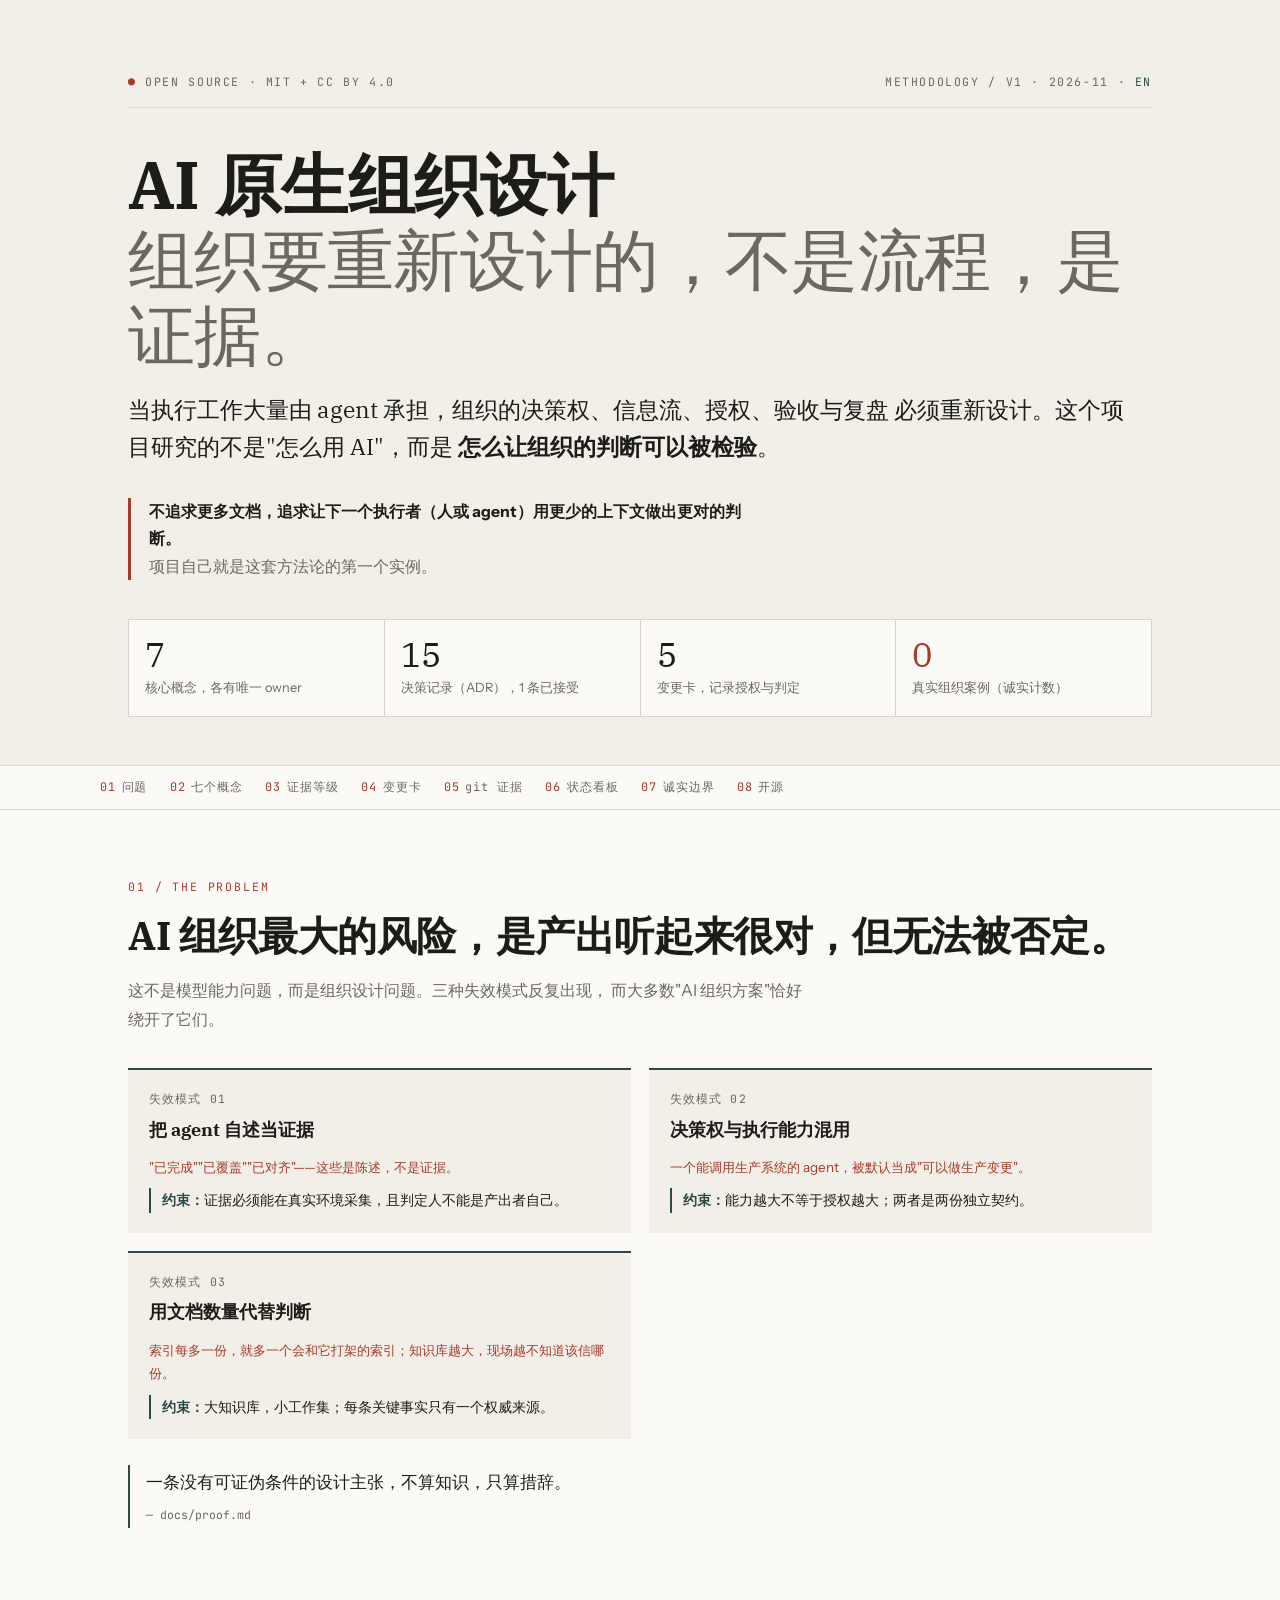
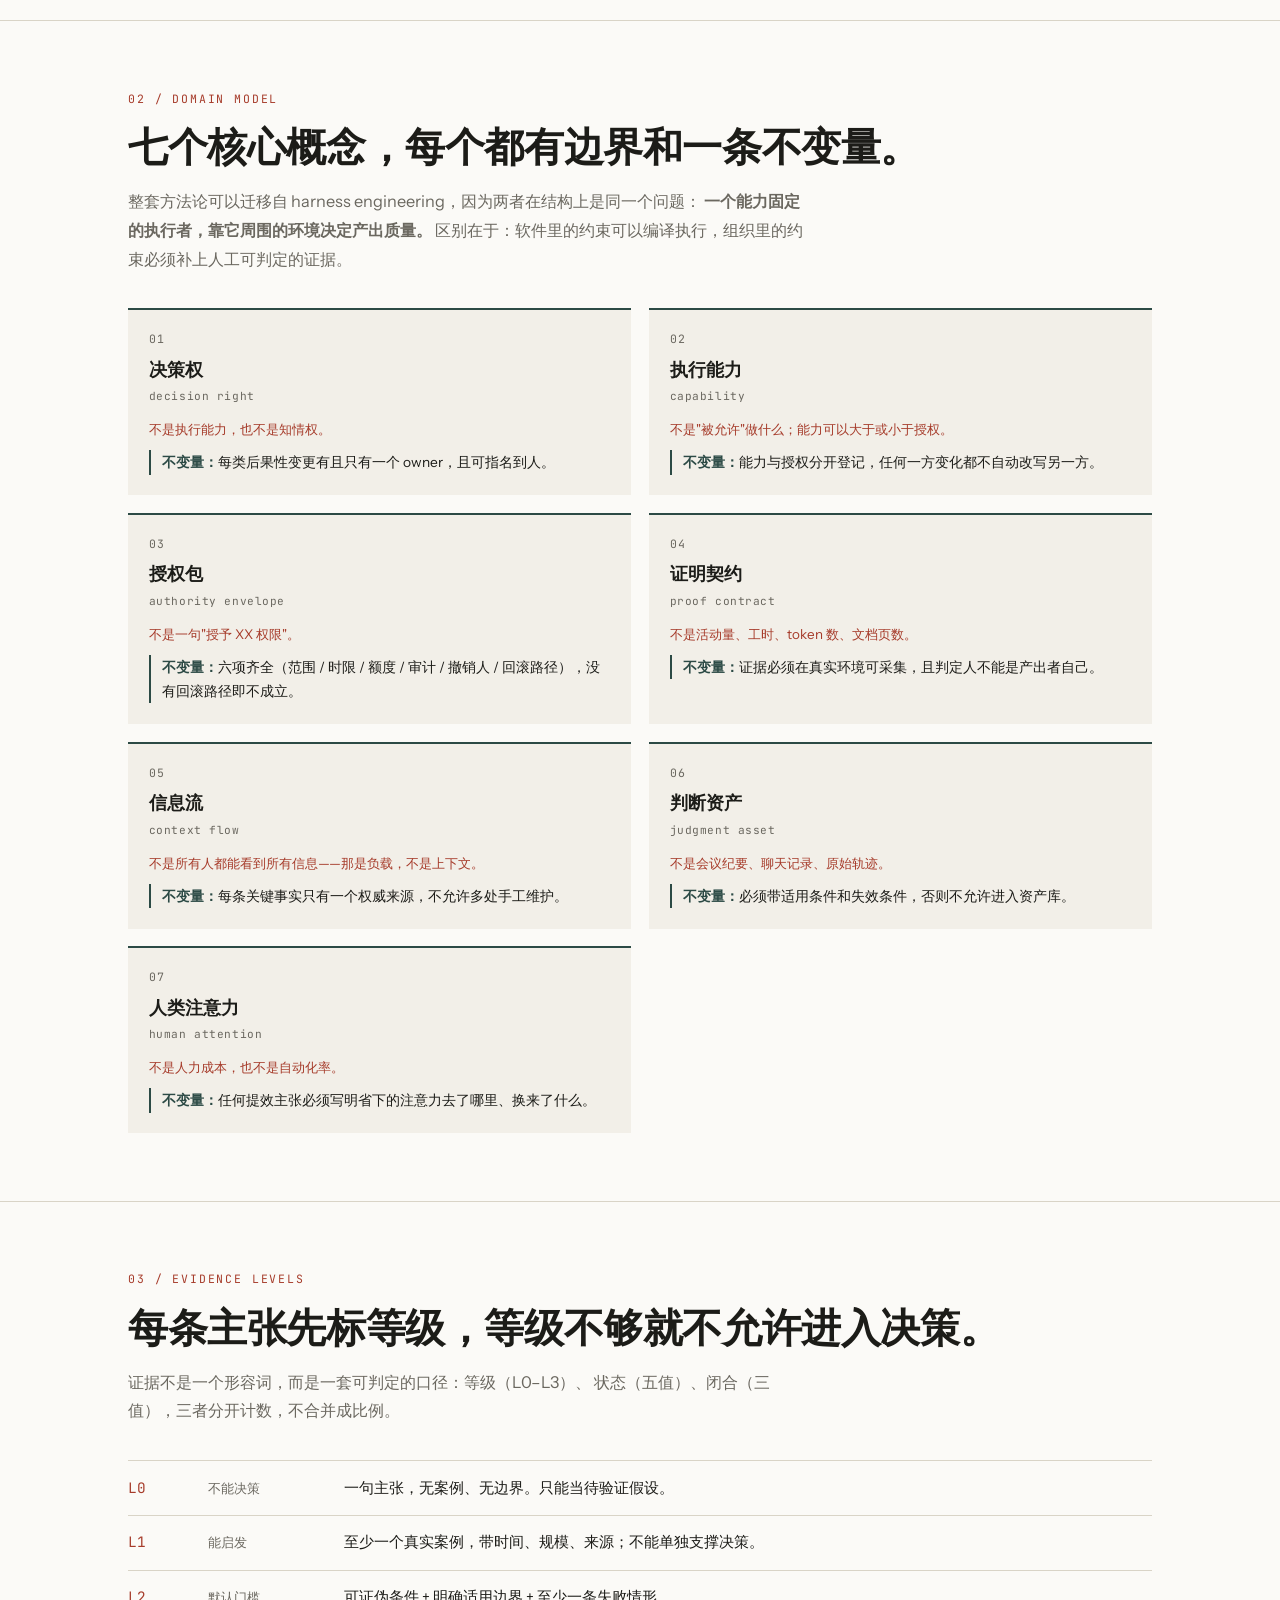
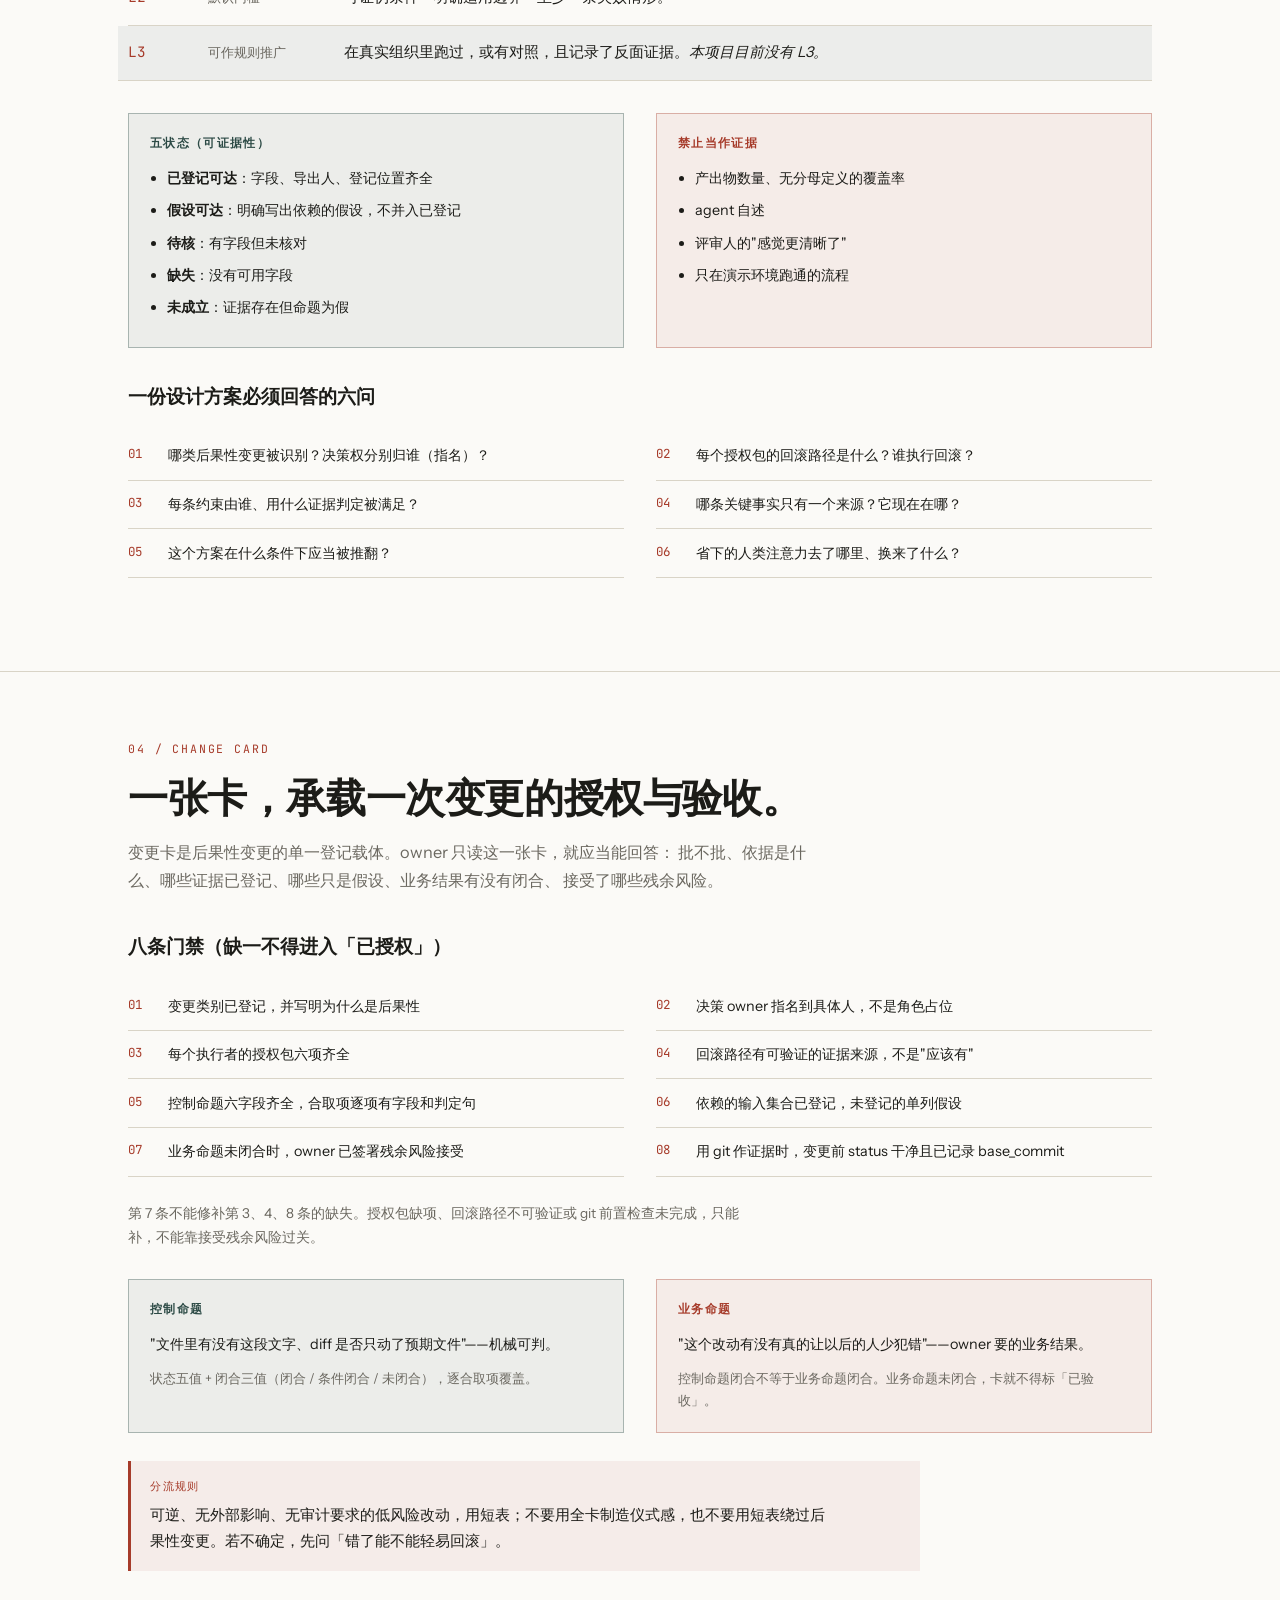
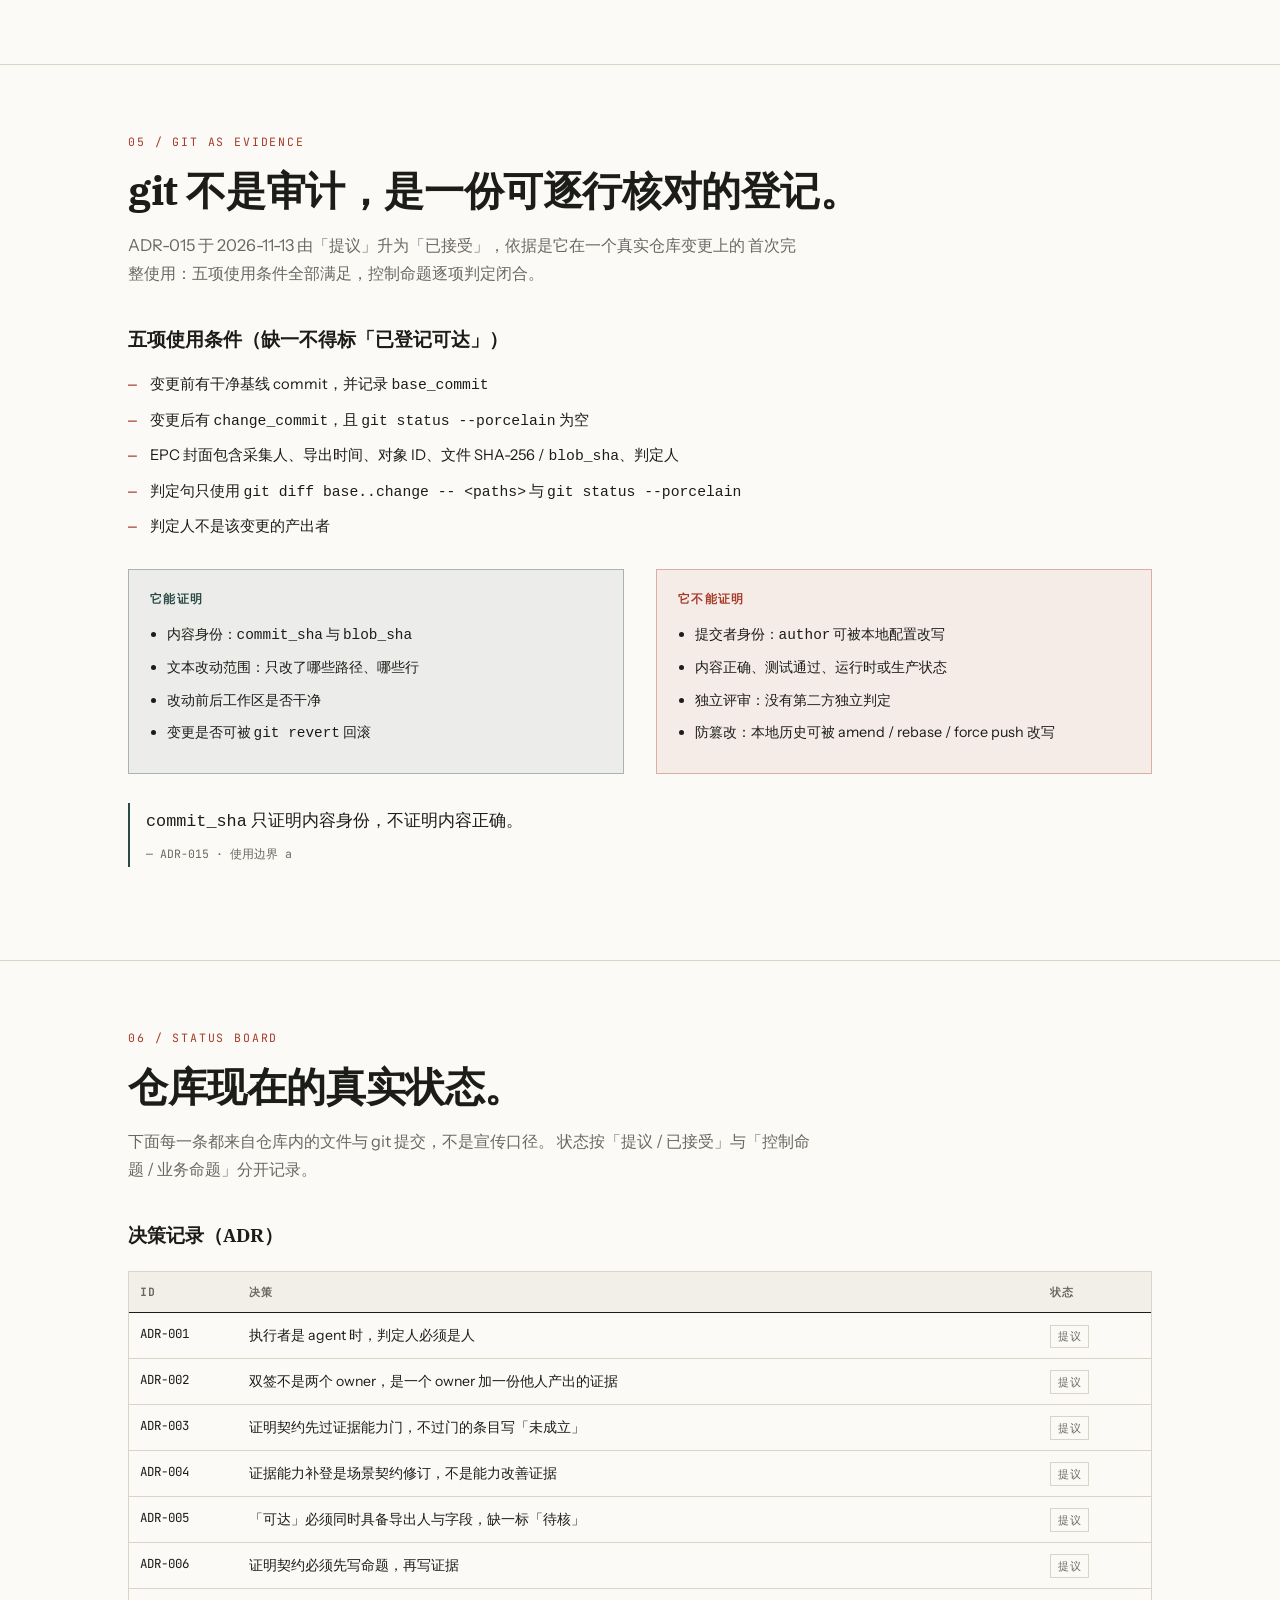
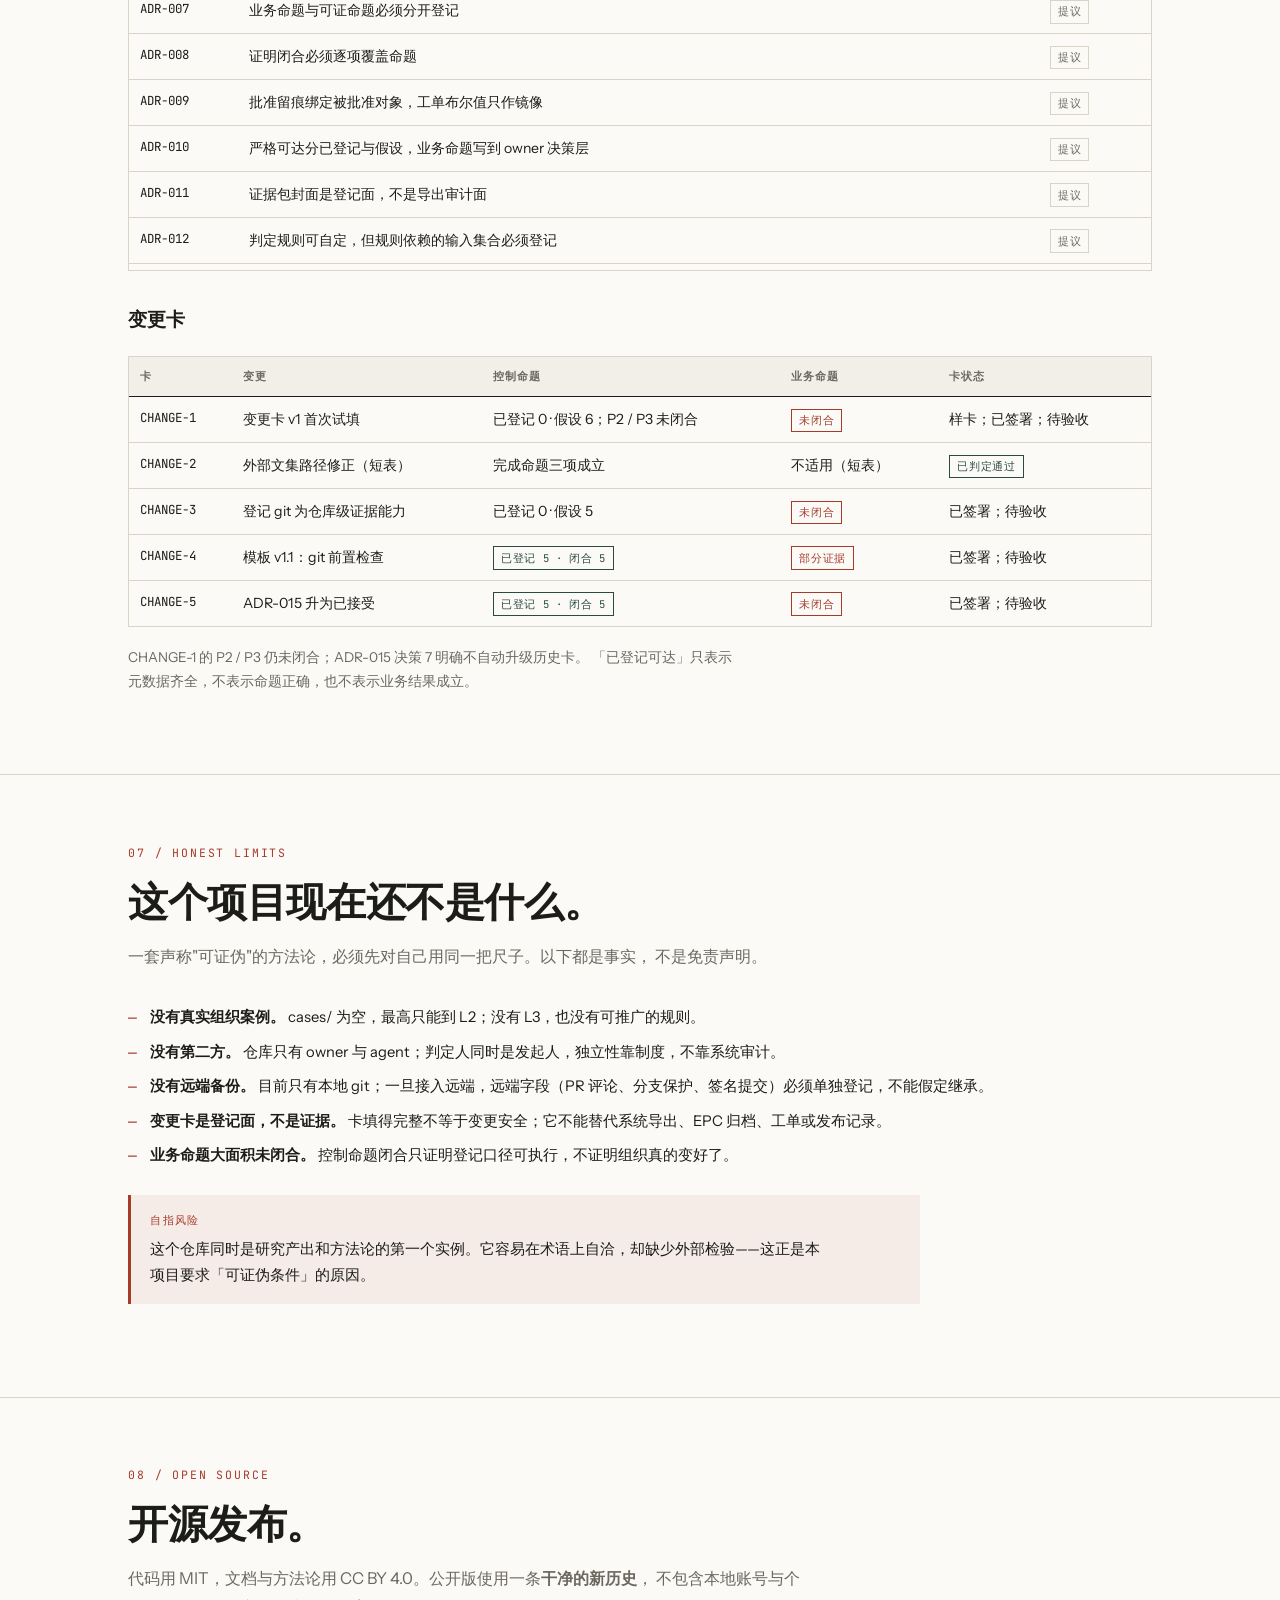
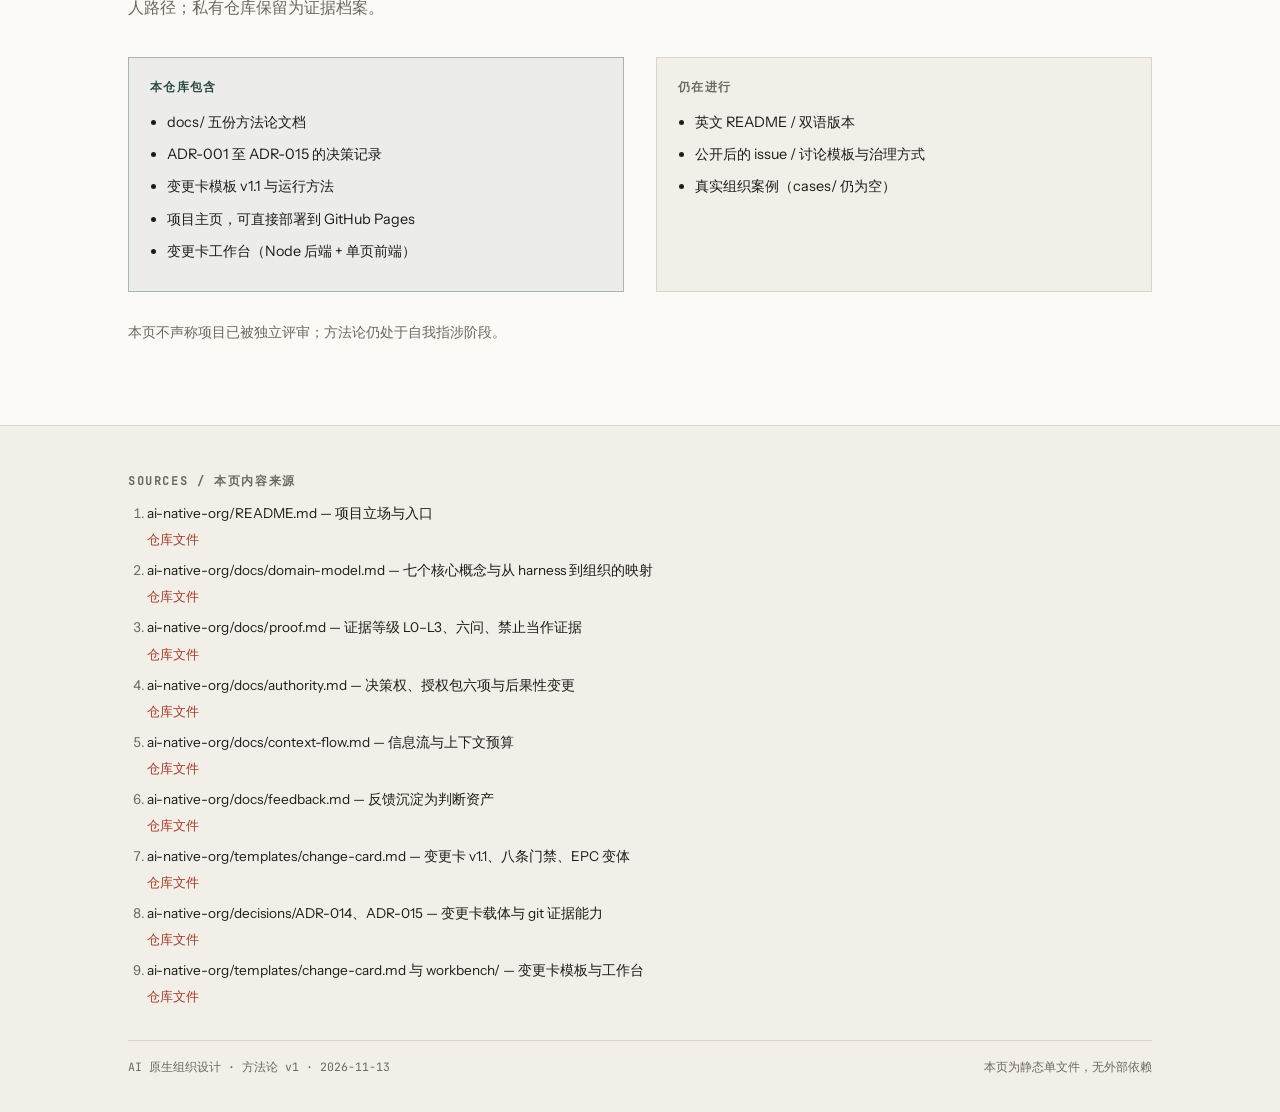
==== site/zh.html @ 176c8977 "Add bilingual entry points: English site and README, Chinese mirror" ====
﻿<!-- Generated by Trae Work -->
<!DOCTYPE html>
<html lang="zh-CN">
<head>
<meta charset="UTF-8">
<meta name="viewport" content="width=device-width, initial-scale=1.0">
<title>AI 原生组织设计 — 用证明契约重新设计组织</title>
<link rel="stylesheet" href="./style.css">
</head>
<body>

<header class="hero">
  <div class="wrap">
    <div class="hero-top">
      <span><span class="dot">●</span> OPEN SOURCE · MIT + CC BY 4.0</span>
      <span>METHODOLOGY / v1 · 2026-11 · <a href="./index.html">EN</a></span>
    </div>
    <h1>AI 原生组织设计<br><span class="thin">组织要重新设计的，不是流程，是证据。</span></h1>
    <p class="hero-lede">
      当执行工作大量由 agent 承担，组织的决策权、信息流、授权、验收与复盘
      必须重新设计。这个项目研究的不是"怎么用 AI"，而是
      <strong>怎么让组织的判断可以被检验</strong>。
    </p>
    <div class="hero-quote">
      <strong>不追求更多文档，追求让下一个执行者（人或 agent）用更少的上下文做出更对的判断。</strong><br>
      项目自己就是这套方法论的第一个实例。
    </div>
    <div class="stat-grid">
      <div class="stat"><span class="n">7</span><span class="lbl">核心概念，各有唯一 owner</span></div>
      <div class="stat"><span class="n">15</span><span class="lbl">决策记录（ADR），1 条已接受</span></div>
      <div class="stat"><span class="n">5</span><span class="lbl">变更卡，记录授权与判定</span></div>
      <div class="stat"><span class="n accent">0</span><span class="lbl">真实组织案例（诚实计数）</span></div>
    </div>
  </div>
</header>

<nav class="toc">
  <div class="wrap toc-inner">
    <a href="#problem"><span>01</span>问题</a>
    <a href="#concepts"><span>02</span>七个概念</a>
    <a href="#proof"><span>03</span>证据等级</a>
    <a href="#card"><span>04</span>变更卡</a>
    <a href="#git"><span>05</span>git 证据</a>
    <a href="#status"><span>06</span>状态看板</a>
    <a href="#limits"><span>07</span>诚实边界</a>
    <a href="#opensource"><span>08</span>开源</a>
  </div>
</nav>

<main>

<section id="problem">
  <div class="wrap">
    <div class="kicker">01 / The Problem</div>
    <h2>AI 组织最大的风险，是产出听起来很对，但无法被否定。</h2>
    <p class="lede">
      这不是模型能力问题，而是组织设计问题。三种失效模式反复出现，
      而大多数"AI 组织方案"恰好绕开了它们。
    </p>

    <div class="concept-grid">
      <div class="concept">
        <div class="num">失效模式 01</div>
        <h4>把 agent 自述当证据</h4>
        <p class="not">"已完成""已覆盖""已对齐"——这些是陈述，不是证据。</p>
        <div class="inv"><b>约束：</b>证据必须能在真实环境采集，且判定人不能是产出者自己。</div>
      </div>
      <div class="concept">
        <div class="num">失效模式 02</div>
        <h4>决策权与执行能力混用</h4>
        <p class="not">一个能调用生产系统的 agent，被默认当成"可以做生产变更"。</p>
        <div class="inv"><b>约束：</b>能力越大不等于授权越大；两者是两份独立契约。</div>
      </div>
      <div class="concept">
        <div class="num">失效模式 03</div>
        <h4>用文档数量代替判断</h4>
        <p class="not">索引每多一份，就多一个会和它打架的索引；知识库越大，现场越不知道该信哪份。</p>
        <div class="inv"><b>约束：</b>大知识库，小工作集；每条关键事实只有一个权威来源。</div>
      </div>
    </div>

    <div class="quote">
      一条没有可证伪条件的设计主张，不算知识，只算措辞。
      <span class="src">— docs/proof.md</span>
    </div>
  </div>
</section>

<section id="concepts">
  <div class="wrap">
    <div class="kicker">02 / Domain Model</div>
    <h2>七个核心概念，每个都有边界和一条不变量。</h2>
    <p class="lede">
      整套方法论可以迁移自 harness engineering，因为两者在结构上是同一个问题：
      <strong>一个能力固定的执行者，靠它周围的环境决定产出质量。</strong>
      区别在于：软件里的约束可以编译执行，组织里的约束必须补上人工可判定的证据。
    </p>

    <div class="concept-grid">
      <div class="concept">
        <div class="num">01</div>
        <h4>决策权</h4>
        <div class="en">decision right</div>
        <p class="not">不是执行能力，也不是知情权。</p>
        <div class="inv"><b>不变量：</b>每类后果性变更有且只有一个 owner，且可指名到人。</div>
      </div>
      <div class="concept">
        <div class="num">02</div>
        <h4>执行能力</h4>
        <div class="en">capability</div>
        <p class="not">不是"被允许"做什么；能力可以大于或小于授权。</p>
        <div class="inv"><b>不变量：</b>能力与授权分开登记，任何一方变化都不自动改写另一方。</div>
      </div>
      <div class="concept">
        <div class="num">03</div>
        <h4>授权包</h4>
        <div class="en">authority envelope</div>
        <p class="not">不是一句"授予 XX 权限"。</p>
        <div class="inv"><b>不变量：</b>六项齐全（范围 / 时限 / 额度 / 审计 / 撤销人 / 回滚路径），没有回滚路径即不成立。</div>
      </div>
      <div class="concept">
        <div class="num">04</div>
        <h4>证明契约</h4>
        <div class="en">proof contract</div>
        <p class="not">不是活动量、工时、token 数、文档页数。</p>
        <div class="inv"><b>不变量：</b>证据必须在真实环境可采集，且判定人不能是产出者自己。</div>
      </div>
      <div class="concept">
        <div class="num">05</div>
        <h4>信息流</h4>
        <div class="en">context flow</div>
        <p class="not">不是所有人都能看到所有信息——那是负载，不是上下文。</p>
        <div class="inv"><b>不变量：</b>每条关键事实只有一个权威来源，不允许多处手工维护。</div>
      </div>
      <div class="concept">
        <div class="num">06</div>
        <h4>判断资产</h4>
        <div class="en">judgment asset</div>
        <p class="not">不是会议纪要、聊天记录、原始轨迹。</p>
        <div class="inv"><b>不变量：</b>必须带适用条件和失效条件，否则不允许进入资产库。</div>
      </div>
      <div class="concept">
        <div class="num">07</div>
        <h4>人类注意力</h4>
        <div class="en">human attention</div>
        <p class="not">不是人力成本，也不是自动化率。</p>
        <div class="inv"><b>不变量：</b>任何提效主张必须写明省下的注意力去了哪里、换来了什么。</div>
      </div>
    </div>
  </div>
</section>

<section id="proof">
  <div class="wrap">
    <div class="kicker">03 / Evidence Levels</div>
    <h2>每条主张先标等级，等级不够就不允许进入决策。</h2>
    <p class="lede">
      证据不是一个形容词，而是一套可判定的口径：等级（L0–L3）、
      状态（五值）、闭合（三值），三者分开计数，不合并成比例。
    </p>

    <div class="ladder">
      <div class="rung">
        <span class="lv">L0</span>
        <span class="use">不能决策</span>
        <span class="req">一句主张，无案例、无边界。只能当待验证假设。</span>
      </div>
      <div class="rung">
        <span class="lv">L1</span>
        <span class="use">能启发</span>
        <span class="req">至少一个真实案例，带时间、规模、来源；不能单独支撑决策。</span>
      </div>
      <div class="rung">
        <span class="lv">L2</span>
        <span class="use">默认门槛</span>
        <span class="req">可证伪条件 + 明确适用边界 + 至少一条失败情形。</span>
      </div>
      <div class="rung l3">
        <span class="lv">L3</span>
        <span class="use">可作规则推广</span>
        <span class="req">在真实组织里跑过，或有对照，且记录了反面证据。<em>本项目目前没有 L3。</em></span>
      </div>
    </div>

    <div class="two-col">
      <div class="panel allow">
        <h4>五状态（可证据性）</h4>
        <ul>
          <li><strong>已登记可达</strong>：字段、导出人、登记位置齐全</li>
          <li><strong>假设可达</strong>：明确写出依赖的假设，不并入已登记</li>
          <li><strong>待核</strong>：有字段但未核对</li>
          <li><strong>缺失</strong>：没有可用字段</li>
          <li><strong>未成立</strong>：证据存在但命题为假</li>
        </ul>
      </div>
      <div class="panel deny">
        <h4>禁止当作证据</h4>
        <ul>
          <li>产出物数量、无分母定义的覆盖率</li>
          <li>agent 自述</li>
          <li>评审人的"感觉更清晰了"</li>
          <li>只在演示环境跑通的流程</li>
        </ul>
      </div>
    </div>

    <h3>一份设计方案必须回答的六问</h3>
    <div class="gates">
      <div class="gate"><span class="g">01</span><span>哪类后果性变更被识别？决策权分别归谁（指名）？</span></div>
      <div class="gate"><span class="g">02</span><span>每个授权包的回滚路径是什么？谁执行回滚？</span></div>
      <div class="gate"><span class="g">03</span><span>每条约束由谁、用什么证据判定被满足？</span></div>
      <div class="gate"><span class="g">04</span><span>哪条关键事实只有一个来源？它现在在哪？</span></div>
      <div class="gate"><span class="g">05</span><span>这个方案在什么条件下应当被推翻？</span></div>
      <div class="gate"><span class="g">06</span><span>省下的人类注意力去了哪里、换来了什么？</span></div>
    </div>
  </div>
</section>

<section id="card">
  <div class="wrap">
    <div class="kicker">04 / Change Card</div>
    <h2>一张卡，承载一次变更的授权与验收。</h2>
    <p class="lede">
      变更卡是后果性变更的单一登记载体。owner 只读这一张卡，就应当能回答：
      批不批、依据是什么、哪些证据已登记、哪些只是假设、业务结果有没有闭合、
      接受了哪些残余风险。
    </p>

    <h3>八条门禁（缺一不得进入「已授权」）</h3>
    <div class="gates">
      <div class="gate"><span class="g">01</span><span>变更类别已登记，并写明为什么是后果性</span></div>
      <div class="gate"><span class="g">02</span><span>决策 owner 指名到具体人，不是角色占位</span></div>
      <div class="gate"><span class="g">03</span><span>每个执行者的授权包六项齐全</span></div>
      <div class="gate"><span class="g">04</span><span>回滚路径有可验证的证据来源，不是"应该有"</span></div>
      <div class="gate"><span class="g">05</span><span>控制命题六字段齐全，合取项逐项有字段和判定句</span></div>
      <div class="gate"><span class="g">06</span><span>依赖的输入集合已登记，未登记的单列假设</span></div>
      <div class="gate"><span class="g">07</span><span>业务命题未闭合时，owner 已签署残余风险接受</span></div>
      <div class="gate"><span class="g">08</span><span>用 git 作证据时，变更前 status 干净且已记录 base_commit</span></div>
    </div>
    <p class="small">第 7 条不能修补第 3、4、8 条的缺失。授权包缺项、回滚路径不可验证或 git 前置检查未完成，只能补，不能靠接受残余风险过关。</p>

    <div class="two-col">
      <div class="panel allow">
        <h4>控制命题</h4>
        <p style="margin:0 0 .6rem;font-size:.9rem;">"文件里有没有这段文字、diff 是否只动了预期文件"——机械可判。</p>
        <p style="margin:0;font-size:.82rem;color:var(--muted);">状态五值 + 闭合三值（闭合 / 条件闭合 / 未闭合），逐合取项覆盖。</p>
      </div>
      <div class="panel deny">
        <h4>业务命题</h4>
        <p style="margin:0 0 .6rem;font-size:.9rem;">"这个改动有没有真的让以后的人少犯错"——owner 要的业务结果。</p>
        <p style="margin:0;font-size:.82rem;color:var(--muted);">控制命题闭合不等于业务命题闭合。业务命题未闭合，卡就不得标「已验收」。</p>
      </div>
    </div>

    <div class="callout">
      <span class="t">分流规则</span>
      <p>可逆、无外部影响、无审计要求的低风险改动，用短表；不要用全卡制造仪式感，也不要用短表绕过后果性变更。若不确定，先问「错了能不能轻易回滚」。</p>
    </div>
  </div>
</section>

<section id="git">
  <div class="wrap">
    <div class="kicker">05 / Git as Evidence</div>
    <h2>git 不是审计，是一份可逐行核对的登记。</h2>
    <p class="lede">
      ADR-015 于 2026-11-13 由「提议」升为「已接受」，依据是它在一个真实仓库变更上的
      首次完整使用：五项使用条件全部满足，控制命题逐项判定闭合。
    </p>

    <h3>五项使用条件（缺一不得标「已登记可达」）</h3>
    <ul class="checks">
      <li>变更前有干净基线 commit，并记录 <code>base_commit</code></li>
      <li>变更后有 <code>change_commit</code>，且 <code>git status --porcelain</code> 为空</li>
      <li>EPC 封面包含采集人、导出时间、对象 ID、文件 SHA-256 / <code>blob_sha</code>、判定人</li>
      <li>判定句只使用 <code>git diff base..change -- &lt;paths&gt;</code> 与 <code>git status --porcelain</code></li>
      <li>判定人不是该变更的产出者</li>
    </ul>

    <div class="two-col">
      <div class="panel allow">
        <h4>它能证明</h4>
        <ul>
          <li>内容身份：<code>commit_sha</code> 与 <code>blob_sha</code></li>
          <li>文本改动范围：只改了哪些路径、哪些行</li>
          <li>改动前后工作区是否干净</li>
          <li>变更是否可被 <code>git revert</code> 回滚</li>
        </ul>
      </div>
      <div class="panel deny">
        <h4>它不能证明</h4>
        <ul>
          <li>提交者身份：<code>author</code> 可被本地配置改写</li>
          <li>内容正确、测试通过、运行时或生产状态</li>
          <li>独立评审：没有第二方独立判定</li>
          <li>防篡改：本地历史可被 amend / rebase / force push 改写</li>
        </ul>
      </div>
    </div>

    <div class="quote">
      <code>commit_sha</code> 只证明内容身份，不证明内容正确。
      <span class="src">— ADR-015 · 使用边界 a</span>
    </div>
  </div>
</section>

<section id="status">
  <div class="wrap">
    <div class="kicker">06 / Status Board</div>
    <h2>仓库现在的真实状态。</h2>
    <p class="lede">
      下面每一条都来自仓库内的文件与 git 提交，不是宣传口径。
      状态按「提议 / 已接受」与「控制命题 / 业务命题」分开记录。
    </p>

    <h3>决策记录（ADR）</h3>
    <div class="table-wrap">
      <table>
        <thead>
          <tr><th>ID</th><th>决策</th><th>状态</th></tr>
        </thead>
        <tbody>
          <tr><td class="id">ADR-001</td><td>执行者是 agent 时，判定人必须是人</td><td><span class="pill">提议</span></td></tr>
          <tr><td class="id">ADR-002</td><td>双签不是两个 owner，是一个 owner 加一份他人产出的证据</td><td><span class="pill">提议</span></td></tr>
          <tr><td class="id">ADR-003</td><td>证明契约先过证据能力门，不过门的条目写「未成立」</td><td><span class="pill">提议</span></td></tr>
          <tr><td class="id">ADR-004</td><td>证据能力补登是场景契约修订，不是能力改善证据</td><td><span class="pill">提议</span></td></tr>
          <tr><td class="id">ADR-005</td><td>「可达」必须同时具备导出人与字段，缺一标「待核」</td><td><span class="pill">提议</span></td></tr>
          <tr><td class="id">ADR-006</td><td>证明契约必须先写命题，再写证据</td><td><span class="pill">提议</span></td></tr>
          <tr><td class="id">ADR-007</td><td>业务命题与可证命题必须分开登记</td><td><span class="pill">提议</span></td></tr>
          <tr><td class="id">ADR-008</td><td>证明闭合必须逐项覆盖命题</td><td><span class="pill">提议</span></td></tr>
          <tr><td class="id">ADR-009</td><td>批准留痕绑定被批准对象，工单布尔值只作镜像</td><td><span class="pill">提议</span></td></tr>
          <tr><td class="id">ADR-010</td><td>严格可达分已登记与假设，业务命题写到 owner 决策层</td><td><span class="pill">提议</span></td></tr>
          <tr><td class="id">ADR-011</td><td>证据包封面是登记面，不是导出审计面</td><td><span class="pill">提议</span></td></tr>
          <tr><td class="id">ADR-012</td><td>判定规则可自定，但规则依赖的输入集合必须登记</td><td><span class="pill">提议</span></td></tr>
          <tr><td class="id">ADR-013</td><td>结构化 PR 评论约定（release-go / copy-ok / postmortem / migration-review）</td><td><span class="pill">提议</span></td></tr>
          <tr><td class="id">ADR-014</td><td>变更卡是后果性变更的单一登记载体</td><td><span class="pill">提议</span></td></tr>
          <tr><td class="id">ADR-015</td><td>git 作为本仓库的登记级证据能力</td><td><span class="pill ok">已接受</span></td></tr>
        </tbody>
      </table>
    </div>

    <h3>变更卡</h3>
    <div class="table-wrap">
      <table>
        <thead>
          <tr><th>卡</th><th>变更</th><th>控制命题</th><th>业务命题</th><th>卡状态</th></tr>
        </thead>
        <tbody>
          <tr>
            <td class="id">CHANGE-1</td>
            <td>变更卡 v1 首次试填</td>
            <td>已登记 0 · 假设 6；P2 / P3 未闭合</td>
            <td><span class="pill open">未闭合</span></td>
            <td>样卡；已签署；待验收</td>
          </tr>
          <tr>
            <td class="id">CHANGE-2</td>
            <td>外部文集路径修正（短表）</td>
            <td>完成命题三项成立</td>
            <td>不适用（短表）</td>
            <td><span class="pill ok">已判定通过</span></td>
          </tr>
          <tr>
            <td class="id">CHANGE-3</td>
            <td>登记 git 为仓库级证据能力</td>
            <td>已登记 0 · 假设 5</td>
            <td><span class="pill open">未闭合</span></td>
            <td>已签署；待验收</td>
          </tr>
          <tr>
            <td class="id">CHANGE-4</td>
            <td>模板 v1.1：git 前置检查</td>
            <td><span class="pill ok">已登记 5 · 闭合 5</span></td>
            <td><span class="pill open">部分证据</span></td>
            <td>已签署；待验收</td>
          </tr>
          <tr>
            <td class="id">CHANGE-5</td>
            <td>ADR-015 升为已接受</td>
            <td><span class="pill ok">已登记 5 · 闭合 5</span></td>
            <td><span class="pill open">未闭合</span></td>
            <td>已签署；待验收</td>
          </tr>
        </tbody>
      </table>
    </div>
    <p class="small">
      CHANGE-1 的 P2 / P3 仍未闭合；ADR-015 决策 7 明确不自动升级历史卡。
      「已登记可达」只表示元数据齐全，不表示命题正确，也不表示业务结果成立。
    </p>
  </div>
</section>

<section id="limits">
  <div class="wrap">
    <div class="kicker">07 / Honest Limits</div>
    <h2>这个项目现在还不是什么。</h2>
    <p class="lede">
      一套声称"可证伪"的方法论，必须先对自己用同一把尺子。以下都是事实，
      不是免责声明。
    </p>

    <ul class="checks">
      <li><strong>没有真实组织案例。</strong> cases/ 为空，最高只能到 L2；没有 L3，也没有可推广的规则。</li>
      <li><strong>没有第二方。</strong> 仓库只有 owner 与 agent；判定人同时是发起人，独立性靠制度，不靠系统审计。</li>
      <li><strong>没有远端备份。</strong> 目前只有本地 git；一旦接入远端，远端字段（PR 评论、分支保护、签名提交）必须单独登记，不能假定继承。</li>
      <li><strong>变更卡是登记面，不是证据。</strong> 卡填得完整不等于变更安全；它不能替代系统导出、EPC 归档、工单或发布记录。</li>
      <li><strong>业务命题大面积未闭合。</strong> 控制命题闭合只证明登记口径可执行，不证明组织真的变好了。</li>
    </ul>

    <div class="callout">
      <span class="t">自指风险</span>
      <p>这个仓库同时是研究产出和方法论的第一个实例。它容易在术语上自洽，却缺少外部检验——这正是本项目要求「可证伪条件」的原因。</p>
    </div>
  </div>
</section>

<section id="opensource">
  <div class="wrap">
    <div class="kicker">08 / Open Source</div>
    <h2>开源发布。</h2>
    <p class="lede">
      代码用 MIT，文档与方法论用 CC BY 4.0。公开版使用一条<strong>干净的新历史</strong>，
      不包含本地账号与个人路径；私有仓库保留为证据档案。
    </p>

    <div class="two-col">
      <div class="panel allow">
        <h4>本仓库包含</h4>
        <ul>
          <li>docs/ 五份方法论文档</li>
          <li>ADR-001 至 ADR-015 的决策记录</li>
          <li>变更卡模板 v1.1 与运行方法</li>
          <li>项目主页，可直接部署到 GitHub Pages</li>
          <li>变更卡工作台（Node 后端 + 单页前端）</li>
        </ul>
      </div>
      <div class="panel">
        <h4>仍在进行</h4>
        <ul>
          <li>英文 README / 双语版本</li>
          <li>公开后的 issue / 讨论模板与治理方式</li>
          <li>真实组织案例（cases/ 仍为空）</li>
        </ul>
      </div>
    </div>

    <p class="small">
      本页不声称项目已被独立评审；方法论仍处于自我指涉阶段。
    </p>
  </div>
</section>

</main>

<footer>
  <div class="wrap">
    <div class="sources">
      <h2>Sources / 本页内容来源</h2>
      <ol>
        <li id="cite-1">
          <span class="src-title">ai-native-org/README.md — 项目立场与入口</span>
          <span class="src-url">仓库文件</span>
        </li>
        <li id="cite-2">
          <span class="src-title">ai-native-org/docs/domain-model.md — 七个核心概念与从 harness 到组织的映射</span>
          <span class="src-url">仓库文件</span>
        </li>
        <li id="cite-3">
          <span class="src-title">ai-native-org/docs/proof.md — 证据等级 L0–L3、六问、禁止当作证据</span>
          <span class="src-url">仓库文件</span>
        </li>
        <li id="cite-4">
          <span class="src-title">ai-native-org/docs/authority.md — 决策权、授权包六项与后果性变更</span>
          <span class="src-url">仓库文件</span>
        </li>
        <li id="cite-5">
          <span class="src-title">ai-native-org/docs/context-flow.md — 信息流与上下文预算</span>
          <span class="src-url">仓库文件</span>
        </li>
        <li id="cite-6">
          <span class="src-title">ai-native-org/docs/feedback.md — 反馈沉淀为判断资产</span>
          <span class="src-url">仓库文件</span>
        </li>
        <li id="cite-7">
          <span class="src-title">ai-native-org/templates/change-card.md — 变更卡 v1.1、八条门禁、EPC 变体</span>
          <span class="src-url">仓库文件</span>
        </li>
        <li id="cite-8">
          <span class="src-title">ai-native-org/decisions/ADR-014、ADR-015 — 变更卡载体与 git 证据能力</span>
          <span class="src-url">仓库文件</span>
        </li>
        <li id="cite-9">
          <span class="src-title">ai-native-org/templates/change-card.md 与 workbench/ — 变更卡模板与工作台</span>
          <span class="src-url">仓库文件</span>
        </li>
      </ol>
    </div>
    <div class="footnote">
      <span>AI 原生组织设计 · 方法论 v1 · 2026-11-13</span>
      <span>本页为静态单文件，无外部依赖</span>
    </div>
  </div>
</footer>

</body>
</html>
---- site/style.css ----
﻿/* AI-Native Organization Design — shared site styles */
@font-face {
    font-family: "IBMPlexSerif";
    src: url("./_shared/fonts/IBMPlexSerif-Regular.ttf") format("truetype");
    font-weight: 400;
    font-style: normal;
    font-display: swap;
  }
  @font-face {
    font-family: "IBMPlexSerif";
    src: url("./_shared/fonts/IBMPlexSerif-Bold.ttf") format("truetype");
    font-weight: 700;
    font-style: normal;
    font-display: swap;
  }
  @font-face {
    font-family: "InstrumentSans";
    src: url("./_shared/fonts/InstrumentSans-Regular.ttf") format("truetype");
    font-weight: 400;
    font-style: normal;
    font-display: swap;
  }
  @font-face {
    font-family: "InstrumentSans";
    src: url("./_shared/fonts/InstrumentSans-Bold.ttf") format("truetype");
    font-weight: 700;
    font-style: normal;
    font-display: swap;
  }
  @font-face {
    font-family: "JetBrainsMono";
    src: url("./_shared/fonts/JetBrainsMono-Regular.ttf") format("truetype");
    font-weight: 400;
    font-style: normal;
    font-display: swap;
  }

  :root {
    --bg: #FBFAF7;
    --bg2: #F2EFE8;
    --bg3: #E9E5DB;
    --ink: #1C1C18;
    --muted: #6B6860;
    --rule: #D9D4C7;
    --accent: #A63B2A;
    --accent2: #2C4A45;
    --accent-soft: rgba(166, 59, 42, 0.07);
    --accent2-soft: rgba(44, 74, 69, 0.07);
    --serif: "IBMPlexSerif", "Noto Serif SC", "Songti SC", "SimSun", serif;
    --sans: "InstrumentSans", "Noto Sans SC", "PingFang SC", "Microsoft YaHei", sans-serif;
    --mono: "JetBrainsMono", "Cascadia Mono", Consolas, monospace;
  }

  * { box-sizing: border-box; }

  html { scroll-behavior: smooth; }

  body {
    margin: 0;
    background: var(--bg);
    color: var(--ink);
    font-family: var(--sans);
    font-size: 16px;
    line-height: 1.75;
    -webkit-font-smoothing: antialiased;
  }

  a { color: var(--accent2); text-decoration: none; border-bottom: 1px solid var(--rule); }
  a:hover { border-bottom-color: var(--accent2); }

  .wrap { max-width: 1080px; margin: 0 auto; padding: 0 28px; }

  /* ---------- hero ---------- */
  .hero {
    background: var(--bg2);
    border-bottom: 1px solid var(--rule);
    padding: 4.5rem 0 3rem;
  }
  .hero-top {
    display: flex;
    justify-content: space-between;
    align-items: baseline;
    gap: 1rem;
    font-family: var(--mono);
    font-size: 0.72rem;
    letter-spacing: 0.14em;
    text-transform: uppercase;
    color: var(--muted);
    border-bottom: 1px solid var(--rule);
    padding-bottom: 0.9rem;
  }
  .hero-top .dot { color: var(--accent); }
  h1 {
    font-family: var(--serif);
    font-weight: 700;
    font-size: clamp(2.4rem, 6vw, 4.2rem);
    line-height: 1.12;
    letter-spacing: -0.01em;
    margin: 2.4rem 0 1.2rem;
  }
  h1 .thin { font-weight: 400; color: var(--muted); }
  .hero-lede {
    font-family: var(--serif);
    font-size: clamp(1.1rem, 2.1vw, 1.42rem);
    line-height: 1.65;
    max-width: 44em;
    margin: 0 0 1.2rem;
  }
  .hero-quote {
    margin: 2rem 0 2.4rem;
    padding-left: 1.1rem;
    border-left: 3px solid var(--accent);
    color: var(--muted);
    font-size: 0.98rem;
    max-width: 40em;
  }
  .hero-quote strong { color: var(--ink); font-weight: 700; }

  .stat-grid {
    display: grid;
    grid-template-columns: repeat(4, 1fr);
    gap: 1px;
    background: var(--rule);
    border: 1px solid var(--rule);
  }
  .stat { background: var(--bg); padding: 1.1rem 1rem 1rem; }
  .stat .n {
    font-family: var(--serif);
    font-size: 2.1rem;
    line-height: 1.1;
    display: block;
  }
  .stat .n.accent { color: var(--accent); }
  .stat .lbl { font-size: 0.8rem; color: var(--muted); display: block; margin-top: 0.2rem; }

  .toc {
    position: sticky;
    top: 0;
    z-index: 10;
    background: rgba(251, 250, 247, 0.94);
    backdrop-filter: blur(6px);
    border-bottom: 1px solid var(--rule);
  }
  .toc-inner {
    display: flex;
    gap: 1.4rem;
    overflow-x: auto;
    padding: 0.7rem 0;
    font-family: var(--mono);
    font-size: 0.74rem;
    letter-spacing: 0.08em;
    white-space: nowrap;
  }
  .toc a { border-bottom: none; color: var(--muted); }
  .toc a:hover { color: var(--accent); }
  .toc a span { color: var(--accent); margin-right: 0.35rem; }

  /* ---------- sections ---------- */
  section { padding: 4.2rem 0; border-bottom: 1px solid var(--rule); }
  .kicker {
    font-family: var(--mono);
    font-size: 0.72rem;
    letter-spacing: 0.16em;
    text-transform: uppercase;
    color: var(--accent);
    margin-bottom: 0.8rem;
  }
  h2 {
    font-family: var(--serif);
    font-weight: 700;
    font-size: clamp(1.7rem, 3.2vw, 2.5rem);
    line-height: 1.25;
    margin: 0 0 1rem;
    letter-spacing: -0.01em;
  }
  .lede {
    color: var(--muted);
    max-width: 62ch;
    margin: 0 0 2.2rem;
    font-size: 1.02rem;
  }
  h3 {
    font-family: var(--serif);
    font-size: 1.18rem;
    font-weight: 700;
    margin: 2rem 0 0.7rem;
  }
  p { max-width: 68ch; }
  .small { font-size: 0.85rem; color: var(--muted); }

  .quote {
    font-family: var(--serif);
    font-size: 1.05rem;
    line-height: 1.7;
    border-left: 2px solid var(--accent2);
    padding: 0.2rem 0 0.2rem 1rem;
    color: var(--ink);
    margin: 1.6rem 0;
    max-width: 64ch;
  }
  .quote .src { display: block; font-family: var(--mono); font-size: 0.72rem; color: var(--muted); margin-top: 0.5rem; }

  /* ---------- concept grid ---------- */
  .concept-grid {
    display: grid;
    grid-template-columns: repeat(2, 1fr);
    gap: 1.1rem;
  }
  .concept {
    background: var(--bg2);
    border-top: 2px solid var(--accent2);
    padding: 1.2rem 1.3rem 1.3rem;
  }
  .concept .num {
    font-family: var(--mono);
    font-size: 0.72rem;
    color: var(--muted);
    letter-spacing: 0.1em;
  }
  .concept h4 {
    font-family: var(--serif);
    font-size: 1.12rem;
    margin: 0.25rem 0 0.15rem;
  }
  .concept .en {
    font-family: var(--mono);
    font-size: 0.7rem;
    color: var(--muted);
    letter-spacing: 0.05em;
  }
  .concept .not {
    font-size: 0.84rem;
    color: var(--accent);
    margin: 0.7rem 0 0.55rem;
  }
  .concept .inv {
    font-size: 0.86rem;
    border-left: 2px solid var(--accent2);
    padding-left: 0.7rem;
    color: var(--ink);
  }
  .concept .inv b { color: var(--accent2); font-weight: 700; }

  /* ---------- ladder ---------- */
  .ladder { margin: 1.2rem 0 2rem; border-top: 1px solid var(--rule); }
  .rung {
    display: grid;
    grid-template-columns: 4rem 7.5rem 1fr;
    gap: 1rem;
    align-items: baseline;
    padding: 0.85rem 0;
    border-bottom: 1px solid var(--rule);
  }
  .rung .lv { font-family: var(--mono); font-size: 0.9rem; color: var(--accent); }
  .rung .use { font-size: 0.8rem; color: var(--muted); }
  .rung .req { font-size: 0.92rem; }
  .rung.l3 { background: var(--accent2-soft); padding-left: 0.6rem; margin-left: -0.6rem; }

  .two-col {
    display: grid;
    grid-template-columns: 1fr 1fr;
    gap: 2rem;
    margin: 1.8rem 0;
  }
  .panel {
    border: 1px solid var(--rule);
    background: var(--bg2);
    padding: 1.2rem 1.3rem;
  }
  .panel h4 {
    font-family: var(--mono);
    font-size: 0.72rem;
    letter-spacing: 0.12em;
    text-transform: uppercase;
    margin: 0 0 0.8rem;
    color: var(--muted);
  }
  .panel ul { margin: 0; padding-left: 1.05rem; }
  .panel li { margin-bottom: 0.45rem; font-size: 0.9rem; }
  .panel.deny { border-color: rgba(166, 59, 42, 0.35); background: var(--accent-soft); }
  .panel.deny h4 { color: var(--accent); }
  .panel.allow { border-color: rgba(44, 74, 69, 0.35); background: var(--accent2-soft); }
  .panel.allow h4 { color: var(--accent2); }

  /* ---------- gates ---------- */
  .gates {
    display: grid;
    grid-template-columns: 1fr 1fr;
    gap: 0 2rem;
    margin: 1.2rem 0 1.6rem;
  }
  .gate {
    display: grid;
    grid-template-columns: 1.8rem 1fr;
    gap: 0.7rem;
    padding: 0.7rem 0;
    border-bottom: 1px solid var(--rule);
    font-size: 0.9rem;
  }
  .gate .g {
    font-family: var(--mono);
    font-size: 0.78rem;
    color: var(--accent);
  }

  /* ---------- tables ---------- */
  .table-wrap {
    overflow-x: auto;
    overflow-y: auto;
    max-height: 600px;
    border: 1px solid var(--rule);
    margin: 1.2rem 0;
    background: var(--bg);
  }
  table { width: 100%; border-collapse: collapse; font-size: 0.88rem; }
  th {
    font-family: var(--mono);
    font-size: 0.68rem;
    letter-spacing: 0.1em;
    text-transform: uppercase;
    text-align: left;
    color: var(--muted);
    padding: 0.65rem 0.7rem;
    border-bottom: 1px solid var(--ink);
    background: var(--bg2);
    position: sticky;
    top: 0;
    z-index: 1;
  }
  td { padding: 0.62rem 0.7rem; border-bottom: 1px solid var(--rule); vertical-align: top; }
  tr:last-child td { border-bottom: none; }
  td.id { font-family: var(--mono); font-size: 0.78rem; white-space: nowrap; }
  .pill {
    display: inline-block;
    font-family: var(--mono);
    font-size: 0.66rem;
    letter-spacing: 0.06em;
    padding: 0.1rem 0.45rem;
    border: 1px solid var(--rule);
    color: var(--muted);
    white-space: nowrap;
  }
  .pill.ok { color: var(--accent2); border-color: var(--accent2); }
  .pill.open { color: var(--accent); border-color: var(--accent); }
  .pill.partial { color: var(--muted); border-color: var(--muted); }

  /* ---------- callout ---------- */
  .callout {
    border-left: 3px solid var(--accent);
    background: var(--accent-soft);
    padding: 1rem 1.2rem;
    margin: 1.6rem 0;
    max-width: 72ch;
  }
  .callout p { margin: 0; font-size: 0.92rem; }
  .callout .t {
    font-family: var(--mono);
    font-size: 0.7rem;
    letter-spacing: 0.12em;
    text-transform: uppercase;
    color: var(--accent);
    display: block;
    margin-bottom: 0.4rem;
  }

  .checks { list-style: none; padding: 0; margin: 1rem 0; }
  .checks li {
    position: relative;
    padding-left: 1.4rem;
    margin-bottom: 0.55rem;
    font-size: 0.92rem;
  }
  .checks li::before {
    content: "—";
    position: absolute;
    left: 0;
    color: var(--accent);
    font-family: var(--mono);
  }

  footer { background: var(--bg2); padding: 3rem 0 2.4rem; }
  footer .sources h2 {
    font-family: var(--mono);
    font-size: 0.72rem;
    letter-spacing: 0.14em;
    text-transform: uppercase;
    color: var(--muted);
    margin: 0 0 0.8rem;
  }
  footer .sources ol { padding-left: 1.2rem; font-size: 0.85rem; color: var(--muted); }
  footer .sources li { margin-bottom: 0.5rem; overflow-wrap: break-word; word-break: break-all; }
  footer .sources .src-title { color: var(--ink); word-break: normal; }
  footer .sources .src-url { display: block; margin-top: 0.15rem; font-size: 0.82rem; color: var(--accent); word-break: break-all; }
  .footnote {
    margin-top: 2rem;
    padding-top: 1rem;
    border-top: 1px solid var(--rule);
    font-family: var(--mono);
    font-size: 0.72rem;
    color: var(--muted);
    display: flex;
    justify-content: space-between;
    gap: 1rem;
    flex-wrap: wrap;
  }

  @media (max-width: 820px) {
    .stat-grid { grid-template-columns: repeat(2, 1fr); }
    .concept-grid, .two-col, .gates { grid-template-columns: 1fr; }
    .rung { grid-template-columns: 3.2rem 1fr; }
    .rung .use { grid-column: 2; }
    .rung .req { grid-column: 2; }
    section { padding: 3rem 0; }
    .table-wrap { max-height: 480px; }
    table { min-width: 560px; }
  }

  @media print {
    .toc { display: none; }
    body { background: #fff; }
    section { page-break-inside: avoid; }
  }

.hero-top a { color: var(--accent2); border-bottom: none; font-family: var(--mono); }
.hero-top a:hover { border-bottom: 1px solid var(--accent2); }
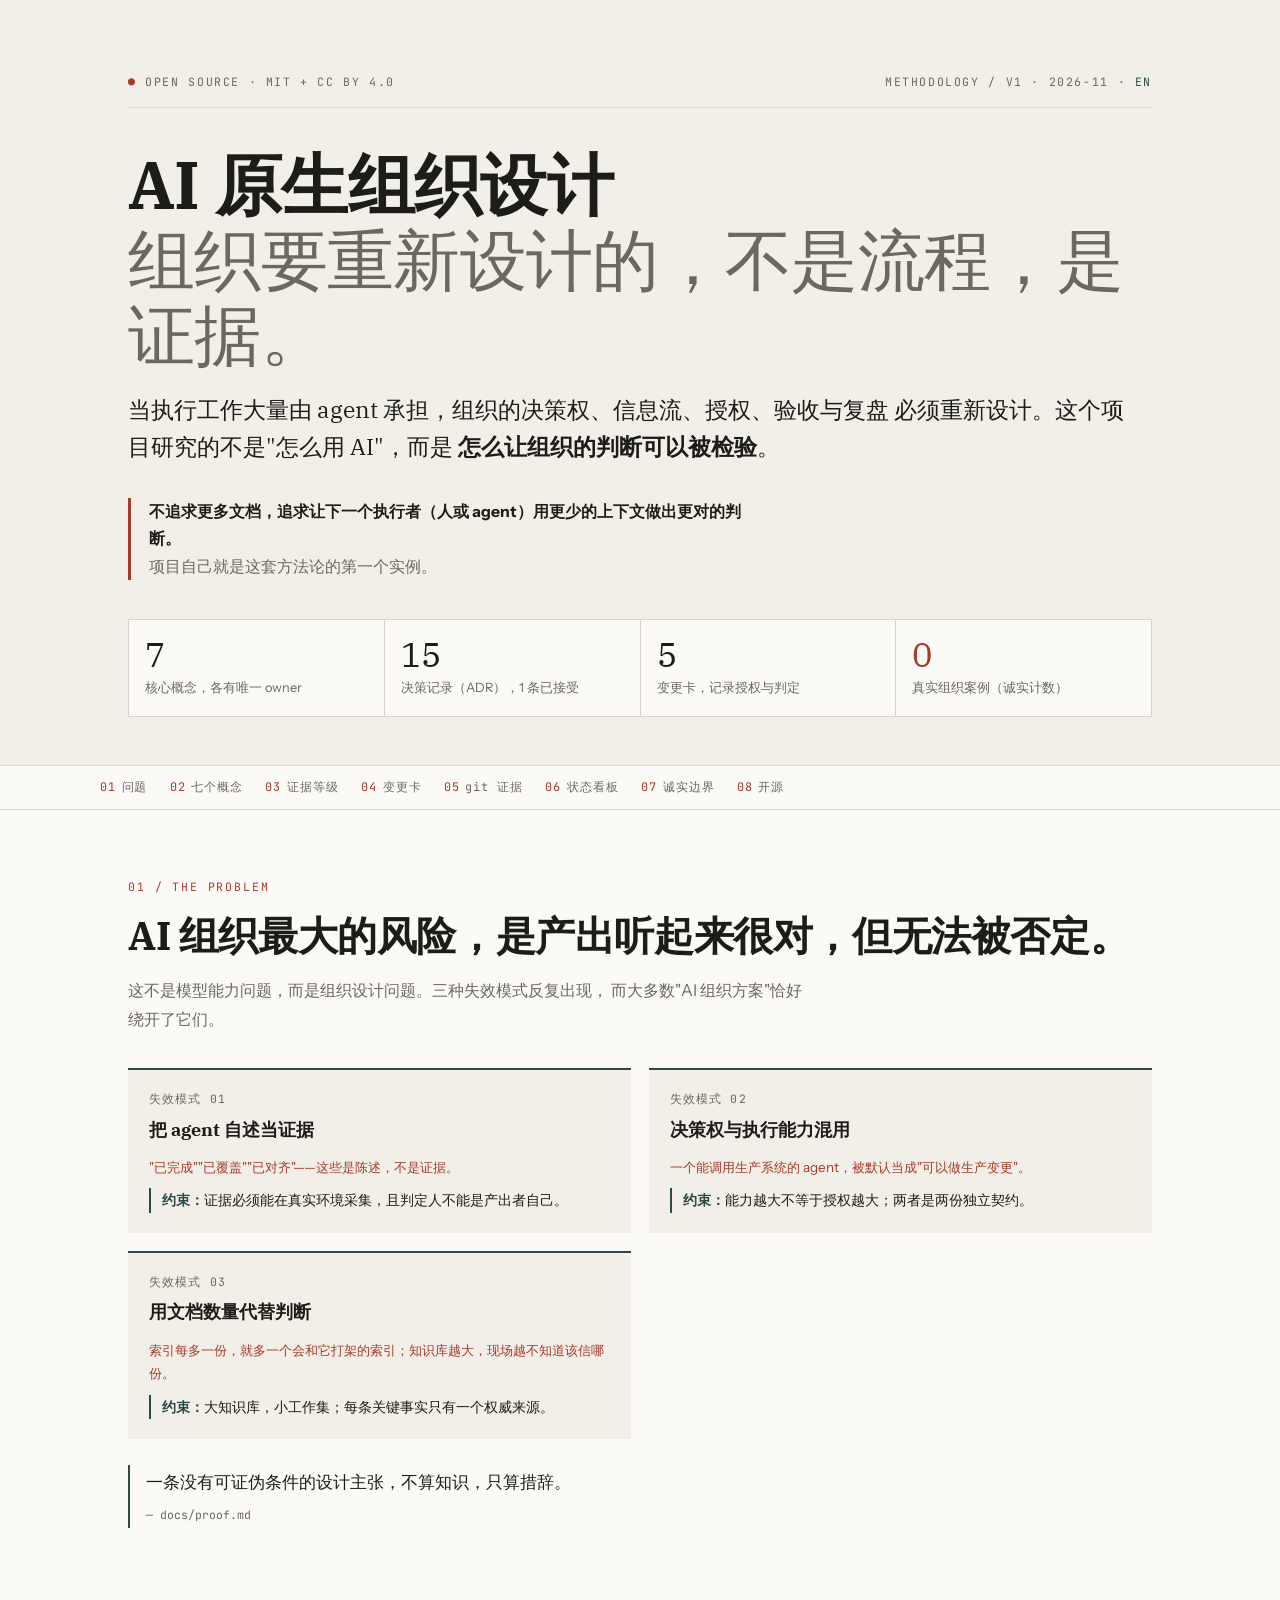
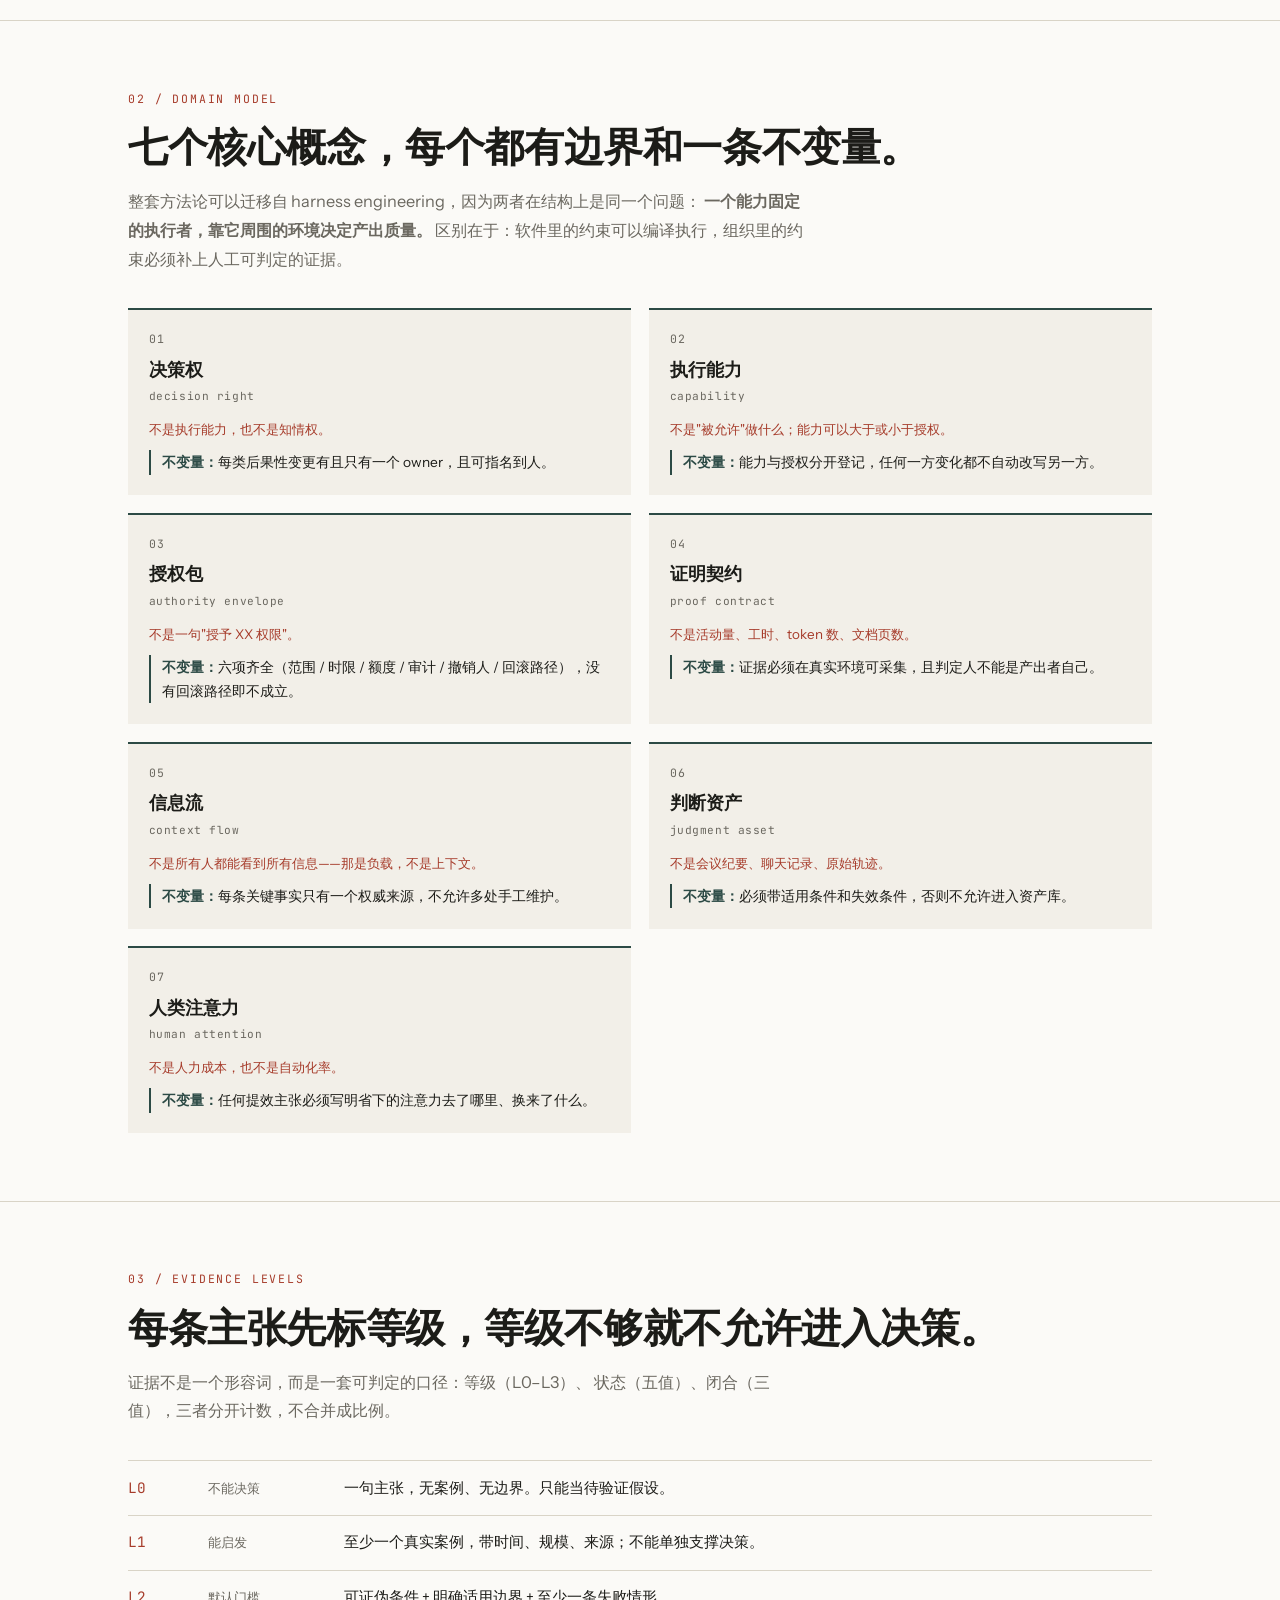
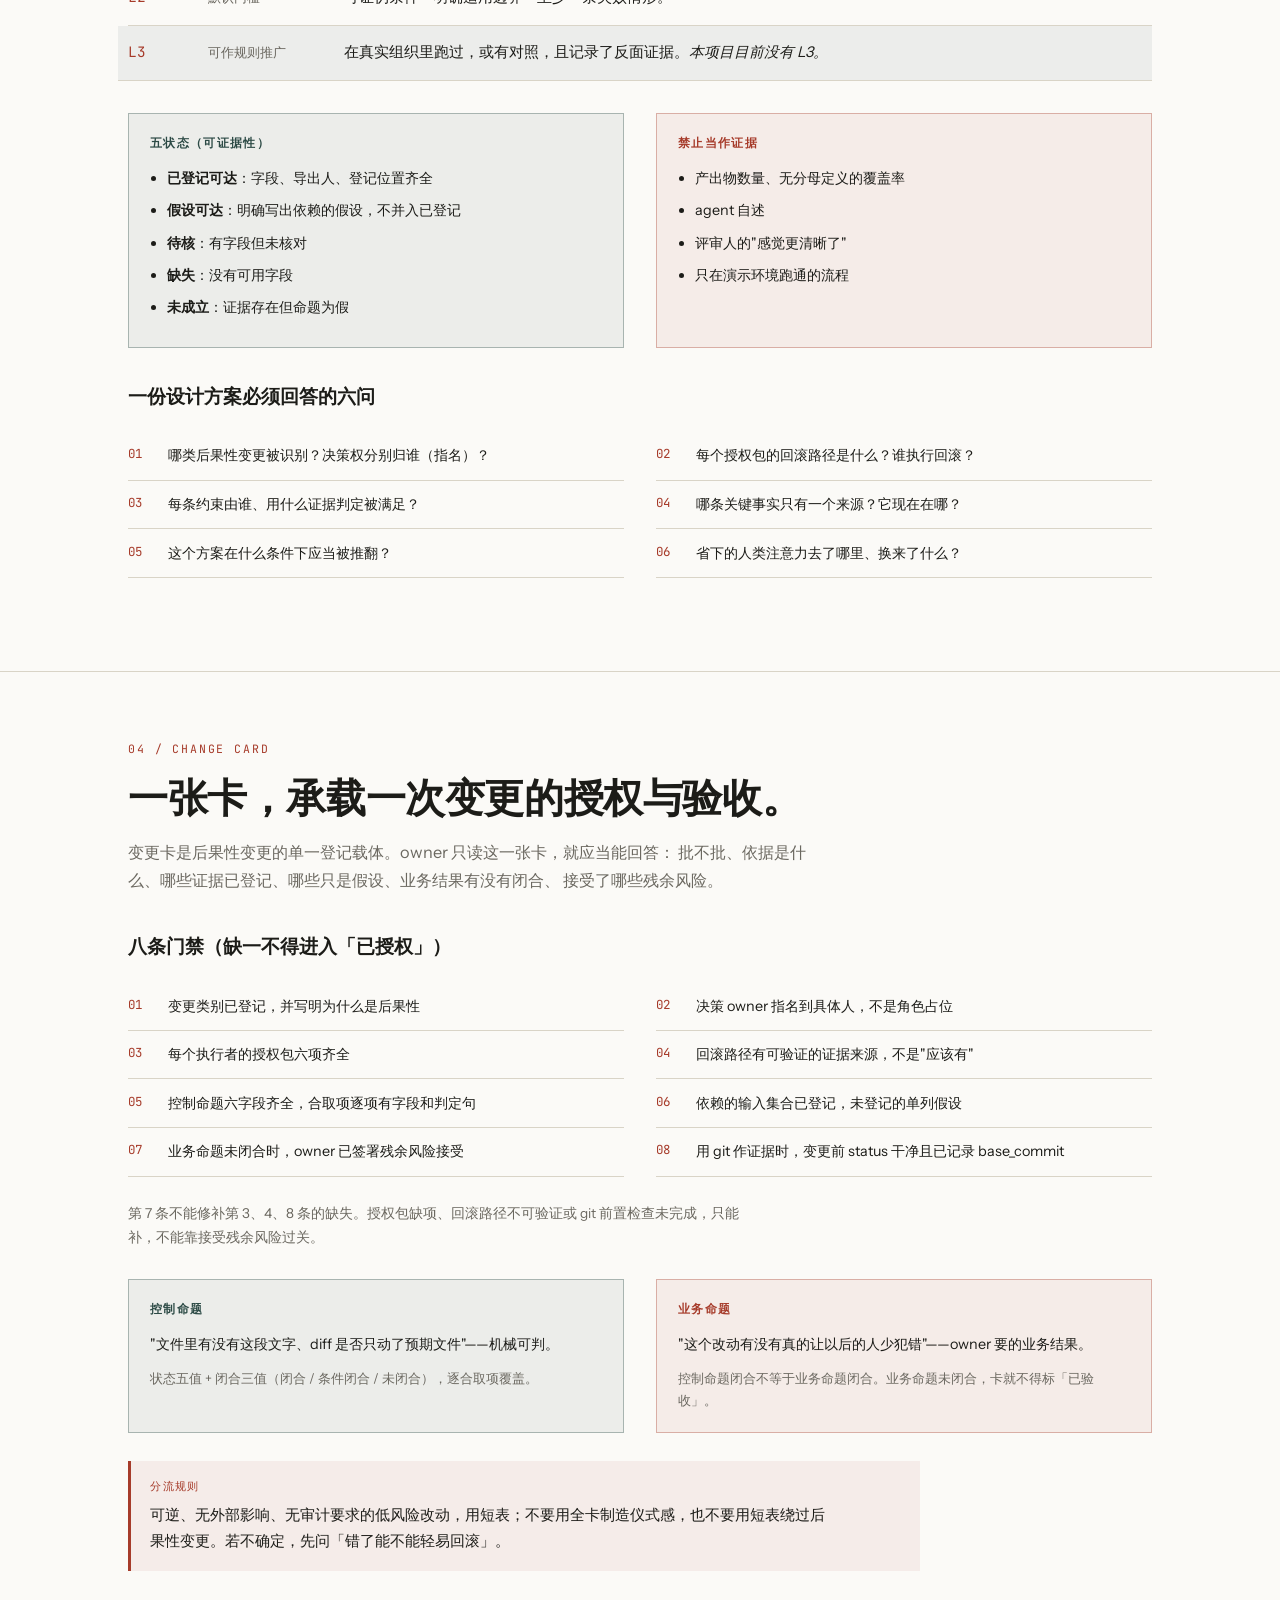
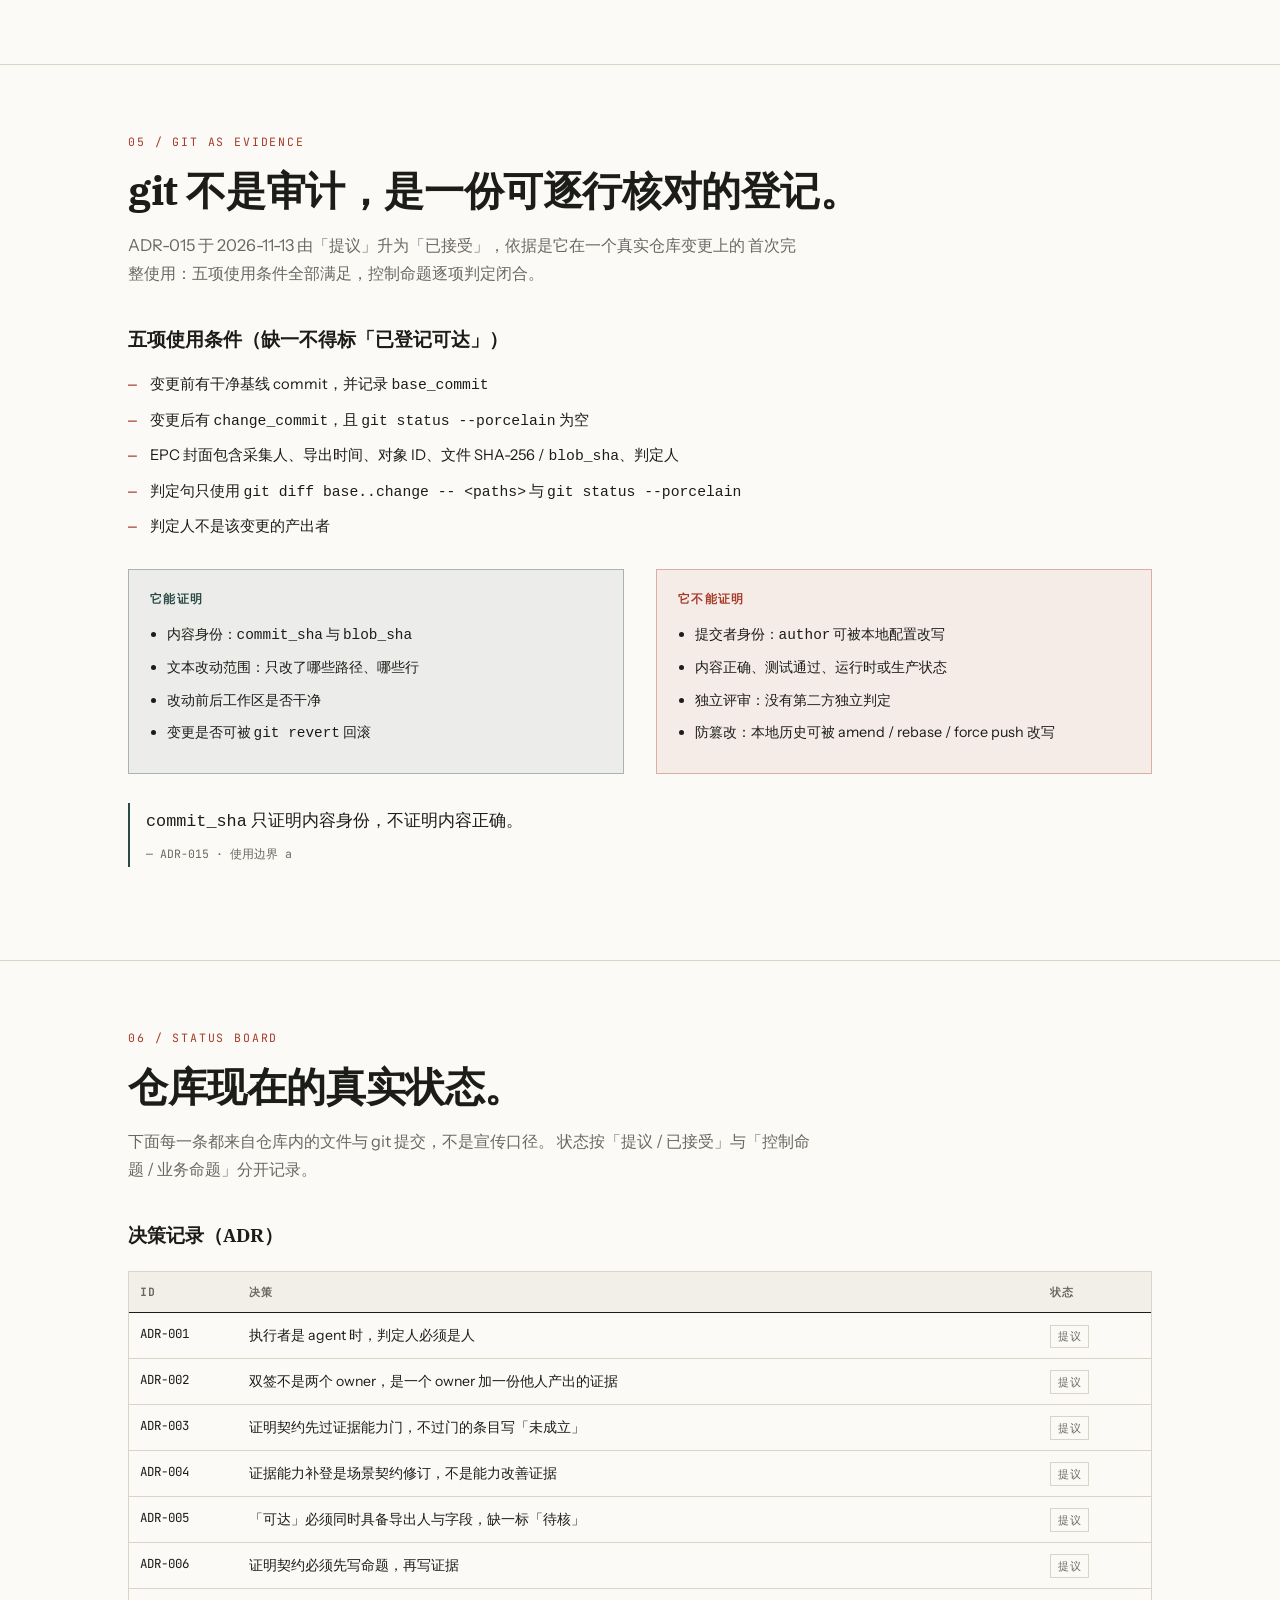
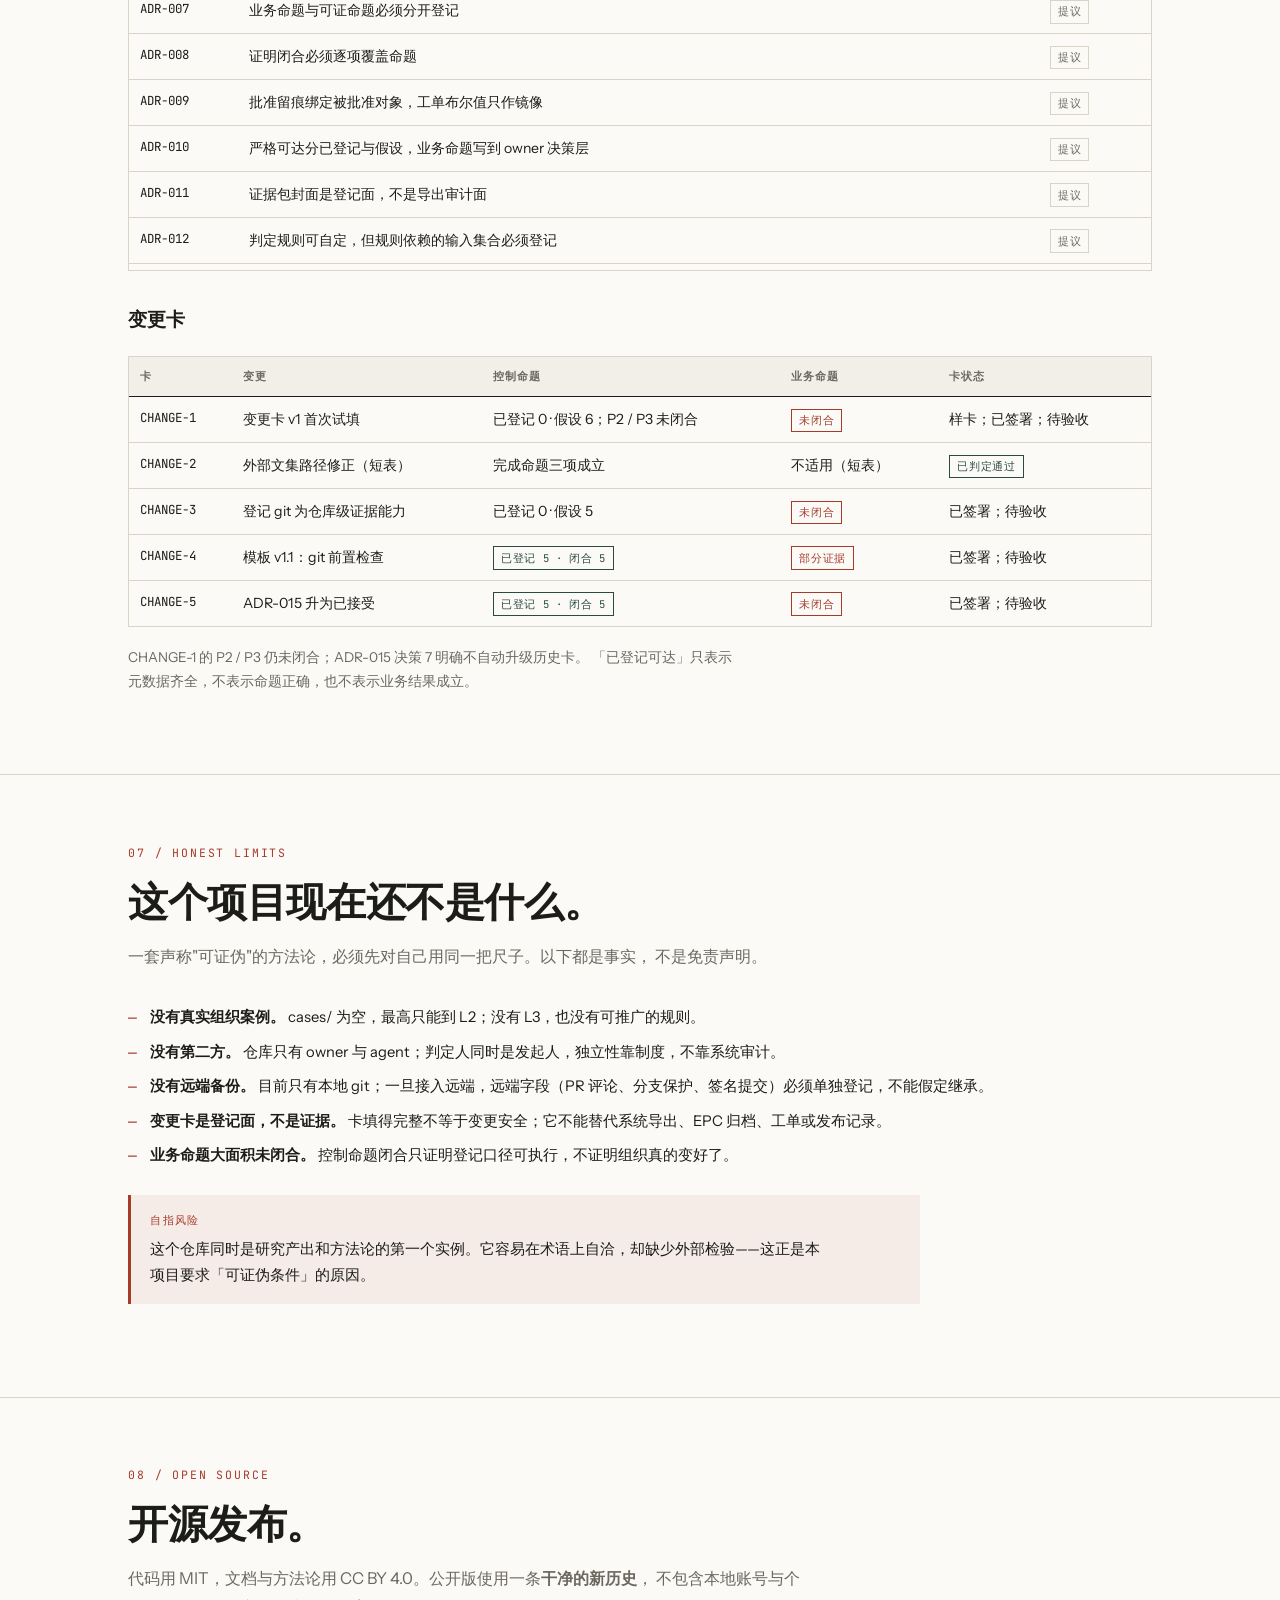
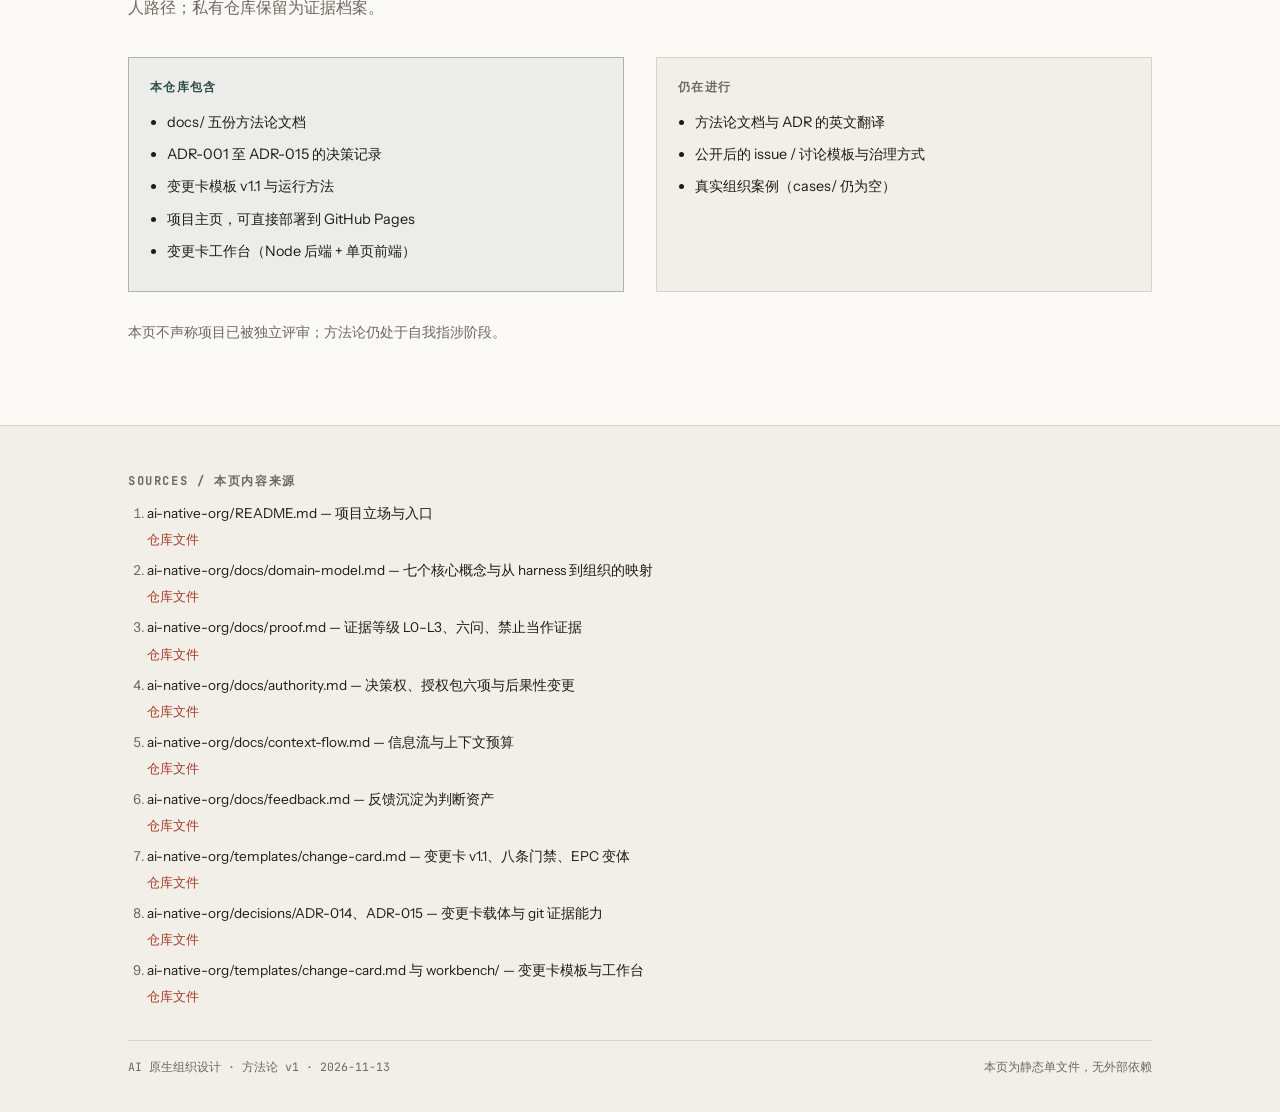
==== commit 7ac00323: "Make the workbench UI bilingual (English/Chinese) and update language status" ====
--- a/site/zh.html
+++ b/site/zh.html
@@ -439,7 +439,7 @@
       <div class="panel">
         <h4>仍在进行</h4>
         <ul>
-          <li>英文 README / 双语版本</li>
+          <li>方法论文档与 ADR 的英文翻译</li>
           <li>公开后的 issue / 讨论模板与治理方式</li>
           <li>真实组织案例（cases/ 仍为空）</li>
         </ul>
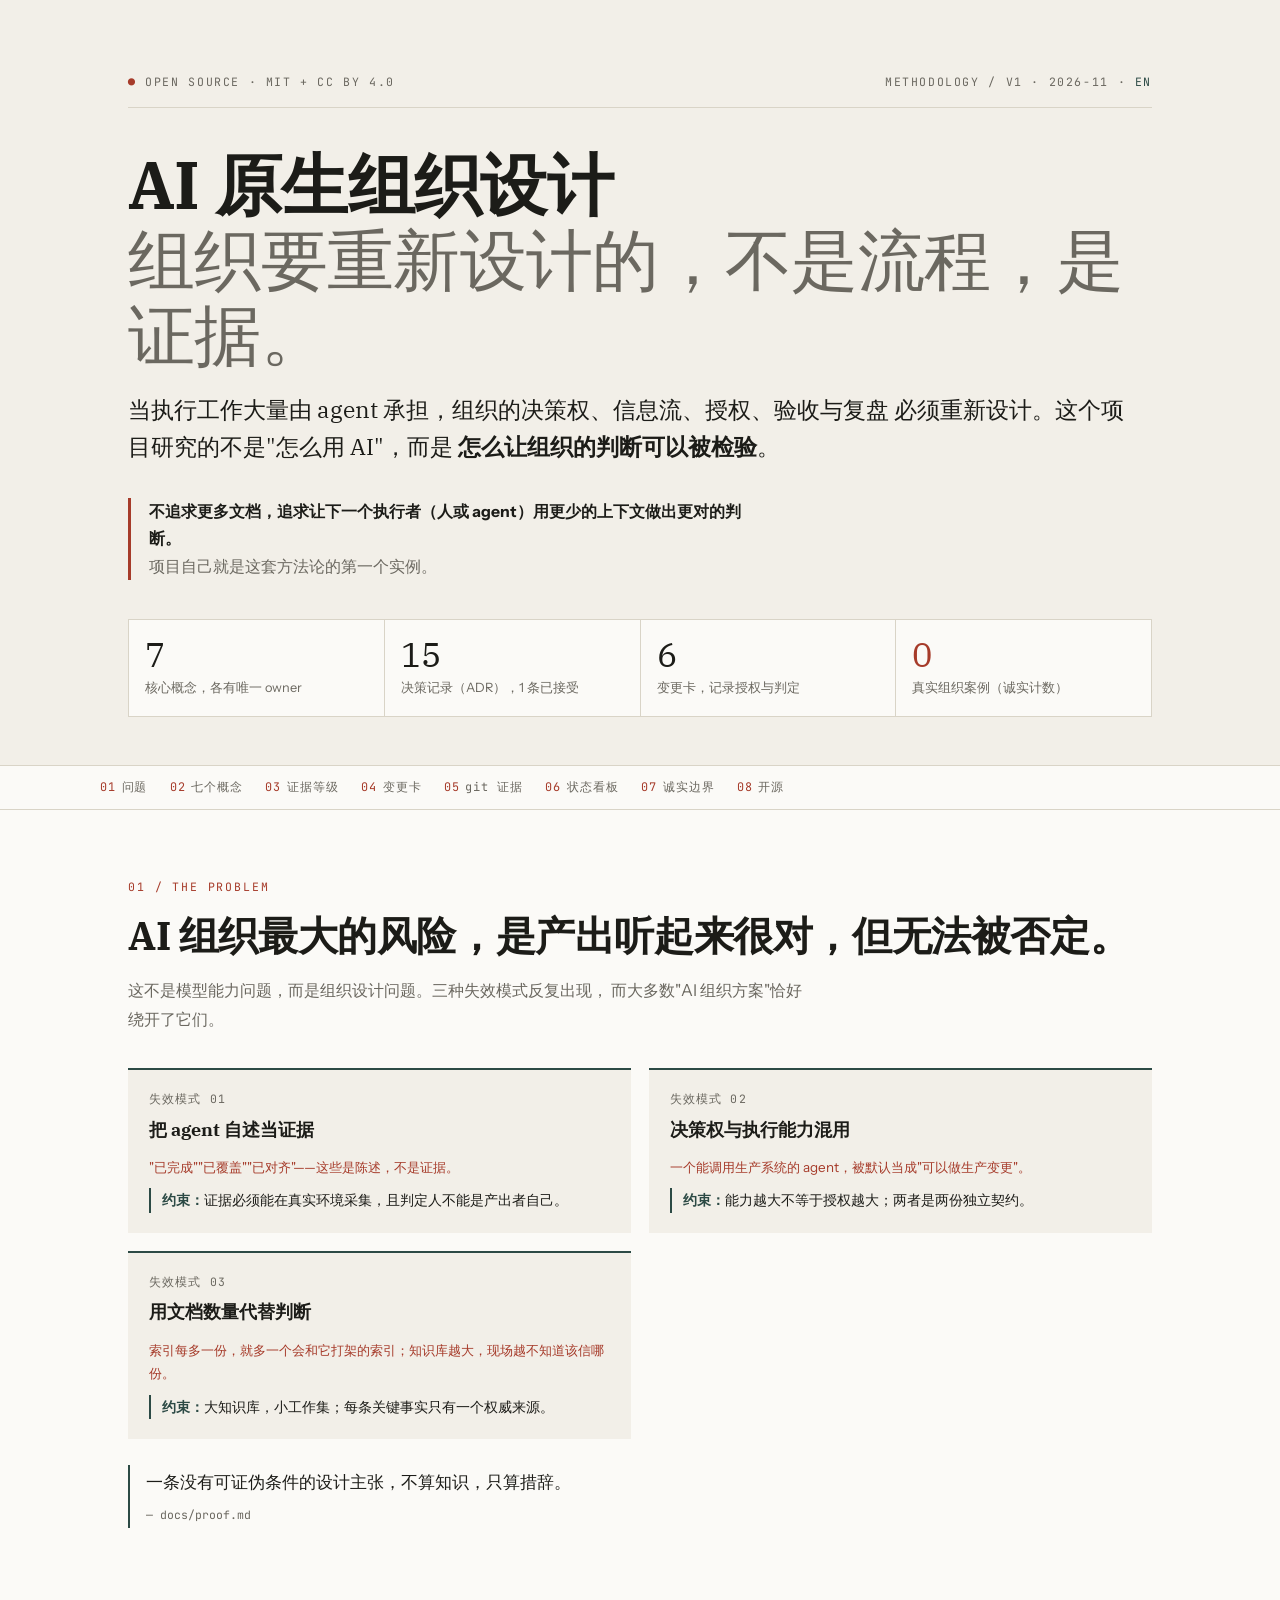
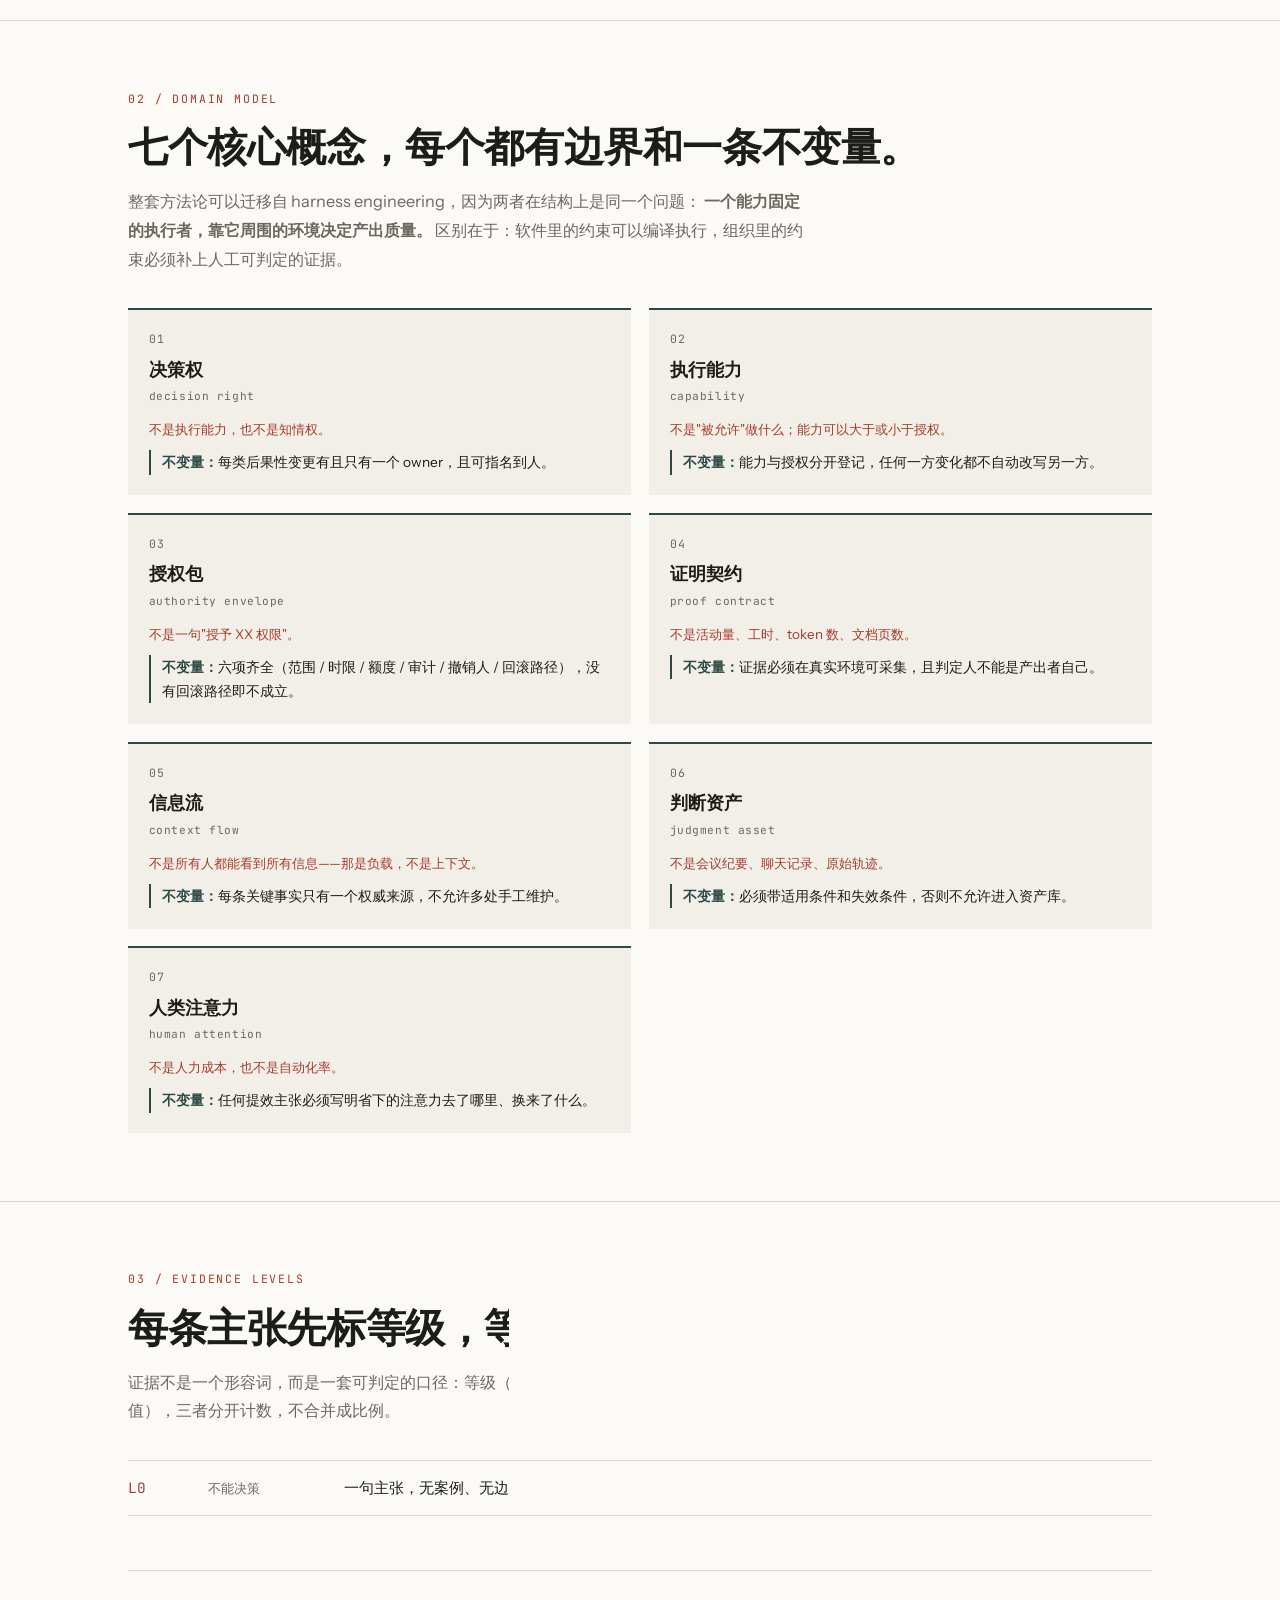
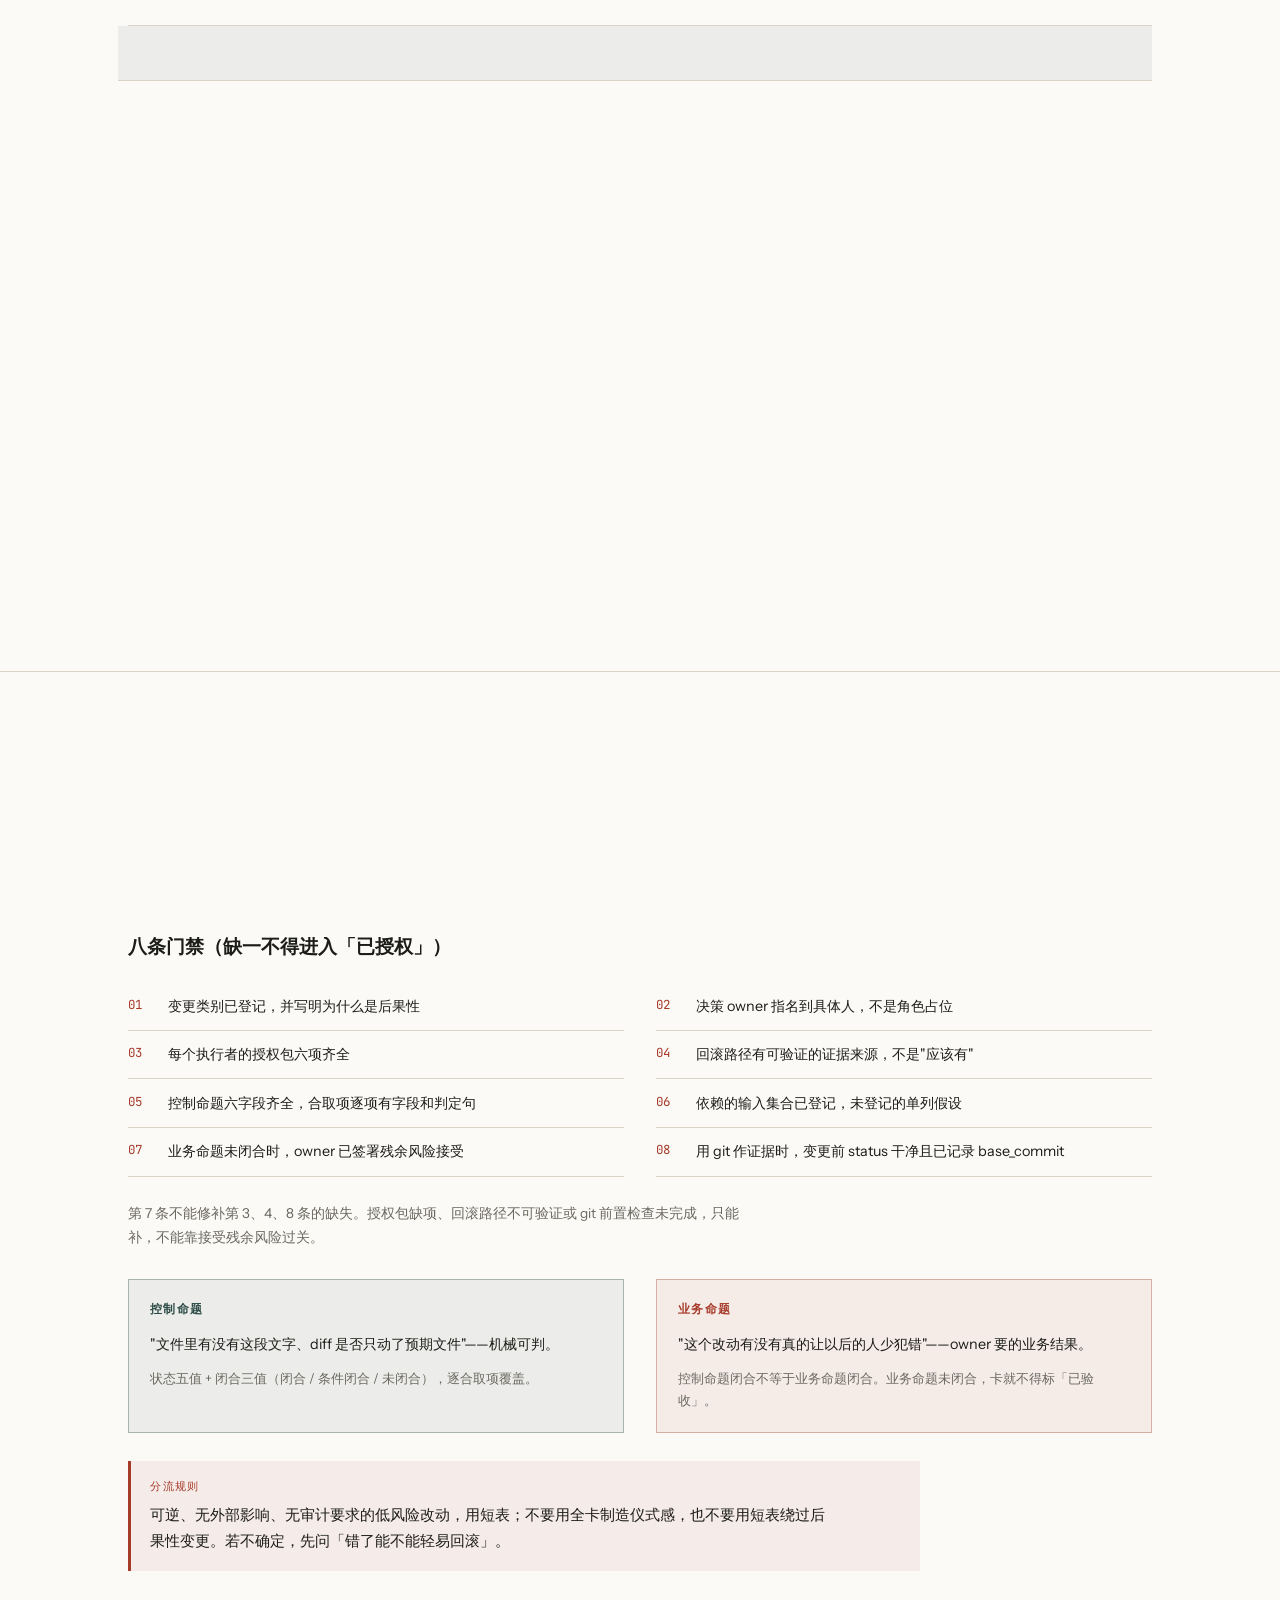
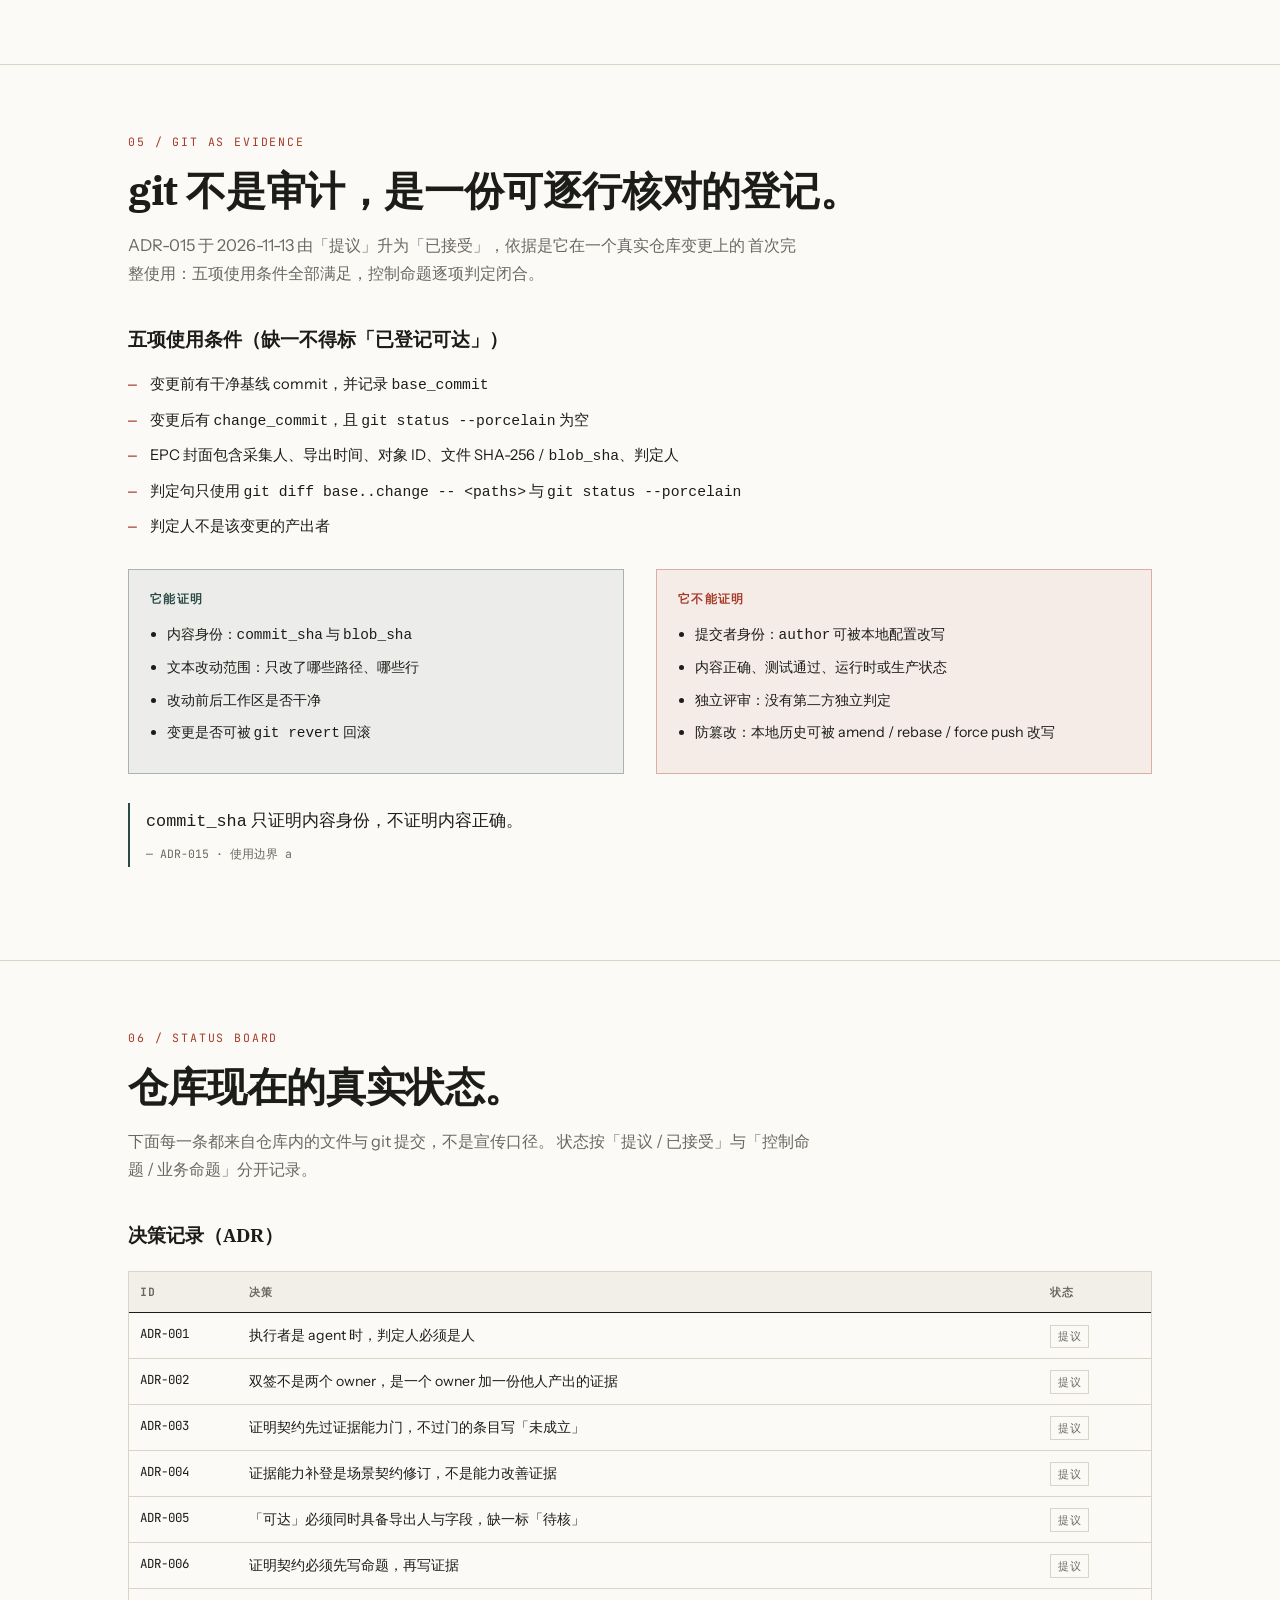
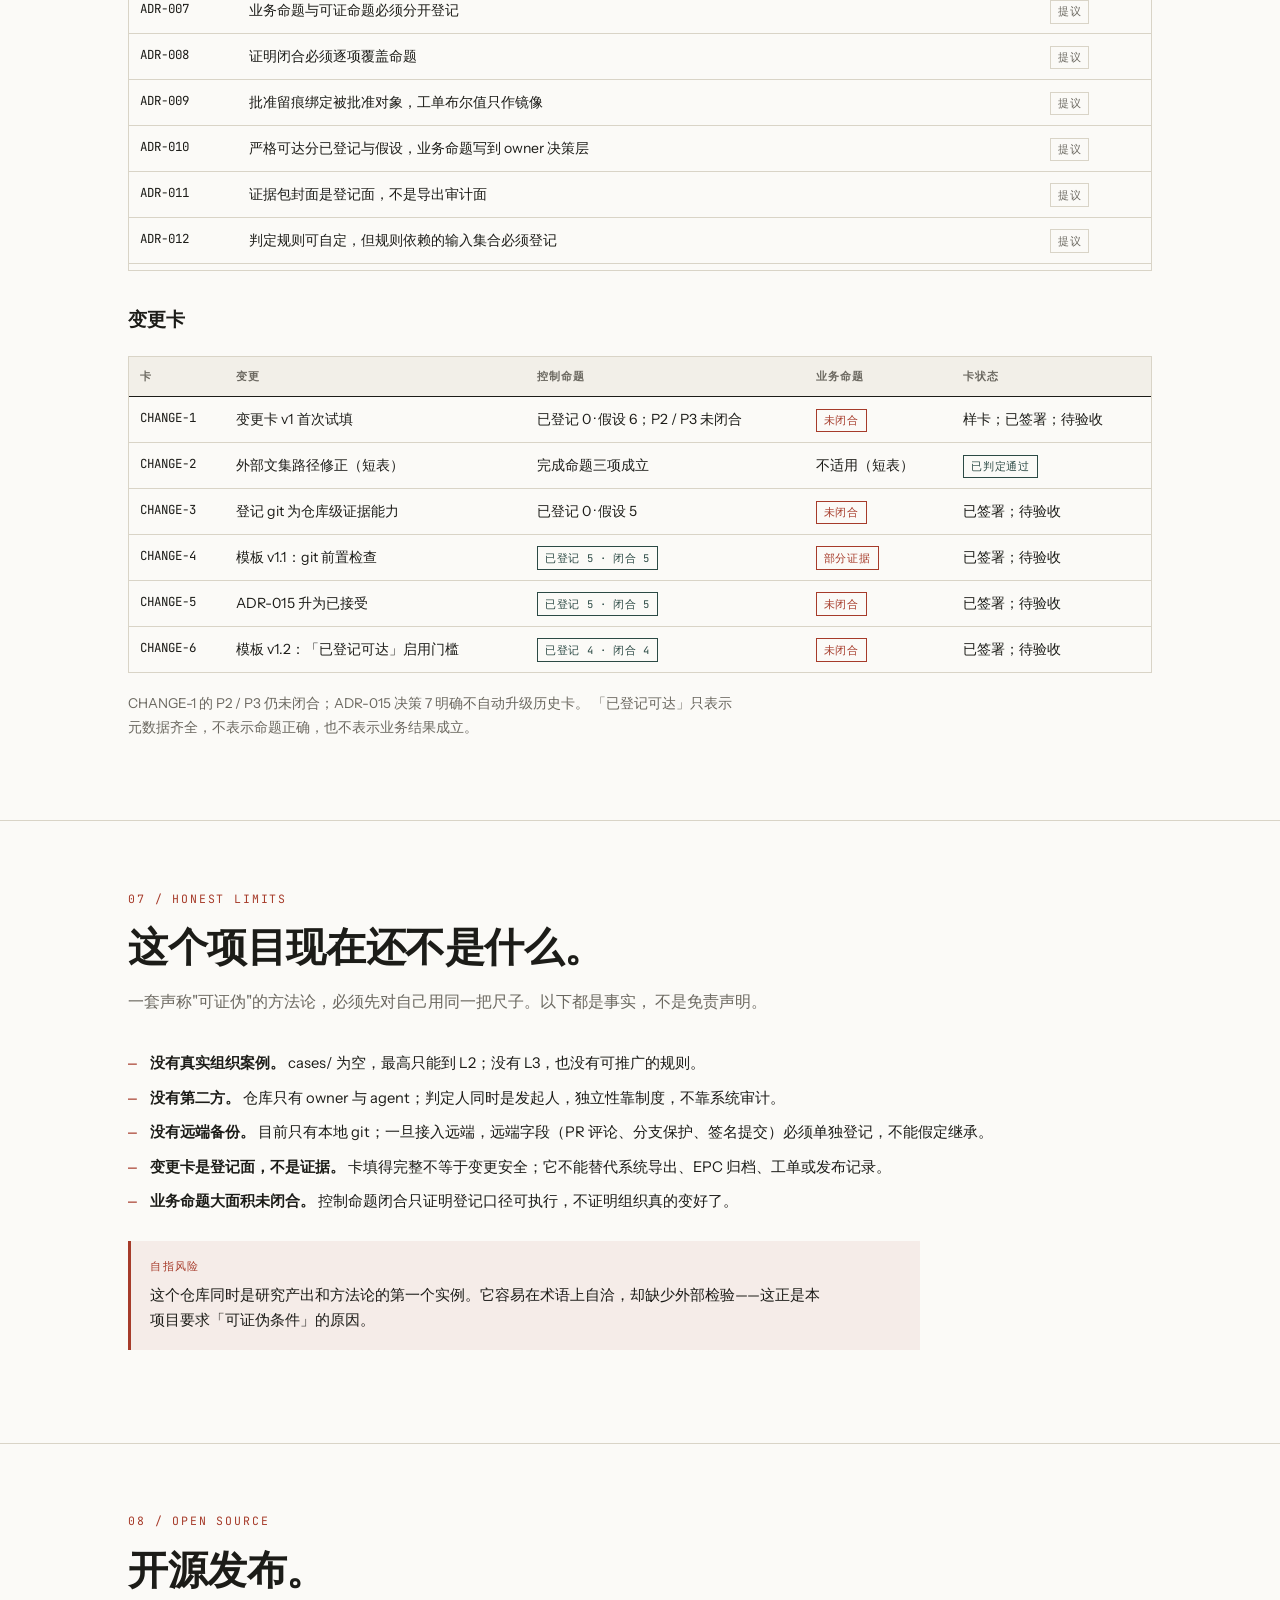
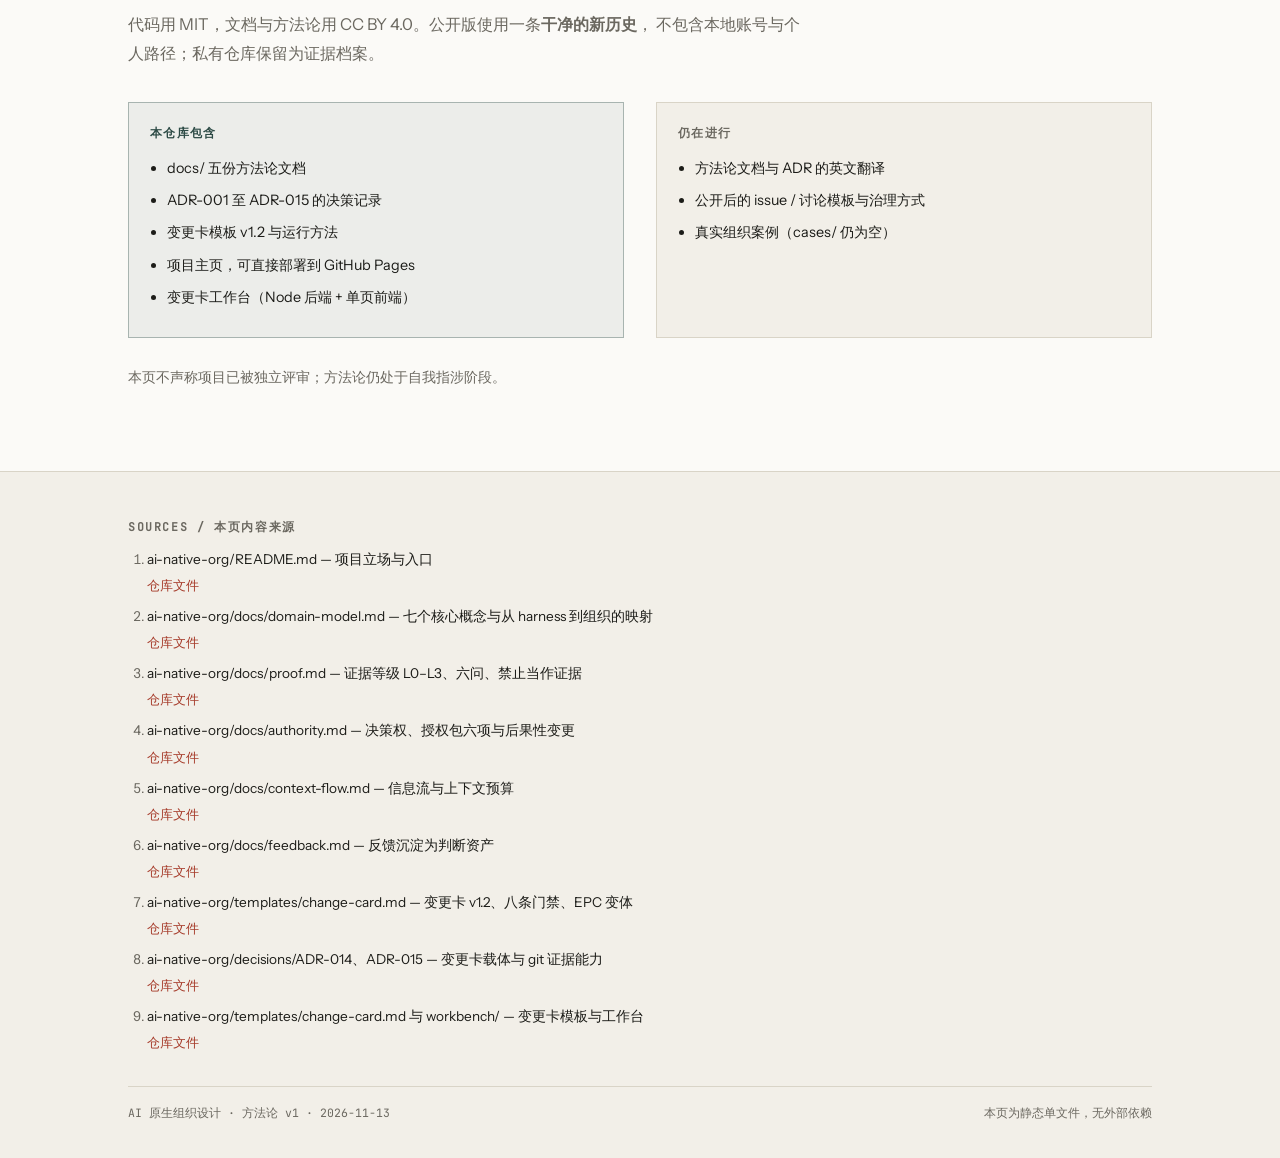
==== commit 8e36b8fb: "Template v1.2: add activation gate for declared-reachable status; add CHANGE-6 to board" ====
--- a/site/zh.html
+++ b/site/zh.html
@@ -28,7 +28,7 @@
     <div class="stat-grid">
       <div class="stat"><span class="n">7</span><span class="lbl">核心概念，各有唯一 owner</span></div>
       <div class="stat"><span class="n">15</span><span class="lbl">决策记录（ADR），1 条已接受</span></div>
-      <div class="stat"><span class="n">5</span><span class="lbl">变更卡，记录授权与判定</span></div>
+      <div class="stat"><span class="n">6</span><span class="lbl">变更卡，记录授权与判定</span></div>
       <div class="stat"><span class="n accent">0</span><span class="lbl">真实组织案例（诚实计数）</span></div>
     </div>
   </div>
@@ -382,6 +382,13 @@
             <td><span class="pill open">未闭合</span></td>
             <td>已签署；待验收</td>
           </tr>
+          <tr>
+            <td class="id">CHANGE-6</td>
+            <td>模板 v1.2：「已登记可达」启用门槛</td>
+            <td><span class="pill ok">已登记 4 · 闭合 4</span></td>
+            <td><span class="pill open">未闭合</span></td>
+            <td>已签署；待验收</td>
+          </tr>
         </tbody>
       </table>
     </div>
@@ -431,7 +438,7 @@
         <ul>
           <li>docs/ 五份方法论文档</li>
           <li>ADR-001 至 ADR-015 的决策记录</li>
-          <li>变更卡模板 v1.1 与运行方法</li>
+          <li>变更卡模板 v1.2 与运行方法</li>
           <li>项目主页，可直接部署到 GitHub Pages</li>
           <li>变更卡工作台（Node 后端 + 单页前端）</li>
         </ul>
@@ -484,7 +491,7 @@
           <span class="src-url">仓库文件</span>
         </li>
         <li id="cite-7">
-          <span class="src-title">ai-native-org/templates/change-card.md — 变更卡 v1.1、八条门禁、EPC 变体</span>
+          <span class="src-title">ai-native-org/templates/change-card.md — 变更卡 v1.2、八条门禁、EPC 变体</span>
           <span class="src-url">仓库文件</span>
         </li>
         <li id="cite-8">
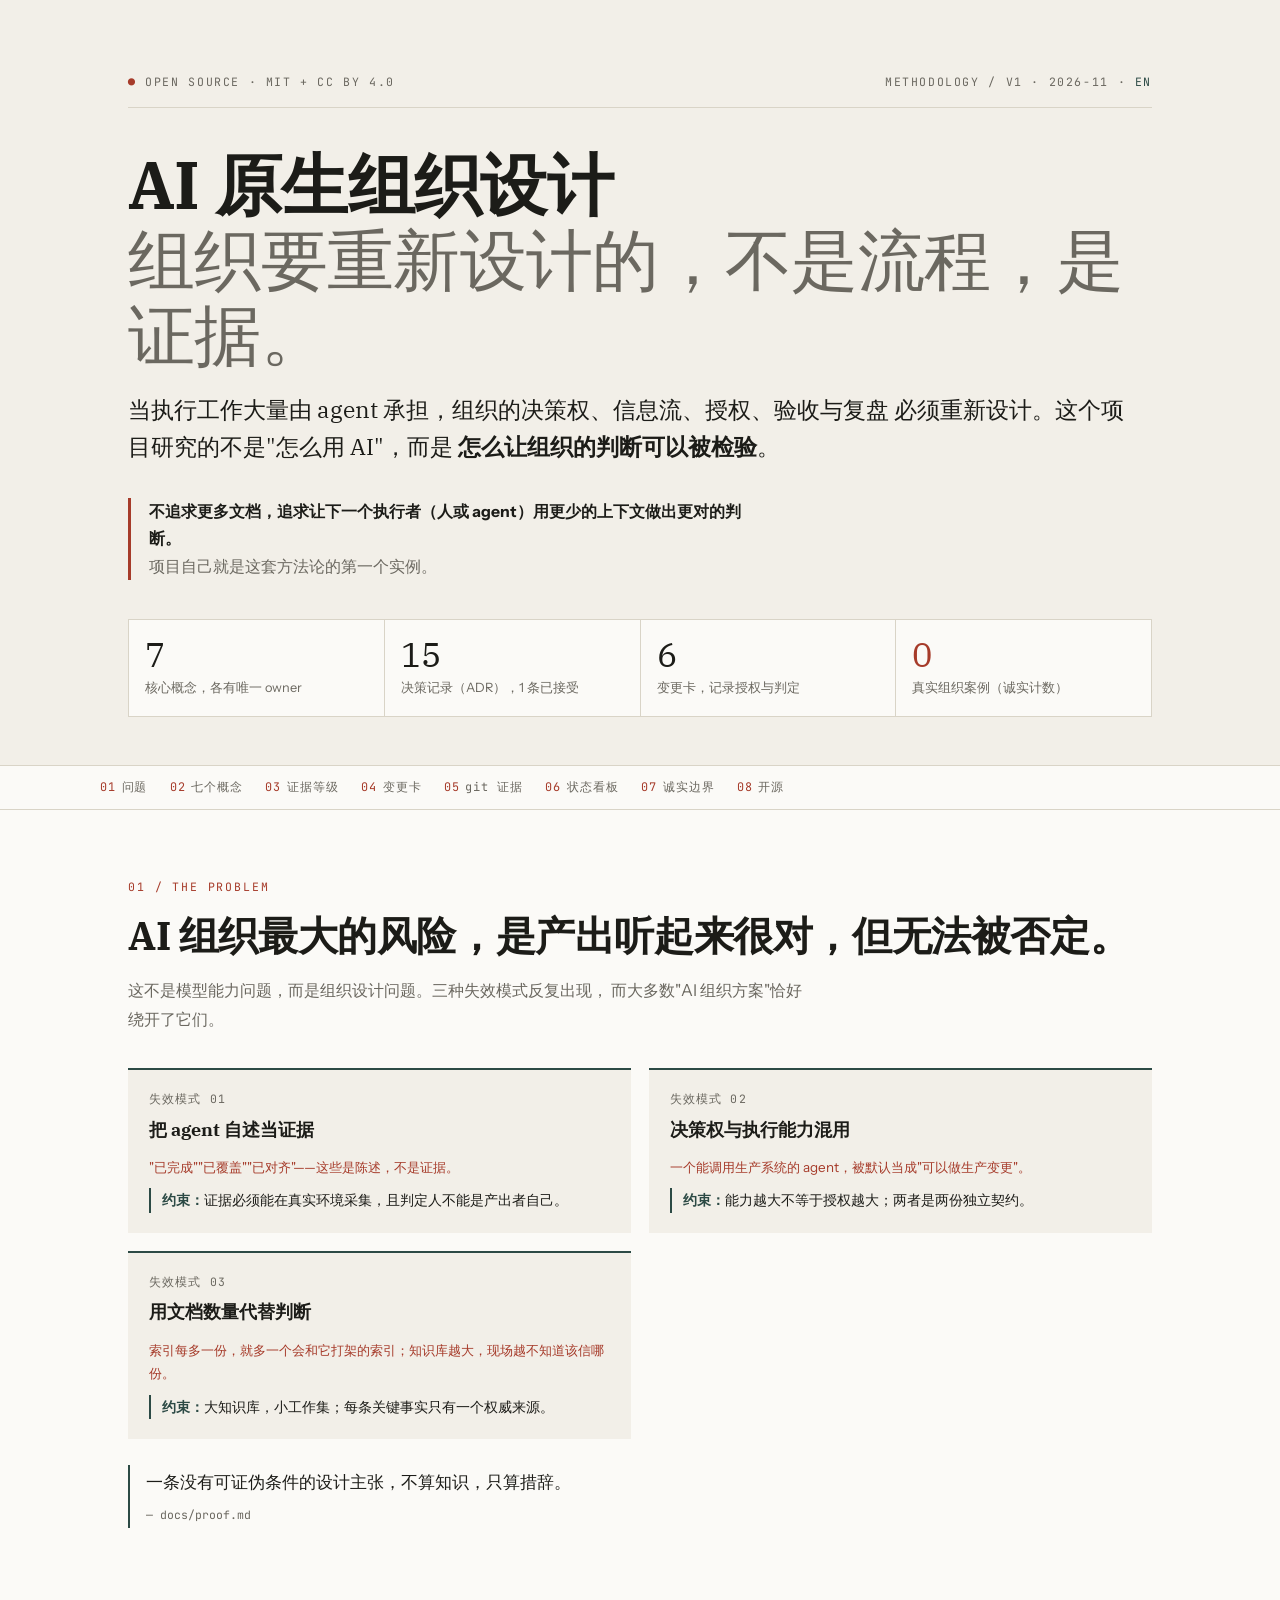
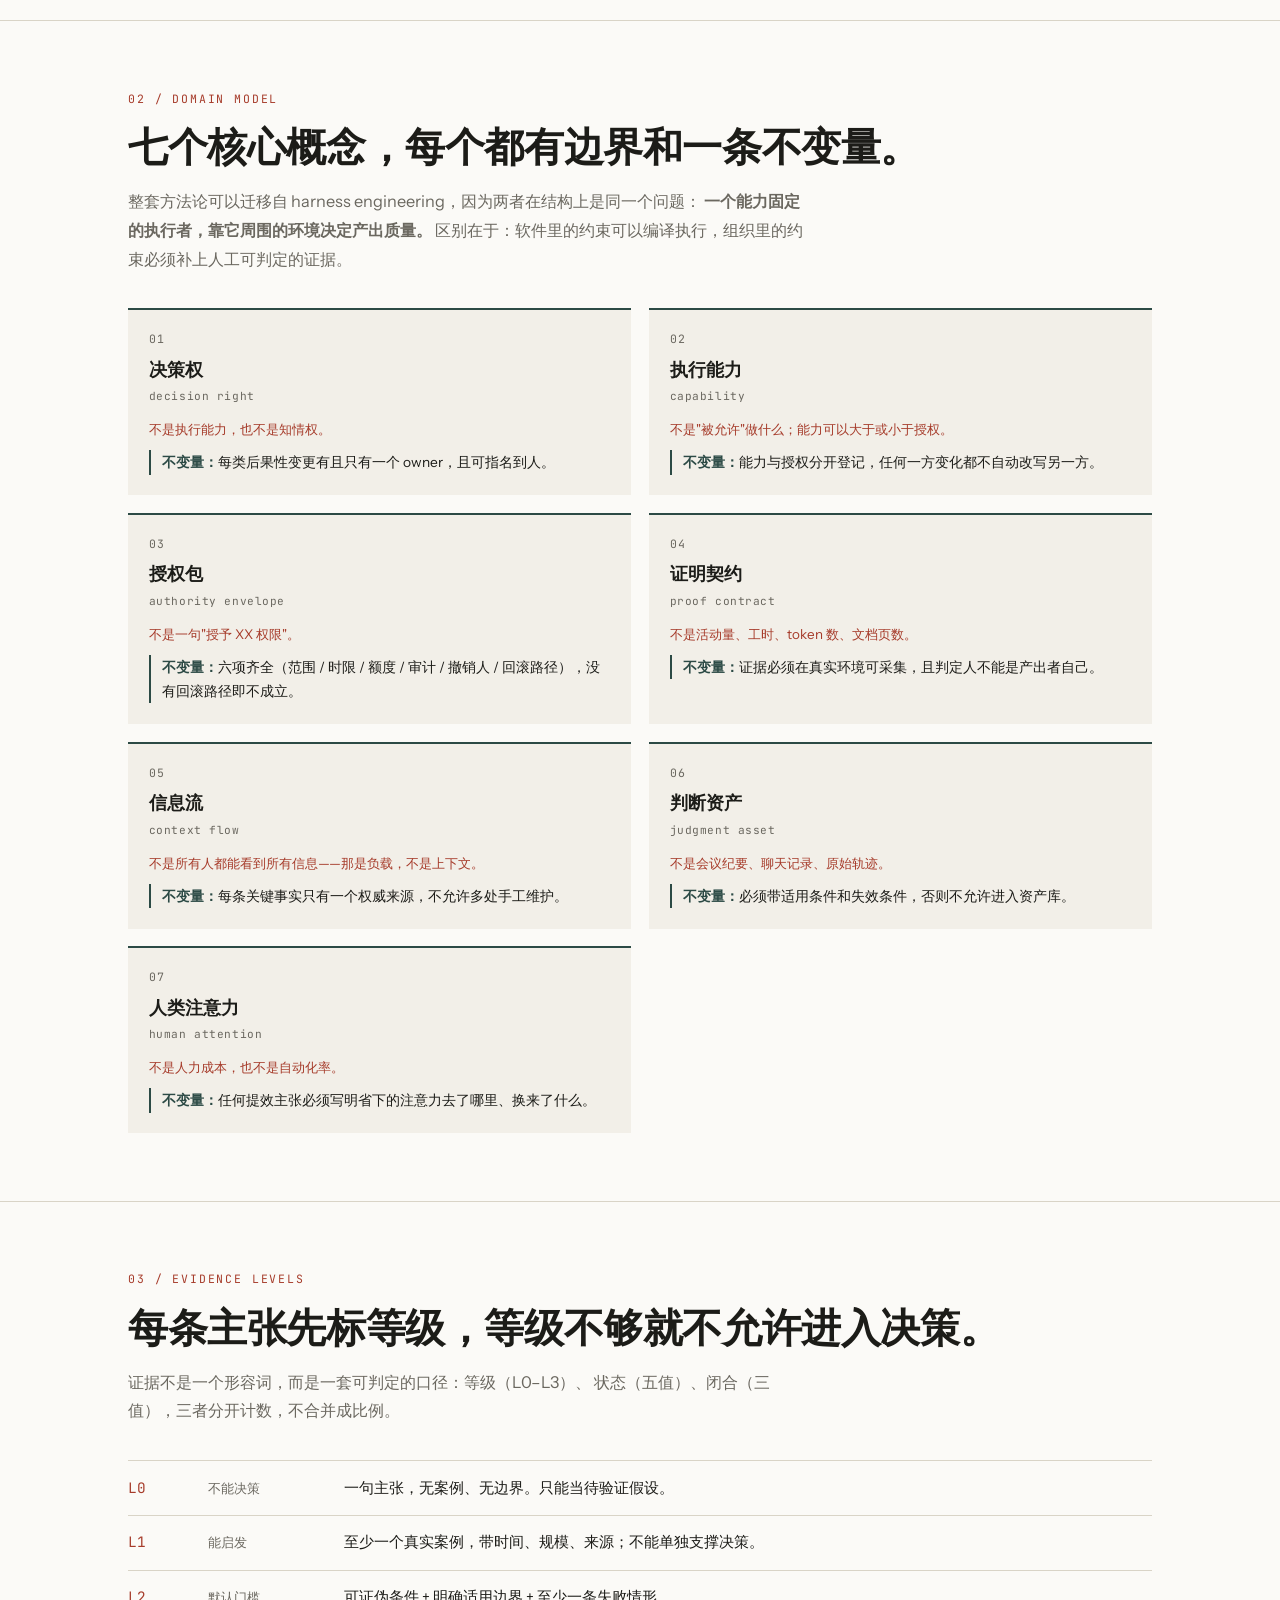
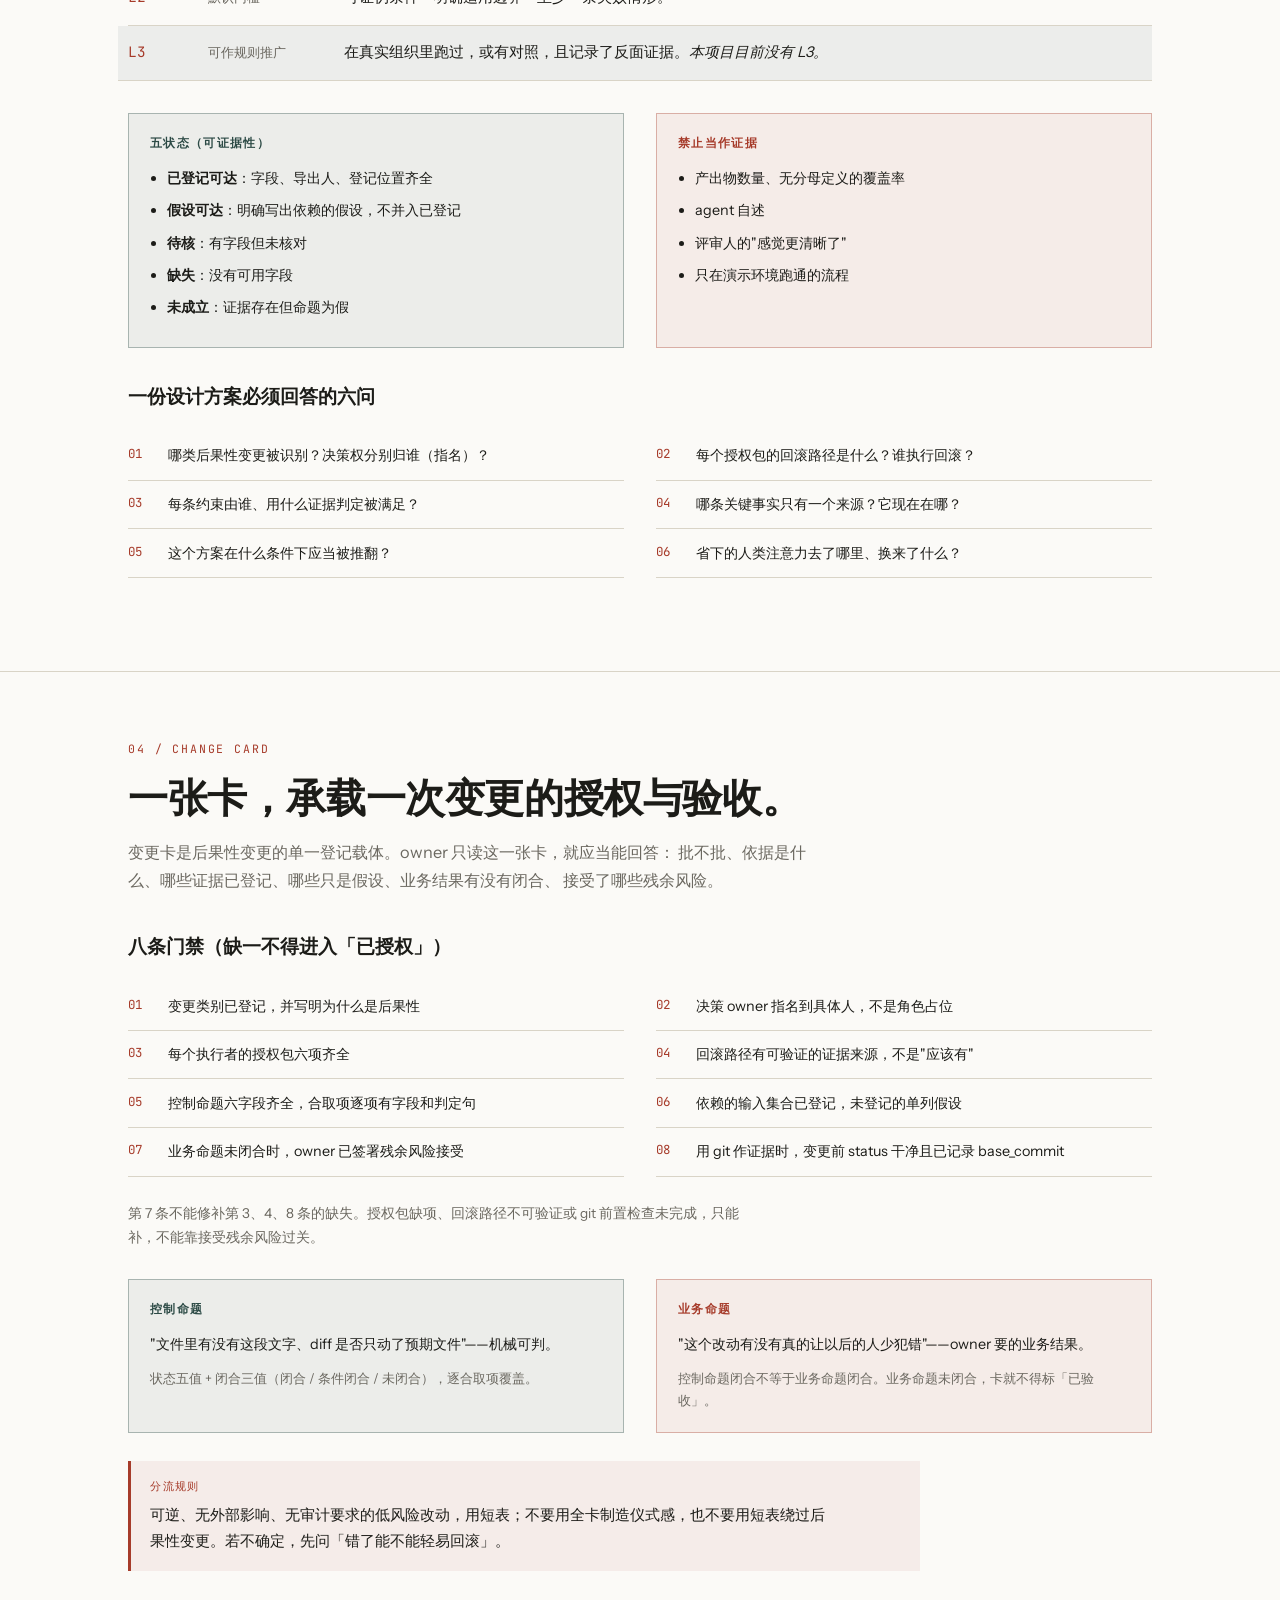
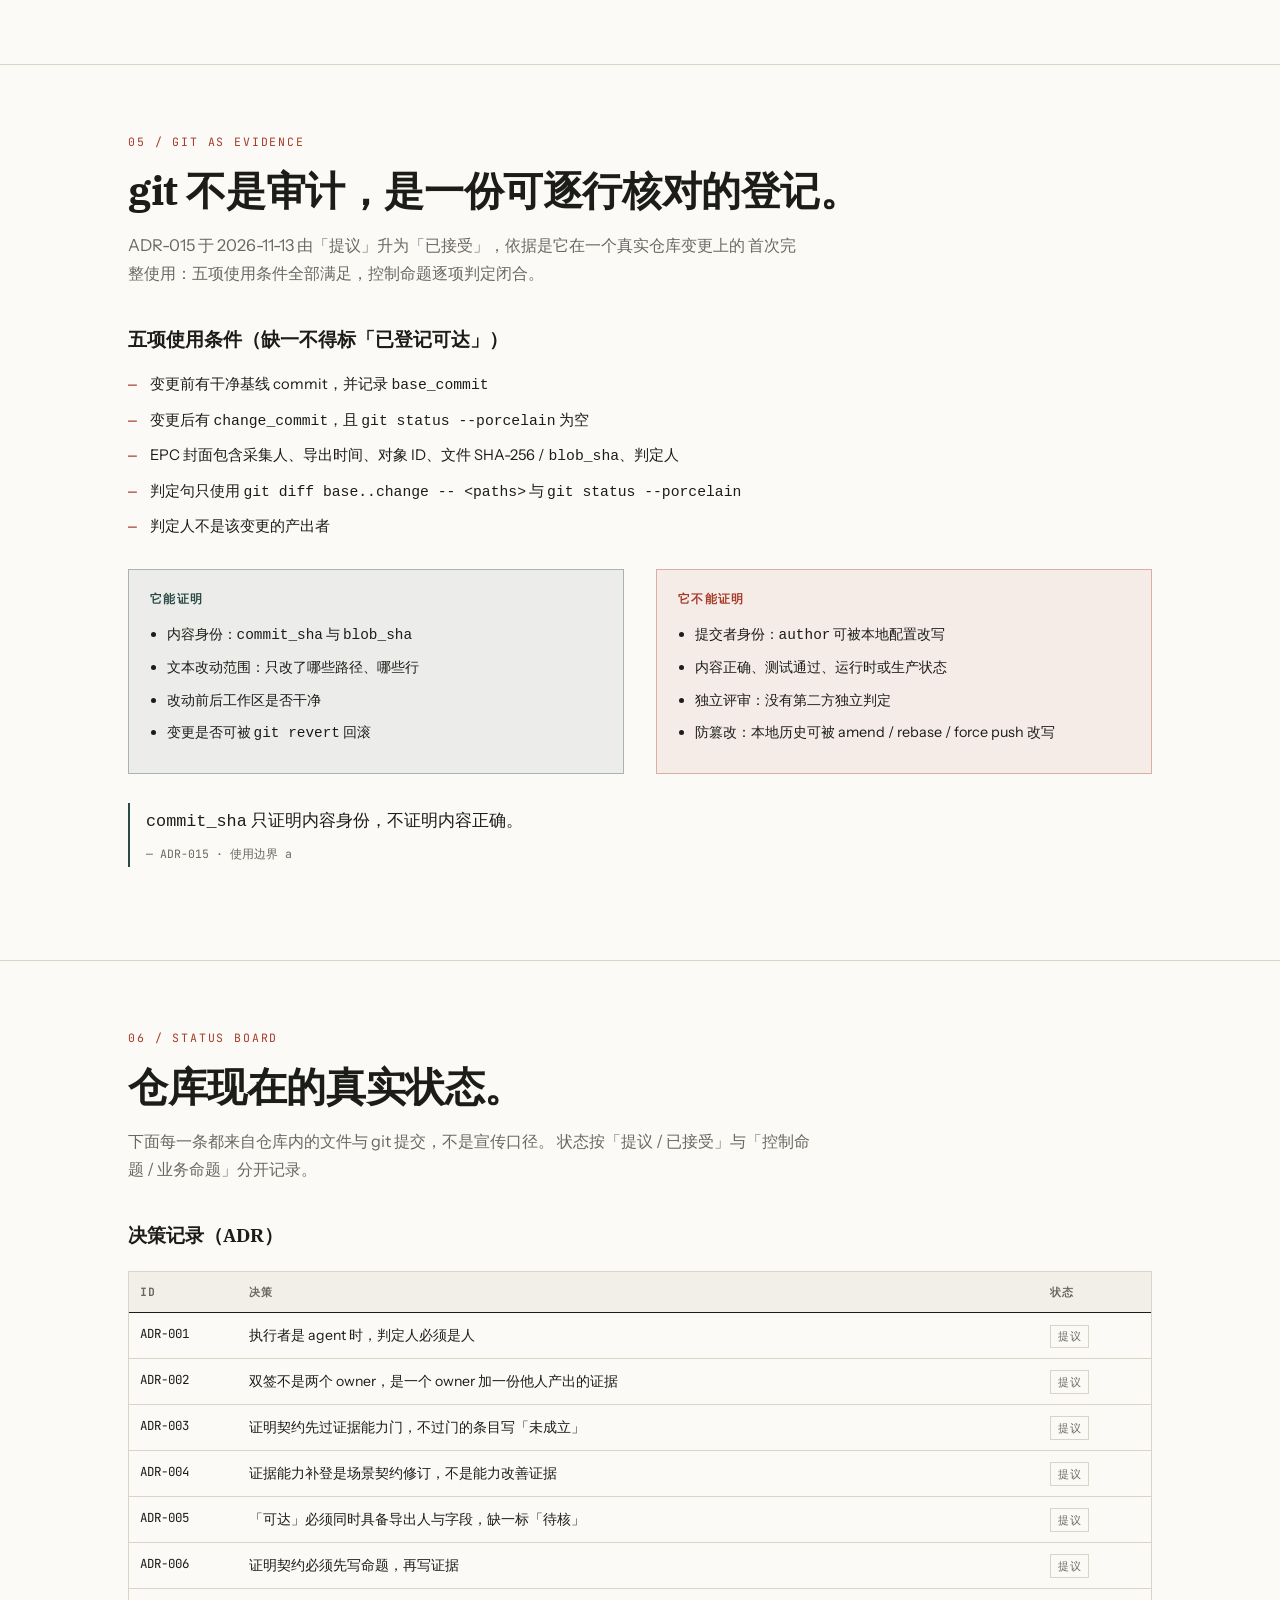
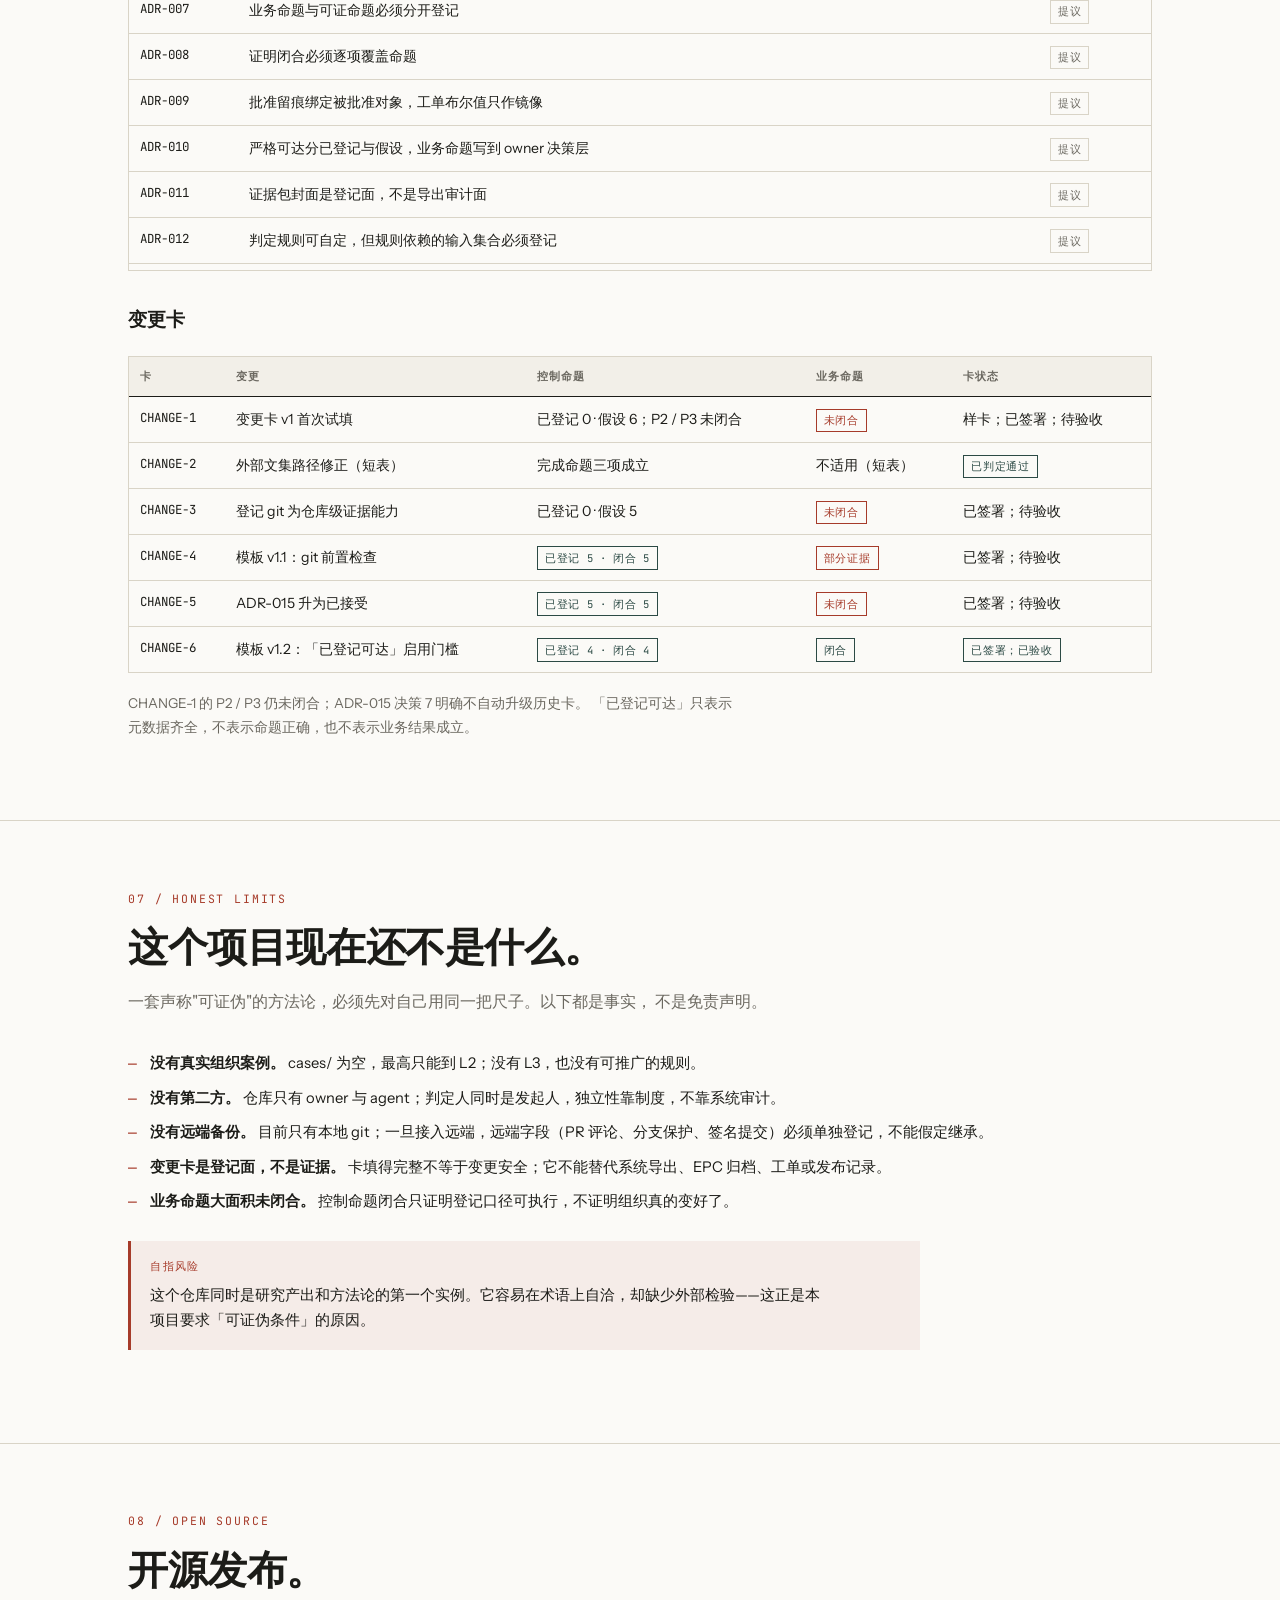
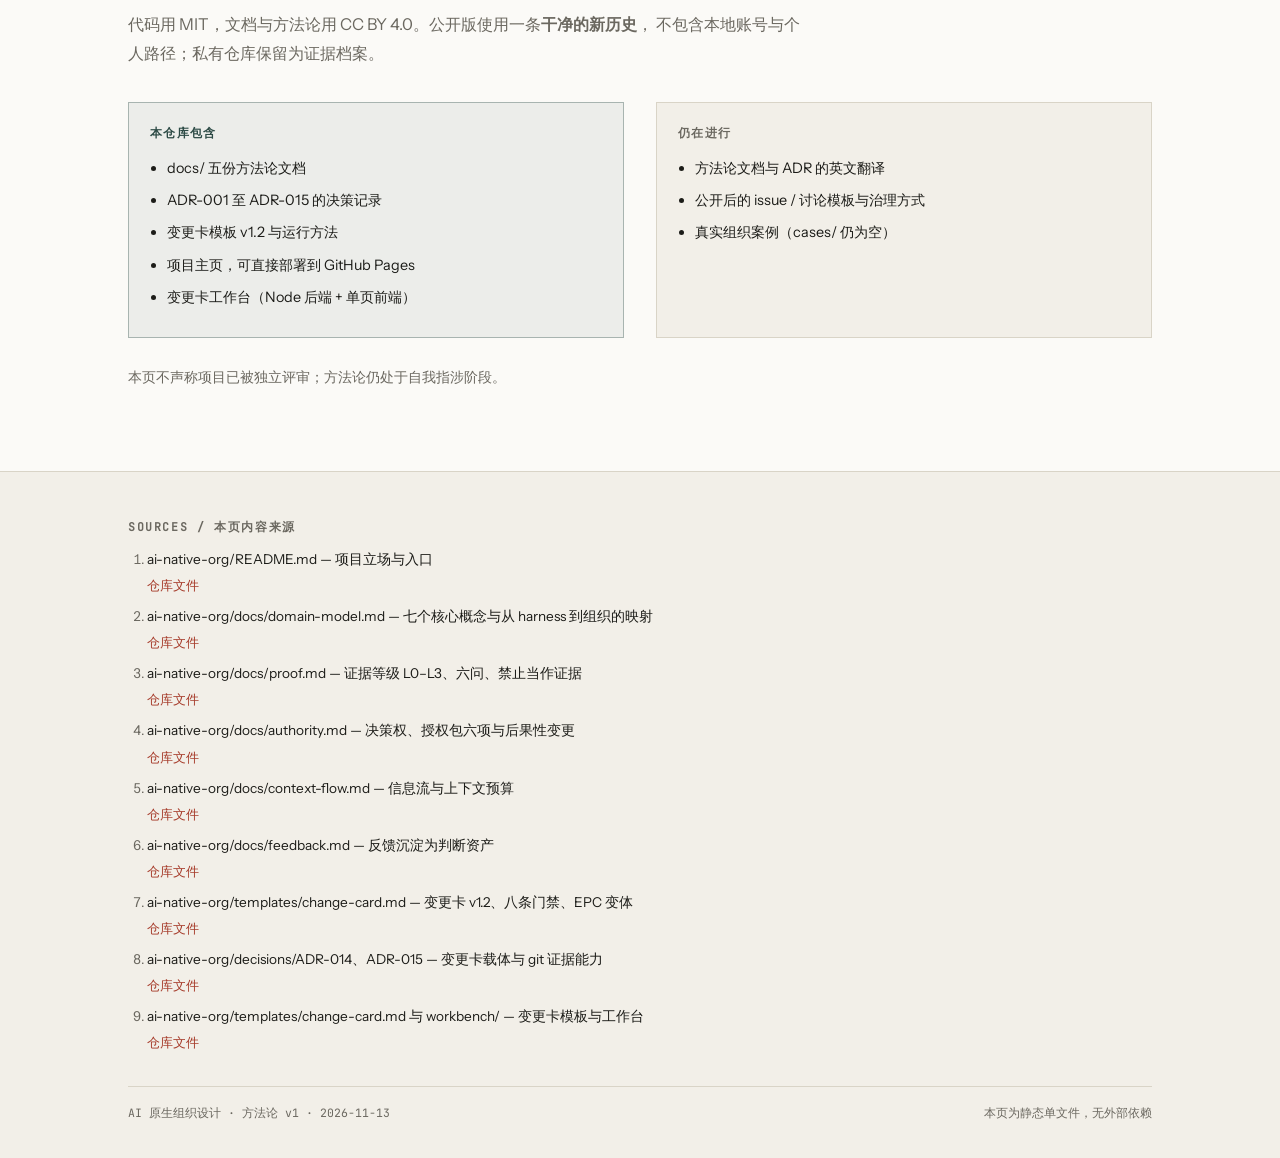
==== commit c083a70c: "看板更新：CHANGE-6 业务命题闭合、卡升已验收（盲测验证 v1.2 门槛段）" ====
--- a/site/zh.html
+++ b/site/zh.html
@@ -386,8 +386,8 @@
             <td class="id">CHANGE-6</td>
             <td>模板 v1.2：「已登记可达」启用门槛</td>
             <td><span class="pill ok">已登记 4 · 闭合 4</span></td>
-            <td><span class="pill open">未闭合</span></td>
-            <td>已签署；待验收</td>
+            <td><span class="pill ok">闭合</span></td>
+            <td><span class="pill ok">已签署；已验收</span></td>
           </tr>
         </tbody>
       </table>
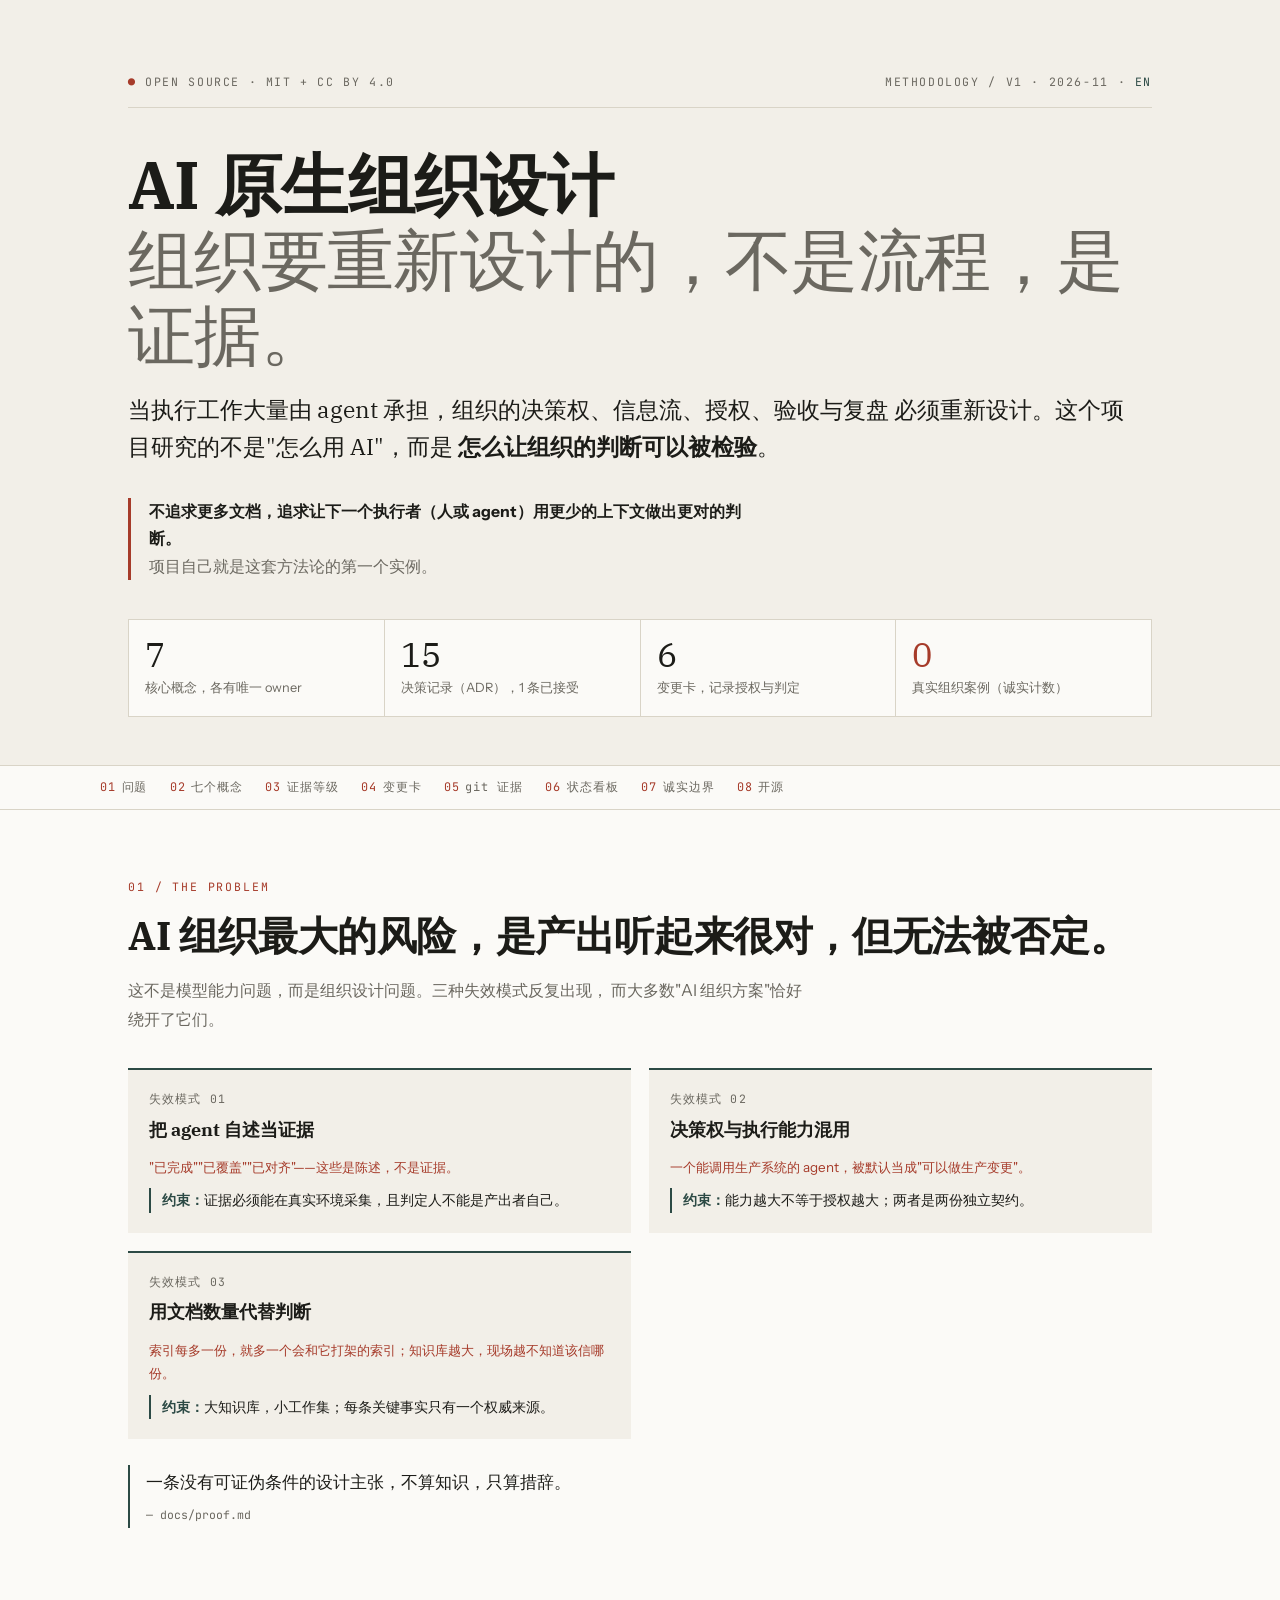
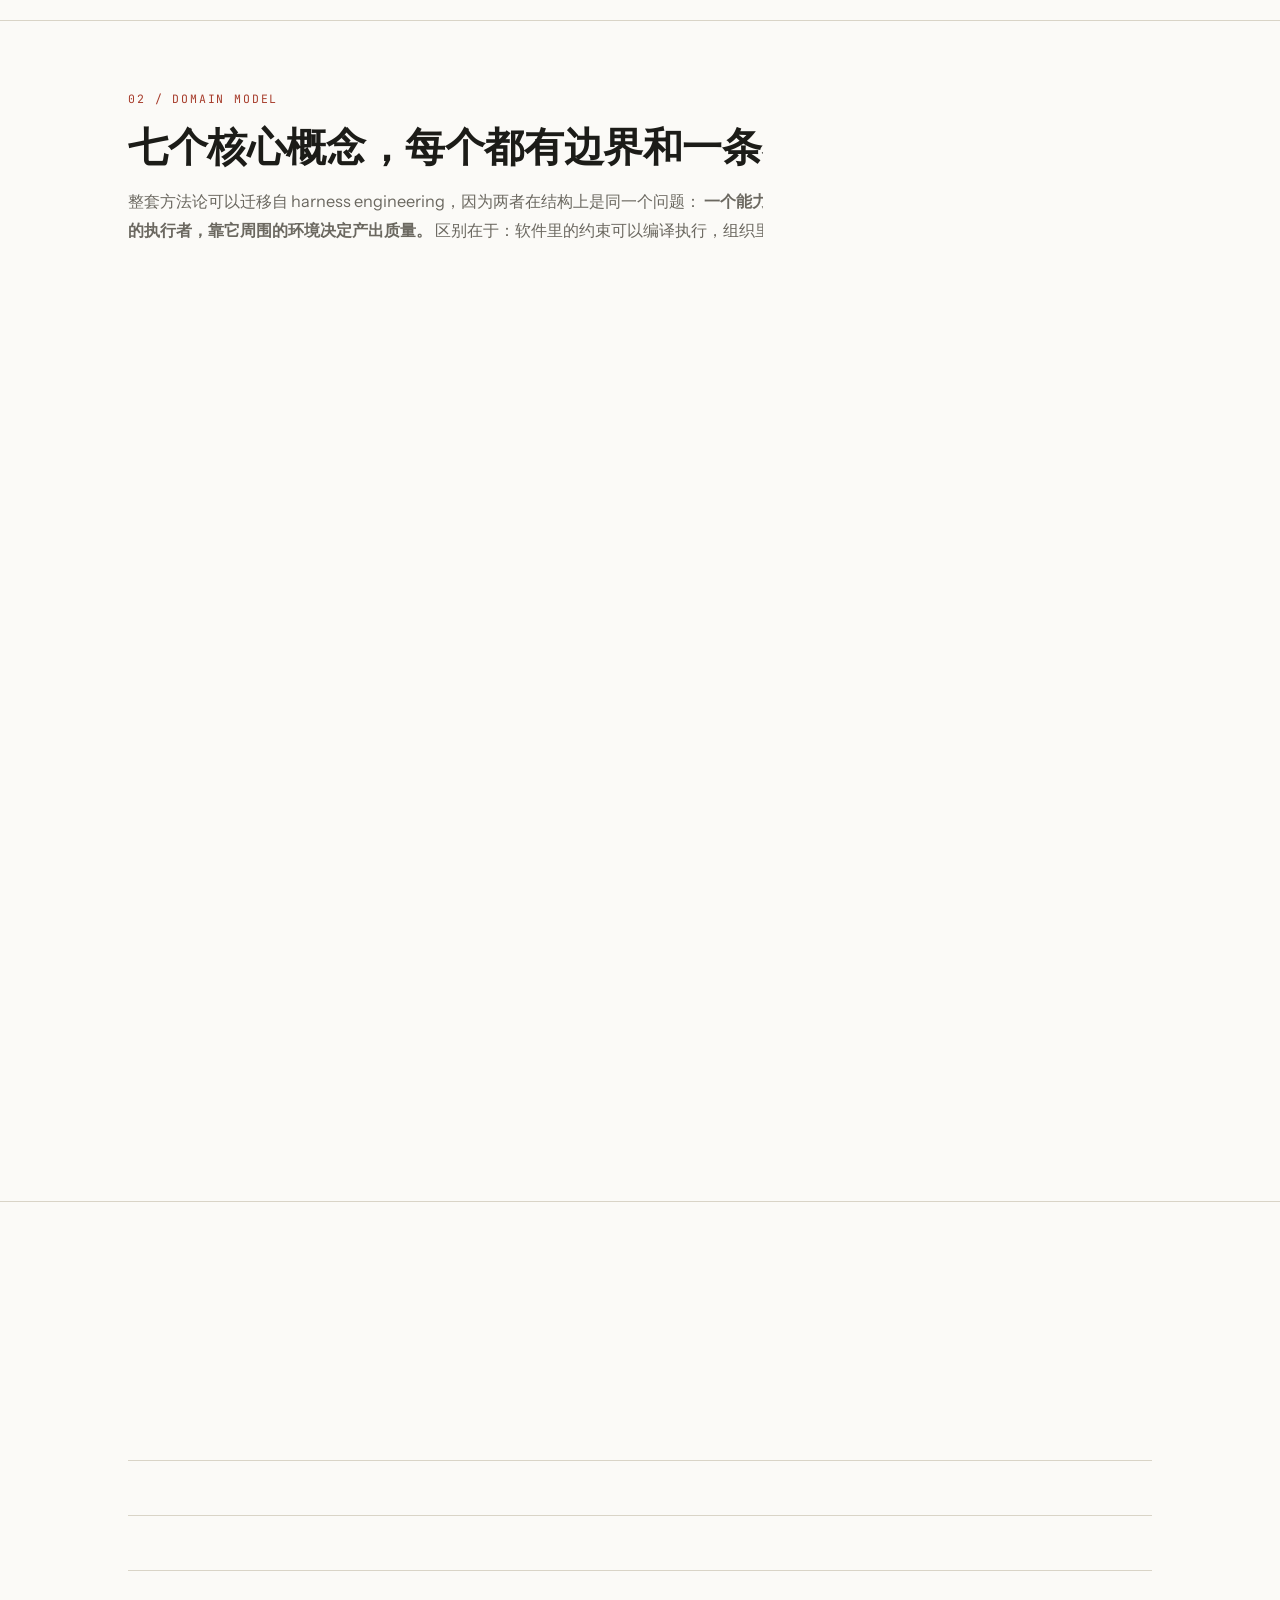
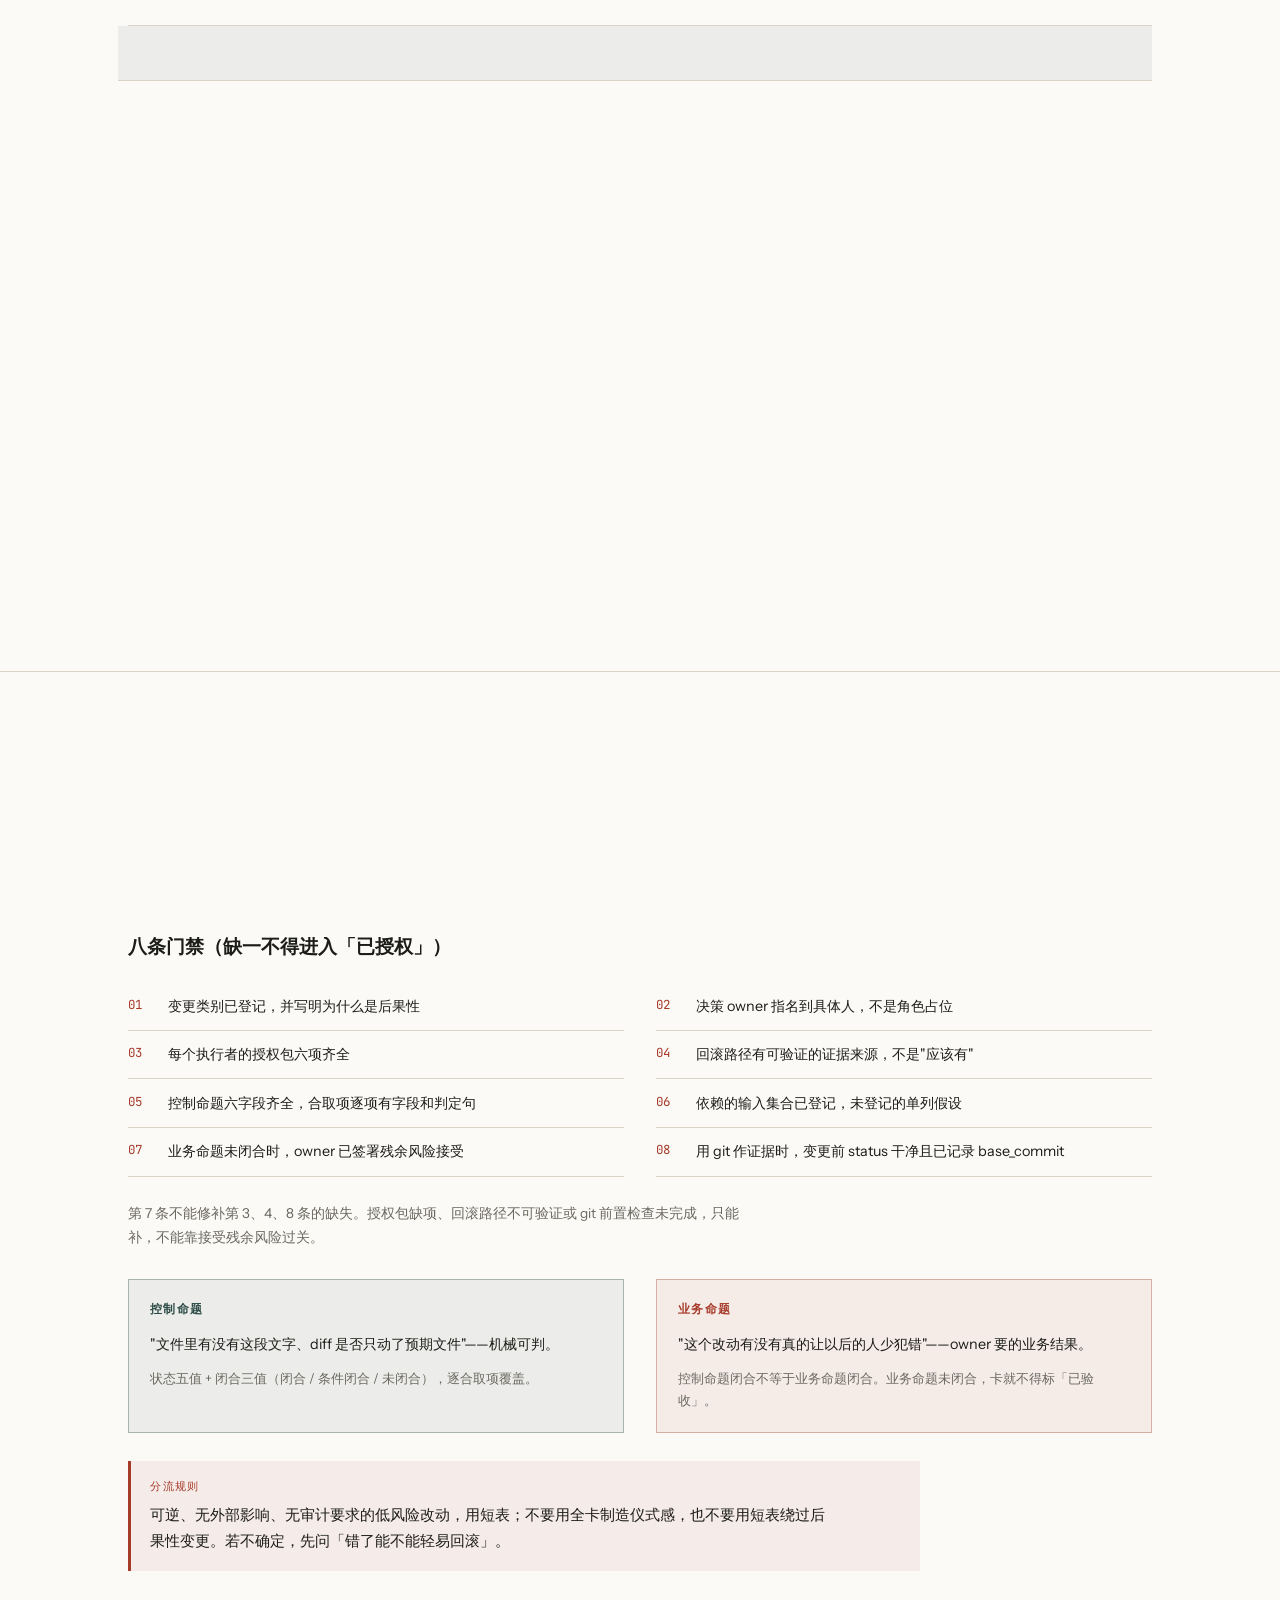
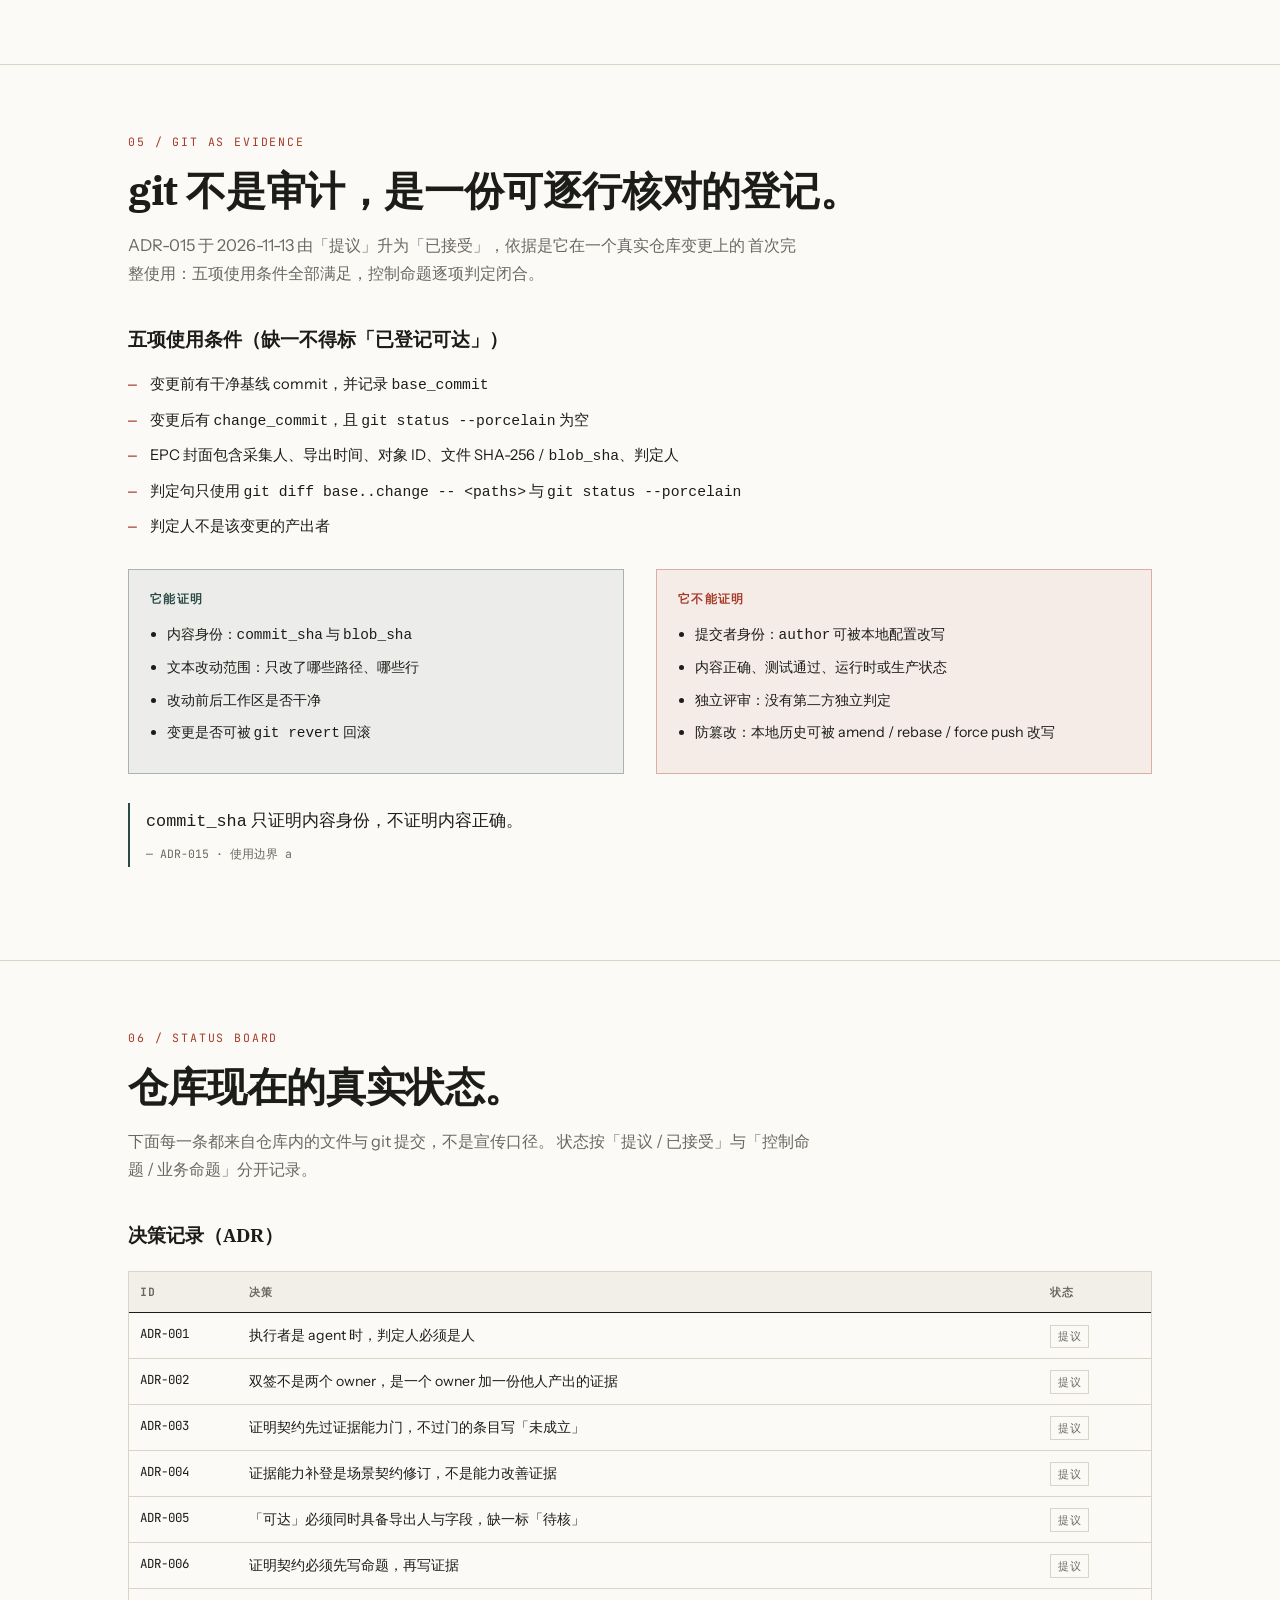
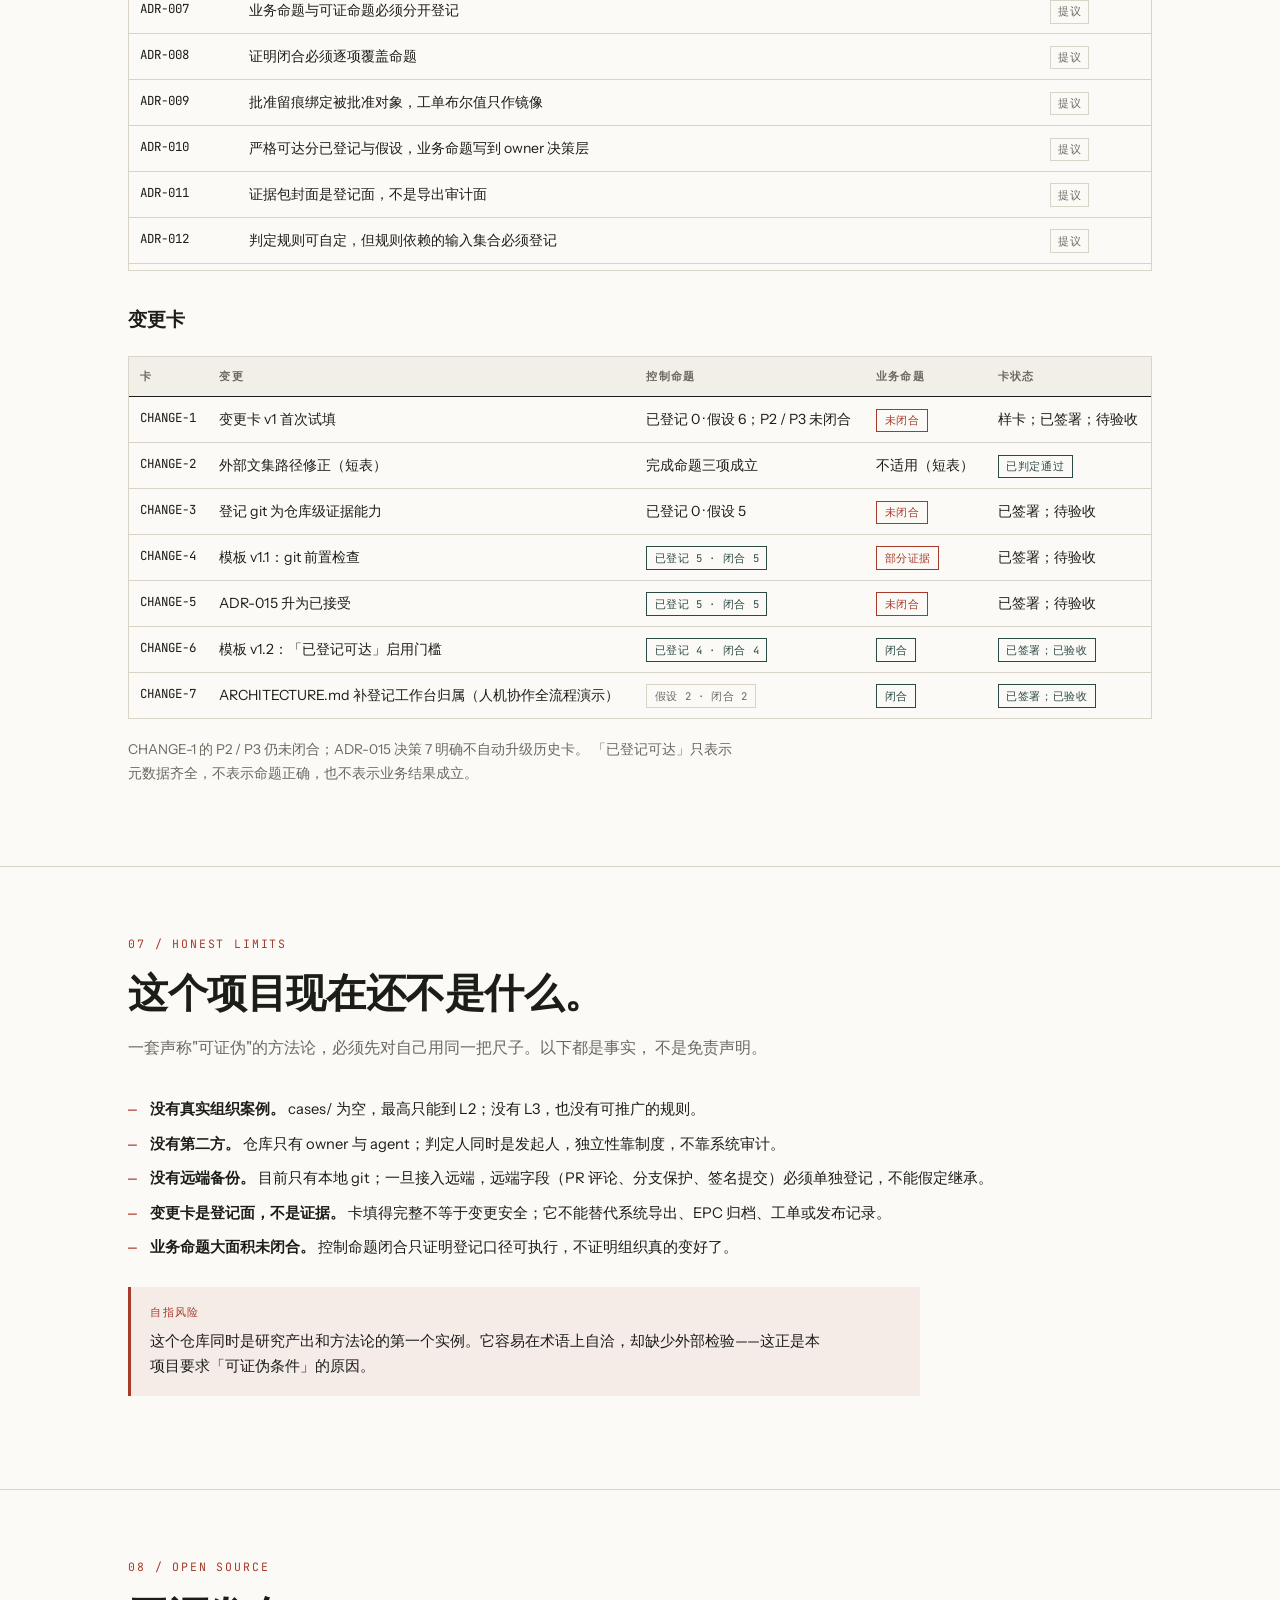
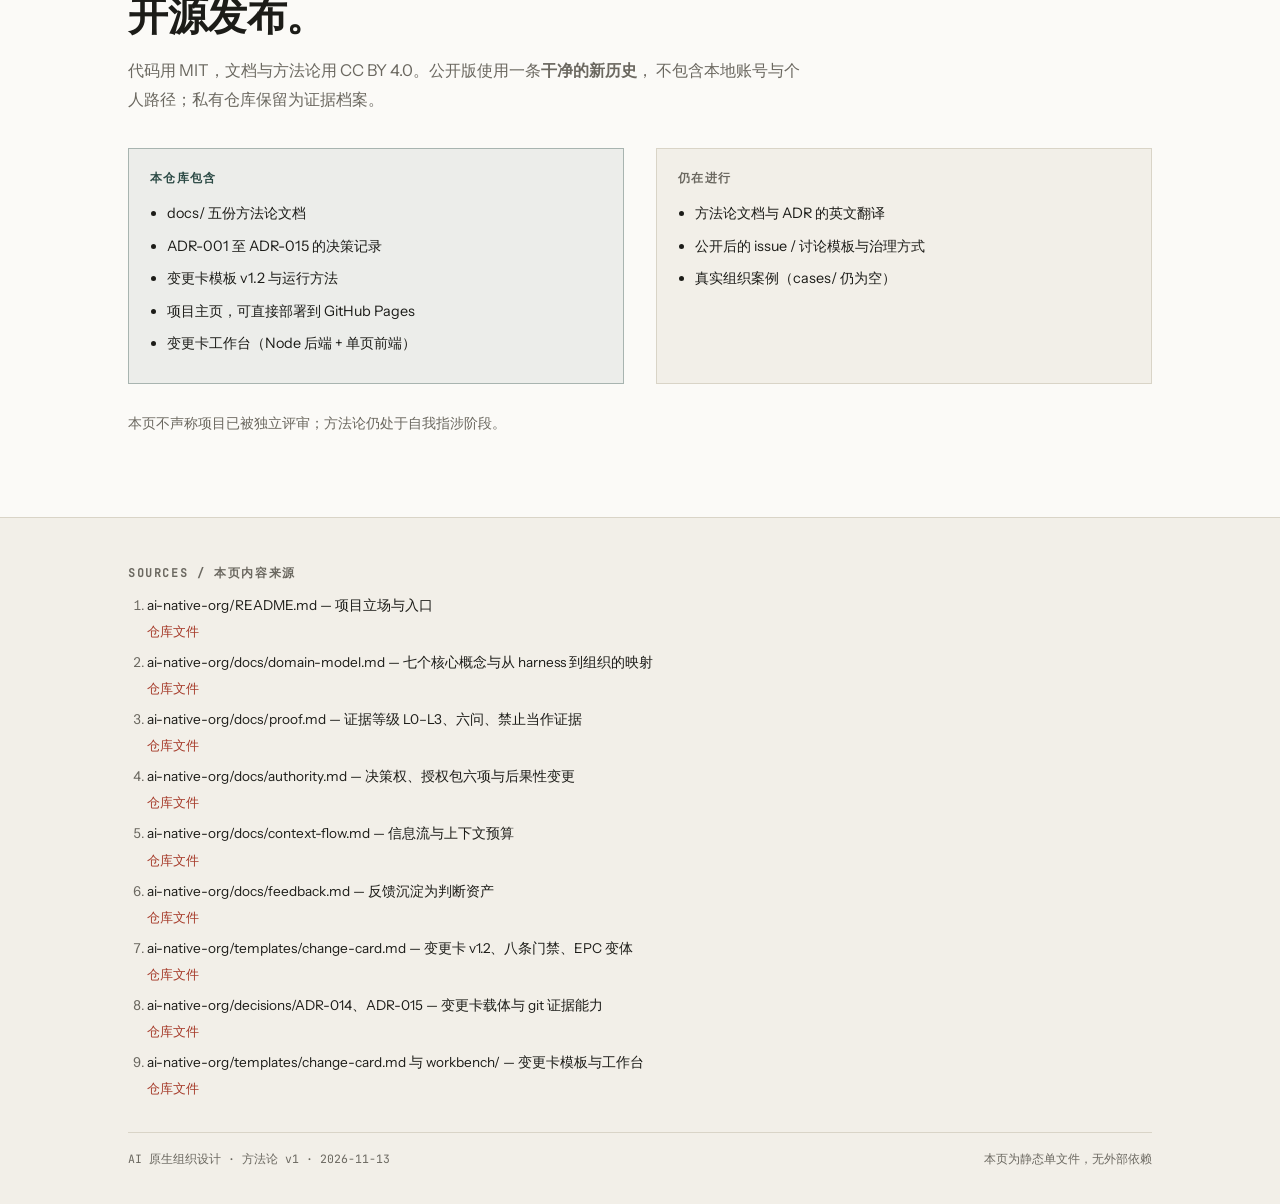
==== commit de434978: "CHANGE-7 落账：主页双版看板加行，README 卡计数 6→7（首张经判定模式验收的卡）" ====
--- a/site/zh.html
+++ b/site/zh.html
@@ -389,6 +389,13 @@
             <td><span class="pill ok">闭合</span></td>
             <td><span class="pill ok">已签署；已验收</span></td>
           </tr>
+          <tr>
+            <td class="id">CHANGE-7</td>
+            <td>ARCHITECTURE.md 补登记工作台归属（人机协作全流程演示）</td>
+            <td><span class="pill">假设 2 · 闭合 2</span></td>
+            <td><span class="pill ok">闭合</span></td>
+            <td><span class="pill ok">已签署；已验收</span></td>
+          </tr>
         </tbody>
       </table>
     </div>
